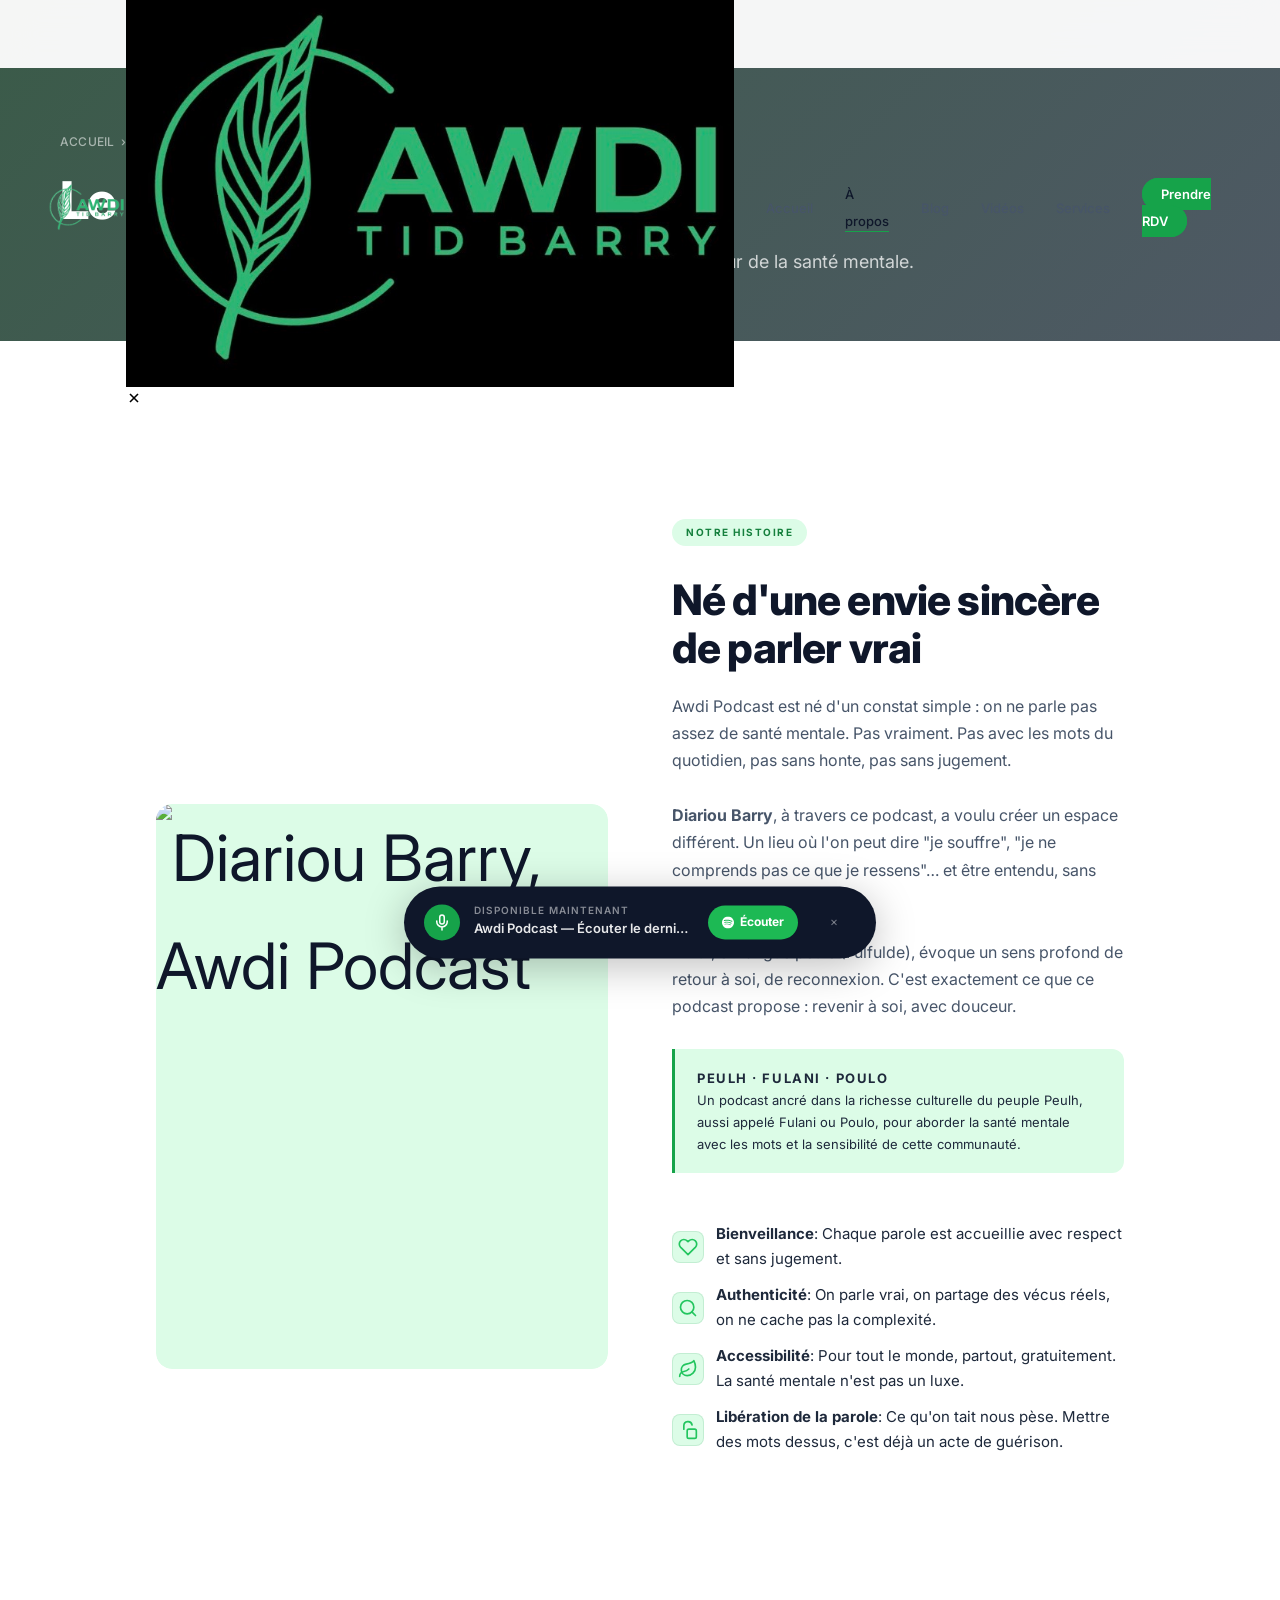
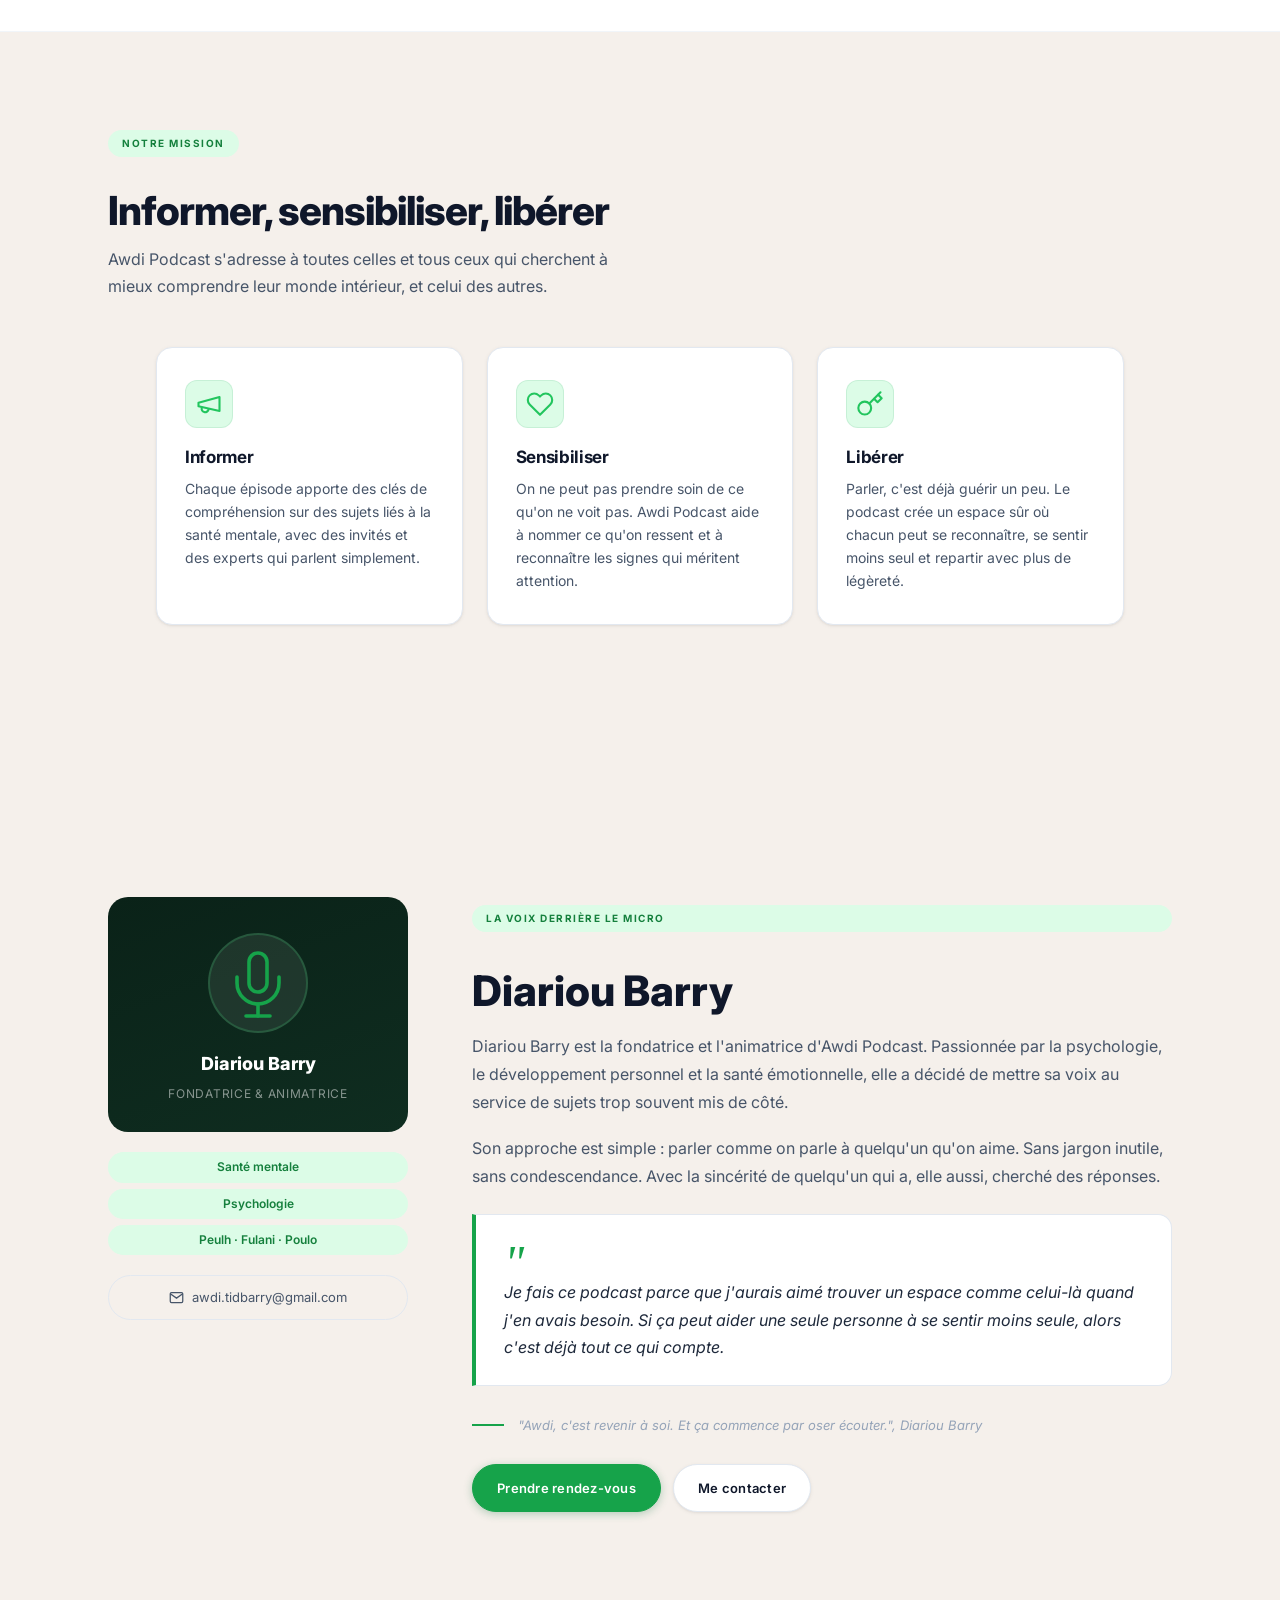
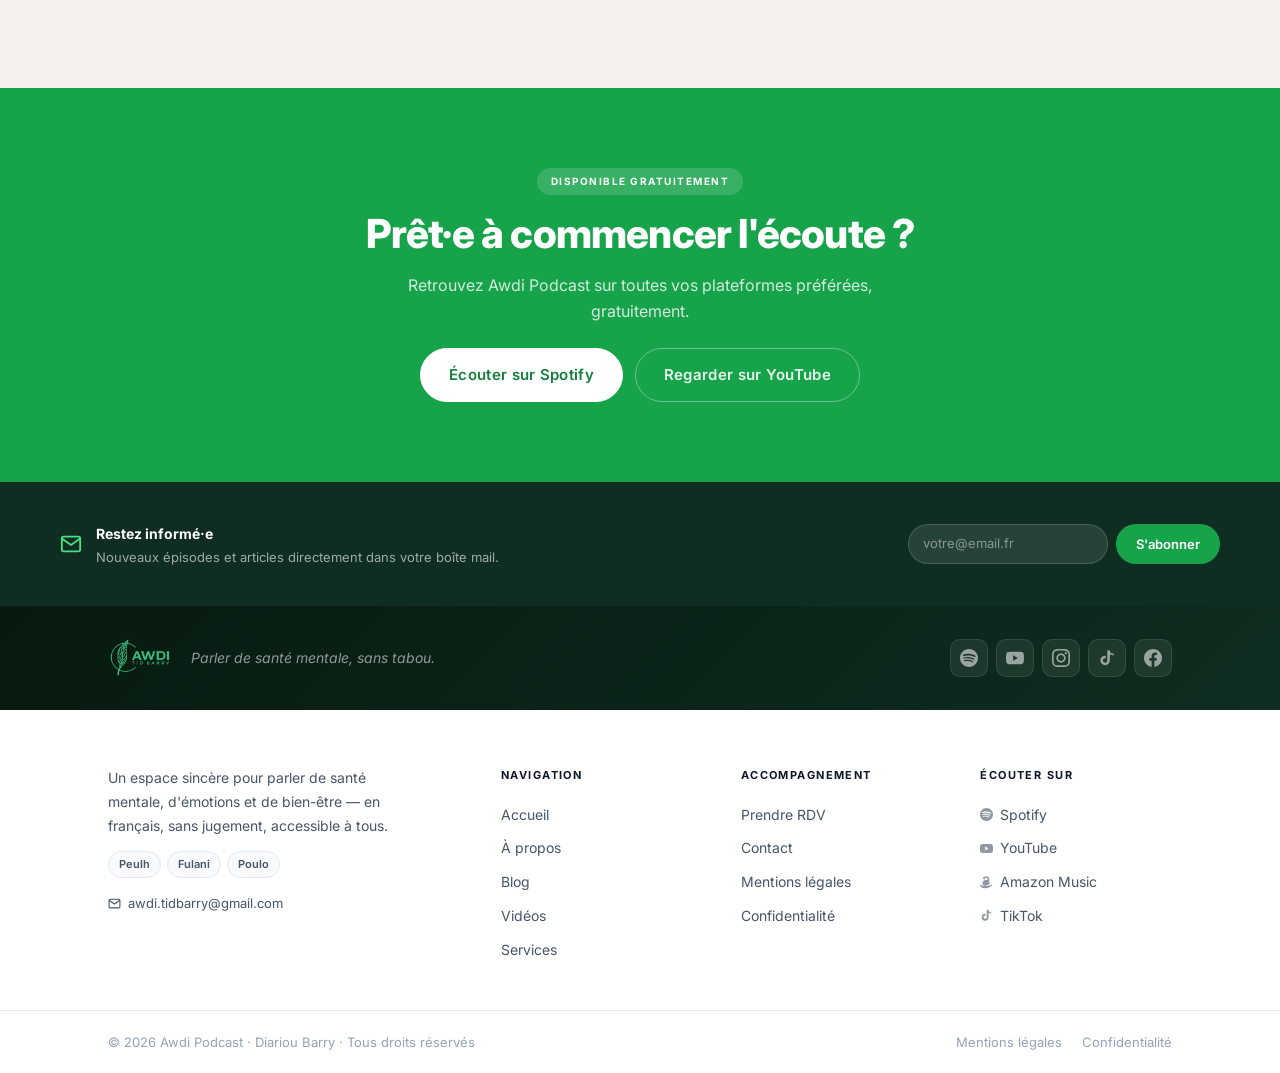
==== a-propos.html @ a0c89a6c "Fix mobile nav: hamburger position, dual logo, nav-cta styles - Hide .logo-dark in navbar so only th" ====
<!DOCTYPE html>
<html lang="fr">
<head>
  <meta charset="UTF-8" />
  <meta name="viewport" content="width=device-width, initial-scale=1.0" />
  <title>À propos — Awdi Podcast</title>
  <meta name="description" content="Découvrez l'histoire et la mission d'Awdi Podcast, un espace sincère autour de la santé mentale créé par Diariou Barry." />
  <link rel="preconnect" href="https://fonts.googleapis.com" />
  <link rel="preconnect" href="https://fonts.gstatic.com" crossorigin />
  <link href="https://fonts.googleapis.com/css2?family=DM+Serif+Display:ital@0;1&family=Inter:wght@400;500;600;700&display=swap" rel="stylesheet" />
  <link rel="stylesheet" href="css/style.css?v=48" />
  <link rel="stylesheet" href="css/enhancements.css?v=28" />
    <link rel="dns-prefetch" href="https://images.unsplash.com" />
  <link rel="dns-prefetch" href="https://img.youtube.com" />
  <link rel="dns-prefetch" href="https://www.youtube.com" />
  <link rel="apple-touch-icon" href="assets/favicon.png" />
  <link rel="icon" type="image/png" sizes="64x64" href="assets/favicon.png" />
    <link rel="icon" type="image/x-icon" href="assets/favicon.ico" />
</head>
<body>

  <nav class="navbar" role="navigation" aria-label="Navigation principale">
    <a href="index.html" class="nav-logo" aria-label="Accueil Awdi Podcast">
      <img src="assets/logo1.png" alt="Awdi Podcast" class="nav-logo-img logo-light" /><img src="assets/logo2.png" alt="Awdi Podcast" class="nav-logo-img logo-dark" />
    </a>
    <ul class="nav-links" role="list">
      <li><a href="index.html">Accueil</a></li>
      <li><a href="a-propos.html">À propos</a></li>
      <li><a href="blog.html">Blog</a></li>
      <li><a href="videos.html">Vidéos</a></li>
      <li><a href="services.html">Services</a></li>
      <li><a href="rendez-vous.html" class="nav-cta">Prendre RDV</a></li>
    </ul>
    <button class="nav-mobile-btn" aria-label="Menu" aria-expanded="false">
      <svg width="24" height="24" fill="none" stroke="currentColor" stroke-width="2.5" viewBox="0 0 24 24"><path d="M4 6h16M4 12h16M4 18h16"/></svg>
    </button>
  </nav>

  <div class="page-hero page-hero--about">
    <div class="breadcrumb"><a href="index.html">Accueil</a> &rsaquo; À propos</div>
    <h1>Le projet Awdi Podcast</h1>
    <p>Une voix sincère pour briser les silences autour de la santé mentale.</p>
  </div>

  <!-- ABOUT MAIN -->
  <section>
    <div class="container">
      <div class="about-content">
        <div class="about-image-wrap">
          <div class="about-img-placeholder">
            <img src="https://picsum.photos/seed/podcast9/600/750" alt="Diariou Barry, Awdi Podcast" loading="lazy" />
          </div>
        </div>
        <div>
          <span class="section-label">Notre histoire</span>
          <h2 class="about-heading">Né d'une envie sincère de parler vrai</h2>
          <p class="about-body">
            Awdi Podcast est né d'un constat simple : on ne parle pas assez de santé mentale. Pas vraiment. Pas avec les mots du quotidien, pas sans honte, pas sans jugement.
          </p>
          <p class="about-body">
            <strong>Diariou Barry</strong>, à travers ce podcast, a voulu créer un espace différent. Un lieu où l'on peut dire "je souffre", "je ne comprends pas ce que je ressens"… et être entendu, sans être jugé.
          </p>
          <p class="about-body">
            <strong class="text-green">Awdi</strong>, en langue peule (Fulfulde), évoque un sens profond de retour à soi, de reconnexion. C'est exactement ce que ce podcast propose : revenir à soi, avec douceur.
          </p>
          <div class="about-callout">
            <p class="about-callout-label">Peulh · Fulani · Poulo</p>
            <p>Un podcast ancré dans la richesse culturelle du peuple Peulh, aussi appelé Fulani ou Poulo, pour aborder la santé mentale avec les mots et la sensibilité de cette communauté.</p>
          </div>
          <ul class="values-list">
            <li>
              <div class="value-icon">
                <svg width="20" height="20" viewBox="0 0 24 24" fill="none" stroke="var(--green-primary)" stroke-width="2" stroke-linecap="round" stroke-linejoin="round"><path d="M20.84 4.61a5.5 5.5 0 0 0-7.78 0L12 5.67l-1.06-1.06a5.5 5.5 0 0 0-7.78 7.78l1.06 1.06L12 21.23l7.78-7.78 1.06-1.06a5.5 5.5 0 0 0 0-7.78z"/></svg>
              </div>
              <div><strong>Bienveillance</strong>: Chaque parole est accueillie avec respect et sans jugement.</div>
            </li>
            <li>
              <div class="value-icon">
                <svg width="20" height="20" viewBox="0 0 24 24" fill="none" stroke="var(--green-primary)" stroke-width="2" stroke-linecap="round" stroke-linejoin="round"><circle cx="11" cy="11" r="8"/><path d="m21 21-4.35-4.35"/></svg>
              </div>
              <div><strong>Authenticité</strong>: On parle vrai, on partage des vécus réels, on ne cache pas la complexité.</div>
            </li>
            <li>
              <div class="value-icon">
                <svg width="20" height="20" viewBox="0 0 24 24" fill="none" stroke="var(--green-primary)" stroke-width="2" stroke-linecap="round" stroke-linejoin="round"><path d="M11 20A7 7 0 0 1 9.8 6.1C15.5 5 17 4.48 19 2c1 2 2 4.18 2 8 0 5.5-4.78 10-10 10z"/><path d="M2 21c0-3 1.85-5.36 5.08-6C9.5 14.52 12 13 13 12"/></svg>
              </div>
              <div><strong>Accessibilité</strong>: Pour tout le monde, partout, gratuitement. La santé mentale n'est pas un luxe.</div>
            </li>
            <li>
              <div class="value-icon">
                <svg width="20" height="20" viewBox="0 0 24 24" fill="none" stroke="var(--green-primary)" stroke-width="2" stroke-linecap="round" stroke-linejoin="round"><rect width="11" height="11" x="11" y="11" rx="2" ry="2"/><path d="M7 11V7a5 5 0 0 1 9.9-1"/></svg>
              </div>
              <div><strong>Libération de la parole</strong>: Ce qu'on tait nous pèse. Mettre des mots dessus, c'est déjà un acte de guérison.</div>
            </li>
          </ul>
        </div>
      </div>
    </div>
  </section>

  <div class="divider"></div>

  <!-- MISSION -->
  <section class="bg-light">
    <div class="container">
      <div class="section-header">
        <span class="section-label">Notre mission</span>
        <h2>Informer, sensibiliser, libérer</h2>
        <p>Awdi Podcast s'adresse à toutes celles et tous ceux qui cherchent à mieux comprendre leur monde intérieur, et celui des autres.</p>
      </div>
      <div class="features-grid">
        <div class="feature-card">
          <div class="feature-icon">
            <svg width="28" height="28" viewBox="0 0 24 24" fill="none" stroke="var(--green-primary)" stroke-width="1.8" stroke-linecap="round" stroke-linejoin="round"><path d="m3 11 18-5v12L3 14v-3z"/><path d="M11.6 16.8a3 3 0 1 1-5.8-1.6"/></svg>
          </div>
          <h3>Informer</h3>
          <p>Chaque épisode apporte des clés de compréhension sur des sujets liés à la santé mentale, avec des invités et des experts qui parlent simplement.</p>
        </div>
        <div class="feature-card">
          <div class="feature-icon">
            <svg width="28" height="28" viewBox="0 0 24 24" fill="none" stroke="var(--green-primary)" stroke-width="1.8" stroke-linecap="round" stroke-linejoin="round"><path d="M20.84 4.61a5.5 5.5 0 0 0-7.78 0L12 5.67l-1.06-1.06a5.5 5.5 0 0 0-7.78 7.78l1.06 1.06L12 21.23l7.78-7.78 1.06-1.06a5.5 5.5 0 0 0 0-7.78z"/></svg>
          </div>
          <h3>Sensibiliser</h3>
          <p>On ne peut pas prendre soin de ce qu'on ne voit pas. Awdi Podcast aide à nommer ce qu'on ressent et à reconnaître les signes qui méritent attention.</p>
        </div>
        <div class="feature-card">
          <div class="feature-icon">
            <svg width="28" height="28" viewBox="0 0 24 24" fill="none" stroke="var(--green-primary)" stroke-width="1.8" stroke-linecap="round" stroke-linejoin="round"><circle cx="7.5" cy="15.5" r="5.5"/><path d="m21 2-9.6 9.6"/><path d="m15.5 7.5 3 3L22 7l-3-3"/></svg>
          </div>
          <h3>Libérer</h3>
          <p>Parler, c'est déjà guérir un peu. Le podcast crée un espace sûr où chacun peut se reconnaître, se sentir moins seul et repartir avec plus de légèreté.</p>
        </div>
      </div>
    </div>
  </section>

  <!-- LA VOIX DERRIÈRE LE MICRO -->
  <section class="host-section bg-light">
    <div class="container">

      <div class="host-layout">

        <!-- Left: visual panel -->
        <div class="host-visual-col">
          <div class="host-photo-wrap">
            <div class="host-photo-placeholder">
              <svg width="72" height="72" viewBox="0 0 24 24" fill="none" stroke="var(--green)" stroke-width="1.2" stroke-linecap="round" stroke-linejoin="round"><path d="M12 2a3 3 0 0 1 3 3v7a3 3 0 0 1-6 0V5a3 3 0 0 1 3-3z"/><path d="M19 10v2a7 7 0 0 1-14 0v-2"/><line x1="12" y1="19" x2="12" y2="23"/><line x1="8" y1="23" x2="16" y2="23"/></svg>
            </div>
            <div class="host-name-plate">
              <span class="host-name-plate-title">Diariou Barry</span>
              <span class="host-name-plate-role">Fondatrice &amp; Animatrice</span>
            </div>
          </div>
          <div class="host-identity-tags">
            <span>Santé mentale</span>
            <span>Psychologie</span>
            <span>Peulh · Fulani · Poulo</span>
          </div>
          <a href="mailto:awdi.tidbarry@gmail.com" class="host-email-link">
            <svg width="15" height="15" viewBox="0 0 24 24" fill="none" stroke="currentColor" stroke-width="2"><path d="M4 4h16c1.1 0 2 .9 2 2v12c0 1.1-.9 2-2 2H4c-1.1 0-2-.9-2-2V6c0-1.1.9-2 2-2z"/><polyline points="22,6 12,13 2,6"/></svg>
            awdi.tidbarry@gmail.com
          </a>
        </div>

        <!-- Right: bio content -->
        <div class="host-content-col">
          <span class="section-label">La voix derrière le micro</span>
          <h2 class="host-content-heading">Diariou Barry</h2>

          <p class="host-content-text">
            Diariou Barry est la fondatrice et l'animatrice d'Awdi Podcast. Passionnée par la psychologie, le développement personnel et la santé émotionnelle, elle a décidé de mettre sa voix au service de sujets trop souvent mis de côté.
          </p>
          <p class="host-content-text">
            Son approche est simple : parler comme on parle à quelqu'un qu'on aime. Sans jargon inutile, sans condescendance. Avec la sincérité de quelqu'un qui a, elle aussi, cherché des réponses.
          </p>

          <blockquote class="host-pull-quote">
            <span class="host-pull-quote-mark">"</span>
            Je fais ce podcast parce que j'aurais aimé trouver un espace comme celui-là quand j'en avais besoin. Si ça peut aider une seule personne à se sentir moins seule, alors c'est déjà tout ce qui compte.
          </blockquote>

          <div class="host-signature-row">
            <div class="host-sig-line"></div>
            <span class="host-sig-text">"Awdi, c'est revenir à soi. Et ça commence par oser écouter.", Diariou Barry</span>
          </div>

          <div class="host-cta-row">
            <a href="rendez-vous.html" class="btn btn-primary">Prendre rendez-vous</a>
            <a href="contact.html" class="btn btn-secondary">Me contacter</a>
          </div>
        </div>

      </div>
    </div>
  </section>

  <!-- CTA -->
  <section class="cta-section">
    <div class="cta-inner">
      <span class="cta-label">Disponible gratuitement</span>
      <h2 class="cta-title">Prêt·e à commencer l'écoute&nbsp;?</h2>
      <p class="cta-desc">Retrouvez Awdi Podcast sur toutes vos plateformes préférées, gratuitement.</p>
      <div class="cta-actions">
        <a href="https://open.spotify.com/show/4qpYXLneuemPRcuMJTWDAq" target="_blank" rel="noopener" class="btn btn-white btn-lg">Écouter sur Spotify</a>
        <a href="https://www.youtube.com/@Awdi_podcast" target="_blank" rel="noopener" class="btn btn-lg btn-outline">Regarder sur YouTube</a>
      </div>
    </div>
  </section>

  <footer class="ft">

    <!-- Top band: dark green with tagline + socials -->
    <div class="ft-top">
      <div class="ft-top-inner">
        <div class="ft-brand">
          <a href="index.html" class="ft-logo">
            <img src="assets/logo2.png" alt="Awdi Podcast" />
          </a>
          <p class="ft-tagline">Parler de santé mentale, sans tabou.</p>
        </div>
        <div class="ft-socials">
          <a href="https://open.spotify.com/show/4qpYXLneuemPRcuMJTWDAq" class="ft-social" target="_blank" rel="noopener" aria-label="Spotify">
            <svg width="18" height="18" viewBox="0 0 24 24" fill="currentColor"><path d="M12 0C5.4 0 0 5.4 0 12s5.4 12 12 12 12-5.4 12-12S18.66 0 12 0zm5.521 17.34c-.24.359-.66.48-1.021.24-2.82-1.74-6.36-2.101-10.561-1.141-.418.122-.779-.179-.899-.539-.12-.421.18-.78.54-.9 4.56-1.021 8.52-.6 11.64 1.32.42.18.479.659.301 1.02zm1.44-3.3c-.301.42-.841.6-1.262.3-3.239-1.98-8.159-2.58-11.939-1.38-.479.12-1.02-.12-1.14-.6-.12-.48.12-1.021.6-1.141C9.6 9.9 15 10.561 18.72 12.84c.361.181.54.78.241 1.2zm.12-3.36C15.24 8.4 8.82 8.16 5.16 9.301c-.6.179-1.2-.181-1.38-.721-.18-.601.18-1.2.72-1.381 4.26-1.26 11.28-1.02 15.721 1.621.539.3.719 1.02.419 1.56-.299.421-1.02.599-1.559.3z"/></svg>
          </a>
          <a href="https://www.youtube.com/@Awdi_podcast" class="ft-social" target="_blank" rel="noopener" aria-label="YouTube">
            <svg width="18" height="18" viewBox="0 0 24 24" fill="currentColor"><path d="M23.498 6.186a3.016 3.016 0 0 0-2.122-2.136C19.505 3.545 12 3.545 12 3.545s-7.505 0-9.377.505A3.017 3.017 0 0 0 .502 6.186C0 8.07 0 12 0 12s0 3.93.502 5.814a3.016 3.016 0 0 0 2.122 2.136c1.871.505 9.376.505 9.376.505s7.505 0 9.377-.505a3.015 3.015 0 0 0 2.122-2.136C24 15.93 24 12 24 12s0-3.93-.502-5.814zM9.545 15.568V8.432L15.818 12l-6.273 3.568z"/></svg>
          </a>
          <a href="https://www.instagram.com/awdi.podcast/" class="ft-social" target="_blank" rel="noopener" aria-label="Instagram">
            <svg width="18" height="18" viewBox="0 0 24 24" fill="currentColor"><path d="M12 2.163c3.204 0 3.584.012 4.85.07 3.252.148 4.771 1.691 4.919 4.919.058 1.265.069 1.645.069 4.849 0 3.205-.012 3.584-.069 4.849-.149 3.225-1.664 4.771-4.919 4.919-1.266.058-1.644.07-4.85.07-3.204 0-3.584-.012-4.849-.07-3.26-.149-4.771-1.699-4.919-4.92-.058-1.265-.07-1.644-.07-4.849 0-3.204.013-3.583.07-4.849.149-3.227 1.664-4.771 4.919-4.919 1.266-.057 1.645-.069 4.849-.069zm0-2.163c-3.259 0-3.667.014-4.947.072-4.358.2-6.78 2.618-6.98 6.98-.059 1.281-.073 1.689-.073 4.948 0 3.259.014 3.668.072 4.948.2 4.358 2.618 6.78 6.98 6.98 1.281.058 1.689.072 4.948.072 3.259 0 3.668-.014 4.948-.072 4.354-.2 6.782-2.618 6.979-6.98.059-1.28.073-1.689.073-4.948 0-3.259-.014-3.667-.072-4.947-.196-4.354-2.617-6.78-6.979-6.98-1.281-.059-1.69-.073-4.949-.073zm0 5.838c-3.403 0-6.162 2.759-6.162 6.162s2.759 6.163 6.162 6.163 6.162-2.759 6.162-6.163c0-3.403-2.759-6.162-6.162-6.162zm0 10.162c-2.209 0-4-1.79-4-4 0-2.209 1.791-4 4-4s4 1.791 4 4c0 2.21-1.791 4-4 4zm6.406-11.845c-.796 0-1.441.645-1.441 1.44s.645 1.44 1.441 1.44c.795 0 1.439-.645 1.439-1.44s-.644-1.44-1.439-1.44z"/></svg>
          </a>
          <a href="https://www.tiktok.com/@awdi_podcast" class="ft-social" target="_blank" rel="noopener" aria-label="TikTok">
            <svg width="18" height="18" viewBox="0 0 24 24" fill="currentColor"><path d="M19.59 6.69a4.83 4.83 0 0 1-3.77-4.25V2h-3.45v13.67a2.89 2.89 0 0 1-2.88 2.5 2.89 2.89 0 0 1-2.89-2.89 2.89 2.89 0 0 1 2.89-2.89c.28 0 .54.04.79.1V9.01a6.27 6.27 0 0 0-.79-.05 6.34 6.34 0 0 0-6.34 6.34 6.34 6.34 0 0 0 6.34 6.34 6.34 6.34 0 0 0 6.33-6.34l.04-8.22a8.16 8.16 0 0 0 4.77 1.52V5.17a4.85 4.85 0 0 1-1.05-.48z"/></svg>
          </a>
          <a href="https://www.facebook.com/people/Awdi-Podcast/61581534275335/" class="ft-social" target="_blank" rel="noopener" aria-label="Facebook">
            <svg width="18" height="18" viewBox="0 0 24 24" fill="currentColor"><path d="M24 12.073c0-6.627-5.373-12-12-12s-12 5.373-12 12c0 5.99 4.388 10.954 10.125 11.854v-8.385H7.078v-3.47h3.047V9.43c0-3.007 1.792-4.669 4.533-4.669 1.312 0 2.686.235 2.686.235v2.953H15.83c-1.491 0-1.956.925-1.956 1.874v2.25h3.328l-.532 3.47h-2.796v8.385C19.612 23.027 24 18.062 24 12.073z"/></svg>
          </a>
        </div>
      </div>
    </div>

    <!-- Main grid: description + 3 nav cols -->
    <div class="ft-main">
      <div class="ft-main-inner">

        <div class="ft-col-brand">
          <p class="ft-desc">Un espace sincère pour parler de santé mentale, d'émotions et de bien-être — en français, sans jugement, accessible à tous.</p>
          <div class="ft-badges">
            <span>Peulh</span><span>Fulani</span><span>Poulo</span>
          </div>
          <a href="mailto:awdi.tidbarry@gmail.com" class="ft-email">
            <svg width="13" height="13" viewBox="0 0 24 24" fill="none" stroke="currentColor" stroke-width="2"><path d="M4 4h16c1.1 0 2 .9 2 2v12c0 1.1-.9 2-2 2H4c-1.1 0-2-.9-2-2V6c0-1.1.9-2 2-2z"/><polyline points="22,6 12,13 2,6"/></svg>
            awdi.tidbarry@gmail.com
          </a>
        </div>

        <div class="ft-col">
          <h5>Navigation</h5>
          <ul>
            <li><a href="index.html">Accueil</a></li>
            <li><a href="a-propos.html">À propos</a></li>
            <li><a href="blog.html">Blog</a></li>
            <li><a href="videos.html">Vidéos</a></li>
            <li><a href="services.html">Services</a></li>
          </ul>
        </div>

        <div class="ft-col">
          <h5>Accompagnement</h5>
          <ul>
            <li><a href="rendez-vous.html">Prendre RDV</a></li>
            <li><a href="contact.html">Contact</a></li>
            <li><a href="mentions-legales.html">Mentions légales</a></li>
            <li><a href="politique-de-confidentialite.html">Confidentialité</a></li>
          </ul>
        </div>

        <div class="ft-col">
          <h5>Écouter sur</h5>
          <ul>
            <li><a href="https://open.spotify.com/show/4qpYXLneuemPRcuMJTWDAq" target="_blank" rel="noopener">
              <svg width="13" height="13" viewBox="0 0 24 24" fill="currentColor"><path d="M12 0C5.4 0 0 5.4 0 12s5.4 12 12 12 12-5.4 12-12S18.66 0 12 0zm5.521 17.34c-.24.359-.66.48-1.021.24-2.82-1.74-6.36-2.101-10.561-1.141-.418.122-.779-.179-.899-.539-.12-.421.18-.78.54-.9 4.56-1.021 8.52-.6 11.64 1.32.42.18.479.659.301 1.02zm1.44-3.3c-.301.42-.841.6-1.262.3-3.239-1.98-8.159-2.58-11.939-1.38-.479.12-1.02-.12-1.14-.6-.12-.48.12-1.021.6-1.141C9.6 9.9 15 10.561 18.72 12.84c.361.181.54.78.241 1.2zm.12-3.36C15.24 8.4 8.82 8.16 5.16 9.301c-.6.179-1.2-.181-1.38-.721-.18-.601.18-1.2.72-1.381 4.26-1.26 11.28-1.02 15.721 1.621.539.3.719 1.02.419 1.56-.299.421-1.02.599-1.559.3z"/></svg>
              Spotify
            </a></li>
            <li><a href="https://www.youtube.com/@Awdi_podcast" target="_blank" rel="noopener">
              <svg width="13" height="13" viewBox="0 0 24 24" fill="currentColor"><path d="M23.498 6.186a3.016 3.016 0 0 0-2.122-2.136C19.505 3.545 12 3.545 12 3.545s-7.505 0-9.377.505A3.017 3.017 0 0 0 .502 6.186C0 8.07 0 12 0 12s0 3.93.502 5.814a3.016 3.016 0 0 0 2.122 2.136c1.871.505 9.376.505 9.376.505s7.505 0 9.377-.505a3.015 3.015 0 0 0 2.122-2.136C24 15.93 24 12 24 12s0-3.93-.502-5.814zM9.545 15.568V8.432L15.818 12l-6.273 3.568z"/></svg>
              YouTube
            </a></li>
            <li><a href="https://www.amazon.fr/-/en/dp/B0GLRBMSWW/" target="_blank" rel="noopener">
              <svg width="13" height="13" viewBox="0 0 24 24" fill="currentColor"><path d="M13.958 10.09c0 1.232.029 2.256-.591 3.351-.502.891-1.301 1.438-2.186 1.438-1.214 0-1.922-.924-1.922-2.292 0-2.692 2.415-3.182 4.7-3.182v.685zm3.186 7.705c-.209.189-.512.201-.745.074-1.047-.872-1.234-1.276-1.814-2.106-1.734 1.768-2.962 2.297-5.209 2.297-2.661 0-4.731-1.642-4.731-4.927 0-2.565 1.391-4.309 3.37-5.164 1.715-.754 4.11-.891 5.942-1.099v-.41c0-.753.06-1.642-.383-2.294-.385-.584-1.124-.826-1.775-.826-1.205 0-2.277.618-2.54 1.897-.054.285-.261.567-.549.582l-3.061-.333c-.259-.056-.548-.266-.472-.661C5.86 1.756 8.857.5 11.5.5c1.35 0 3.116.36 4.181 1.384 1.353 1.264 1.223 2.95 1.223 4.784v4.332c0 1.302.541 1.875 1.048 2.576.179.251.219.552-.01.738l-2.798 2.481zm3.362 1.061c-4.493 3.218-11.026 4.927-16.632 2.621C1.8 20.368.557 19.144.155 17.685c-.182-.658.37-1.229 1.013-.985 3.761 1.386 7.965 2.232 12.258 1.756 2.862-.316 5.923-1.212 8.445-2.579.413-.234.835.245.634.979z"/></svg>
              Amazon Music
            </a></li>
            <li><a href="https://www.tiktok.com/@awdi_podcast" target="_blank" rel="noopener">
              <svg width="13" height="13" viewBox="0 0 24 24" fill="currentColor"><path d="M19.59 6.69a4.83 4.83 0 0 1-3.77-4.25V2h-3.45v13.67a2.89 2.89 0 0 1-2.88 2.5 2.89 2.89 0 0 1-2.89-2.89 2.89 2.89 0 0 1 2.89-2.89c.28 0 .54.04.79.1V9.01a6.27 6.27 0 0 0-.79-.05 6.34 6.34 0 0 0-6.34 6.34 6.34 6.34 0 0 0 6.34 6.34 6.34 6.34 0 0 0 6.33-6.34l.04-8.22a8.16 8.16 0 0 0 4.77 1.52V5.17a4.85 4.85 0 0 1-1.05-.48z"/></svg>
              TikTok
            </a></li>
          </ul>
        </div>

      </div>
    </div>

    <!-- Bottom bar -->
    <div class="ft-bottom">
      <div class="ft-bottom-inner">
        <span>© 2026 Awdi Podcast · Diariou Barry · Tous droits réservés</span>
        <div class="ft-legal-links">
          <a href="mentions-legales.html">Mentions légales</a>
          <a href="politique-de-confidentialite.html">Confidentialité</a>
        </div>
      </div>
    </div>

  </footer>

  <script defer src="js/cms.js"></script>
  <script defer src="js/main.js"></script>
</body>
</html>
---- css/style.css ----
/* =====================================================
   AWDI PODCAST — Design System v4
   Professional · Clean · 2026
   ===================================================== */

/* ─────────────────────────────────────────────────────
   1. DESIGN TOKENS
───────────────────────────────────────────────────── */
:root {
  /* Color — professional slate palette (Dala-inspired) */
  --ink:        #0f172a;
  --ink-2:      #1e293b;
  --ink-3:      #475569;
  --ink-4:      #94a3b8;
  --canvas:     #ffffff;
  --canvas-2:   #f8fafc;
  --canvas-3:   #f1f5f9;
  --border:     #e2e8f0;
  --border-2:   #f1f5f9;
  --white:      #ffffff;
  --green:      #16a34a;
  --green-mid:  #22c55e;
  --green-pale: #dcfce7;
  --green-dk:   #15803d;
  --green-ink:  #052e16;
  /* Navy for dark sections / hero */
  --navy:       #0d1b2a;
  --navy-2:     #1e3a5f;

  /* Typography */
  --font-serif: 'Inter', -apple-system, BlinkMacSystemFont, sans-serif;
  --font-sans:  'Inter', -apple-system, BlinkMacSystemFont, sans-serif;

  /* Type scale */
  --t-xs:   11px;
  --t-sm:   13px;
  --t-base: 15px;
  --t-md:   17px;
  --t-lg:   20px;
  --t-xl:   26px;
  --t-2xl:  34px;
  --t-3xl:  46px;
  --t-4xl:  60px;
  --t-5xl:  80px;

  /* Spacing — 8px base */
  --s1:  8px;
  --s2:  16px;
  --s3:  24px;
  --s4:  32px;
  --s5:  48px;
  --s6:  64px;
  --s7:  96px;
  --s8:  128px;

  /* Layout */
  --max-w:    1160px;
  --max-w-sm: 760px;
  --nav-h:    68px;

  /* Radius */
  --r-sm:   3px;
  --r-md:   6px;
  --r-lg:   12px;
  --r-full: 9999px;

  /* Ease */
  --ease:   cubic-bezier(0.25, 0.1, 0.25, 1);
  --ease-o: cubic-bezier(0.34, 1.56, 0.64, 1);
  --t-fast: 150ms;
  --t-mid:  250ms;
  --t-slow: 400ms;

  /* Shadows */
  --shadow-sm: 0 1px 4px rgba(0,0,0,.06), 0 1px 2px rgba(0,0,0,.04);
  --shadow-md: 0 4px 16px rgba(0,0,0,.08), 0 2px 6px rgba(0,0,0,.05);
  --shadow-lg: 0 12px 40px rgba(0,0,0,.12), 0 4px 12px rgba(0,0,0,.07);

  /* Extra radius */
  --r-xl: 20px;

  /* Compatibility aliases for older markup */
  --green-primary: var(--green);
  --green-dark: var(--green-dk);
  --text-dark: var(--ink);
  --text-mid: var(--ink-3);
  --text-light: var(--ink-4);
  --radius-sm: var(--r-md);
  --radius-md: var(--r-lg);
  --radius-lg: var(--r-xl);
  --transition: all var(--t-mid) var(--ease);
}

/* ─────────────────────────────────────────────────────
   2. RESET + BASE
───────────────────────────────────────────────────── */
*, *::before, *::after {
  box-sizing: border-box;
  margin: 0;
  padding: 0;
}

html {
  scroll-behavior: smooth;
  -webkit-text-size-adjust: 100%;
  text-size-adjust: 100%;
}

body {
  font-family: var(--font-sans);
  font-size: var(--t-base);
  line-height: 1.7;
  color: var(--ink);
  background: var(--canvas);
  -webkit-font-smoothing: antialiased;
  -moz-osx-font-smoothing: grayscale;
}

img { display: block; max-width: 100%; height: auto; }
a { color: inherit; text-decoration: none; }
button { font-family: inherit; cursor: pointer; border: none; background: none; }
ul, ol { list-style: none; }
svg { flex-shrink: 0; }

/* ─────────────────────────────────────────────────────
   3. TYPOGRAPHY
───────────────────────────────────────────────────── */
.t-display {
  font-family: var(--font-serif);
  font-weight: 800;
  line-height: 1.1;
  letter-spacing: -0.02em;
}

.t-label {
  font-size: var(--t-xs);
  font-weight: 600;
  letter-spacing: 0.12em;
  text-transform: uppercase;
  color: var(--green);
}

.t-eyebrow {
  display: inline-flex;
  align-items: center;
  gap: 8px;
  font-size: var(--t-xs);
  font-weight: 700;
  letter-spacing: 0.16em;
  text-transform: uppercase;
  color: var(--green);
  margin-bottom: var(--s3);
  background: var(--green-pale);
  padding: 5px 12px;
  border-radius: var(--r-full);
}

.t-eyebrow::before,
.t-eyebrow::after { display: none; }

/* ─────────────────────────────────────────────────────
   4. LAYOUT UTILITIES
───────────────────────────────────────────────────── */
.container {
  width: 100%;
  max-width: var(--max-w);
  margin: 0 auto;
  padding: 0 var(--s5);
}

.container--sm {
  max-width: var(--max-w-sm);
}

.section {
  padding: var(--s7) 0;
}

.section--sm {
  padding: var(--s6) 0;
}

.section-head {
  margin-bottom: var(--s6);
}

.section-head h2 {
  font-family: var(--font-sans);
  font-size: clamp(26px, 3.5vw, 44px);
  font-weight: 800;
  line-height: 1.12;
  letter-spacing: -0.03em;
  color: var(--ink);
  margin-top: var(--s2);
  margin-bottom: var(--s2);
}

.section-head p {
  font-size: var(--t-md);
  color: var(--ink-3);
  line-height: 1.75;
  max-width: 560px;
}

.section-head--center {
  text-align: center;
}

.section-head--center p {
  margin: 0 auto;
}

.divider {
  height: 1px;
  background: var(--border-2);
}

/* ─────────────────────────────────────────────────────
   5. BUTTONS
───────────────────────────────────────────────────── */
.btn {
  display: inline-flex;
  align-items: center;
  gap: 8px;
  font-family: var(--font-sans);
  font-size: var(--t-sm);
  font-weight: 600;
  letter-spacing: 0.02em;
  border-radius: var(--r-full);
  transition: background var(--t-fast) var(--ease),
              color var(--t-fast) var(--ease),
              border-color var(--t-fast) var(--ease),
              transform var(--t-fast) var(--ease),
              box-shadow var(--t-fast) var(--ease);
  white-space: nowrap;
  cursor: pointer;
  text-decoration: none;
  padding: 12px 24px;
}

.btn:active { transform: translateY(1px); }

.btn-primary {
  background: var(--green);
  color: var(--white);
  border: 1.5px solid var(--green);
  box-shadow: 0 2px 8px rgba(26,120,69,.3);
}
.btn-primary:hover {
  background: var(--green-dk);
  border-color: var(--green-dk);
  box-shadow: 0 4px 16px rgba(26,120,69,.4);
  transform: translateY(-1px);
}

.btn-secondary {
  background: var(--white);
  color: var(--ink);
  border: 1.5px solid var(--border);
  box-shadow: var(--shadow-sm);
}
.btn-secondary:hover {
  border-color: var(--green);
  color: var(--green);
  box-shadow: var(--shadow-md);
}

.btn-ghost {
  background: transparent;
  color: var(--green);
  border: 1.5px solid transparent;
  padding: 11px 4px;
}
.btn-ghost:hover { color: var(--green-dk); }
.btn-ghost::after {
  content: '→';
  display: inline-block;
  transition: transform var(--t-fast) var(--ease);
}
.btn-ghost:hover::after { transform: translateX(4px); }

.btn-lg {
  font-size: var(--t-base);
  padding: 13px 28px;
}

.btn-white {
  background: var(--white);
  color: var(--green-dk);
  border: 1.5px solid var(--white);
}
.btn-white:hover {
  background: var(--green-pale);
  border-color: var(--green-pale);
}

/* ─────────────────────────────────────────────────────
   6. NAVIGATION
───────────────────────────────────────────────────── */
.navbar {
  position: fixed;
  top: 0; left: 0; right: 0;
  height: var(--nav-h);
  z-index: 1000;
  display: grid;
  grid-template-columns: auto 1fr auto;
  align-items: center;
  padding: 0 var(--s5);
  background: rgba(255,255,255,0.95);
  border-bottom: 1px solid transparent;
  -webkit-backdrop-filter: blur(16px);
  backdrop-filter: blur(16px);
  transition: border-color var(--t-mid) var(--ease),
              background var(--t-mid) var(--ease);
}

.navbar.scrolled {
  background: rgba(255,255,255,0.98);
  border-bottom-color: var(--border);
}

.nav-logo {
  display: flex;
  align-items: center;
  flex-shrink: 0;
}

.nav-logo-img {
  height: 48px;
  width: auto;
  object-fit: contain;
}
/* Only show the light-background logo in the navbar (dark-bg logo used in footer/drawer) */
.nav-logo .logo-dark { display: none; }

.nav-links {
  display: flex;
  align-items: center;
  justify-content: center;
  gap: var(--s4);
}

.nav-links a {
  font-size: var(--t-sm);
  font-weight: 500;
  color: var(--ink-3);
  transition: color var(--t-fast) var(--ease);
  position: relative;
}

.nav-links a::after {
  content: '';
  position: absolute;
  bottom: -3px; left: 0; right: 0;
  height: 1px;
  background: var(--green);
  transform: scaleX(0);
  transform-origin: left;
  transition: transform var(--t-mid) var(--ease);
}

.nav-links a:hover { color: var(--ink); }
.nav-links a:hover::after,
.nav-links a.active::after { transform: scaleX(1); }
.nav-links a.active { color: var(--ink); }

.nav-links a.nav-rdv {
  font-size: var(--t-sm);
  font-weight: 600;
  color: #fff;
  background: var(--green);
  border: 1.5px solid var(--green);
  border-radius: var(--r-full);
  padding: 7px 18px;
  transition: border-color var(--t-fast), color var(--t-fast), background var(--t-fast);
}
.nav-links a.nav-rdv::after { display: none; }
.nav-links a.nav-rdv:hover {
  background: var(--green-dk);
  border-color: var(--green-dk);
  color: var(--white);
}

.nav-right {
  display: flex;
  align-items: center;
  gap: var(--s2);
  justify-self: end;
}

.nav-mobile-btn {
  display: none;
  align-items: center;
  justify-content: center;
  width: 40px;
  height: 40px;
  border-radius: var(--r-md);
  border: 1.5px solid var(--border);
  color: var(--ink);
  transition: background var(--t-fast), border-color var(--t-fast);
}
.nav-mobile-btn:hover { background: var(--canvas-2); border-color: var(--ink-4); }

/* Scroll progress bar */
#scroll-progress {
  position: fixed;
  top: 0; left: 0;
  height: 2px;
  background: var(--green-mid);
  z-index: 9999;
  pointer-events: none;
  transition: width 0.08s linear;
}

/* ─────────────────────────────────────────────────────
   7. HERO
───────────────────────────────────────────────────── */
.hero {
  padding: calc(var(--nav-h) + var(--s7)) 0 var(--s7);
  background-color: var(--canvas);
  background-image:
    linear-gradient(to right, rgba(255,255,255,0.93) 35%, rgba(255,255,255,0.55) 70%, rgba(255,255,255,0.25) 100%),
    url('https://images.unsplash.com/photo-1478737270239-2f02b77fc618?w=1600&q=80&fit=crop');
  background-size: cover;
  background-position: center 30%;
  background-repeat: no-repeat;
  border-bottom: 1px solid var(--border);
  position: relative;
  overflow: hidden;
}

.hero::before {
  content: '';
  position: absolute;
  top: -120px; right: -80px;
  width: 700px; height: 700px;
  border-radius: 50%;
  background: radial-gradient(circle, rgba(22,163,74,.06) 0%, transparent 60%);
  pointer-events: none;
}

.hero::after {
  content: '';
  position: absolute;
  bottom: -60px; left: -40px;
  width: 400px; height: 400px;
  border-radius: 50%;
  background: radial-gradient(circle, rgba(22,163,74,.04) 0%, transparent 60%);
  pointer-events: none;
}

.hero-inner {
  max-width: var(--max-w);
  margin: 0 auto;
  padding: 0 var(--s5);
  display: grid;
  grid-template-columns: 1fr 360px;
  gap: var(--s7);
  align-items: start;
  position: relative;
  z-index: 1;
}

.hero-content { max-width: 680px; }

.hero-overline {
  display: inline-flex;
  align-items: center;
  gap: var(--s2);
  font-size: var(--t-xs);
  font-weight: 700;
  letter-spacing: 0.14em;
  text-transform: uppercase;
  color: var(--green-dk);
  margin-bottom: var(--s3);
  background: var(--green-pale);
  border: 1px solid rgba(22,163,74,0.2);
  padding: 6px 14px;
  border-radius: var(--r-full);
}

.hero-overline span {
  display: inline-block;
  width: 6px;
  height: 6px;
  border-radius: 50%;
  background: var(--green);
  flex-shrink: 0;
}

.hero h1 {
  font-family: var(--font-sans);
  font-size: clamp(40px, 6vw, 72px);
  font-weight: 800;
  line-height: 1.06;
  letter-spacing: -0.04em;
  color: var(--ink);
  margin-bottom: var(--s3);
}

.hero h1 em {
  font-style: normal;
  color: var(--green);
}

.hero-sub {
  font-size: var(--t-md);
  line-height: 1.8;
  color: var(--ink-3);
  margin-bottom: var(--s5);
  max-width: 500px;
}

.hero-actions {
  display: flex;
  align-items: center;
  gap: var(--s2);
  flex-wrap: wrap;
}

.hero-visual {
  display: flex;
  flex-direction: column;
  align-items: flex-end;
  gap: var(--s3);
  margin-top: -80px;
  margin-right: -120px;
}

.hero-logo-wrap {
  width: 300px;
  height: 300px;
  border-radius: 50%;
  background: transparent;
  border: none;
  box-shadow: none;
  display: flex;
  align-items: center;
  justify-content: center;
  overflow: visible;
}

.hero-logo-wrap img {
  width: 280px;
  height: 280px;
  object-fit: contain;
}

/* Hero logo — absolutely positioned in .hero directly (no stacking context) */
.hero-logo-abs {
  position: absolute;
  top: var(--nav-h);
  right: 40px;
  width: 300px;
  height: 300px;
  z-index: 0;
  pointer-events: none;
}
.hero-logo-abs img {
  width: 100%;
  height: 100%;
  object-fit: contain;
  mix-blend-mode: multiply;
}
.hero-logo-abs .logo-light { display: block; }
.hero-logo-abs .logo-dark  { display: none; }

.hero-ep-pill {
  display: inline-flex;
  align-items: center;
  gap: 8px;
  font-size: var(--t-xs);
  font-weight: 600;
  color: var(--green-dk);
  background: var(--green-pale);
  border: 1px solid rgba(22,163,74,0.2);
  border-radius: var(--r-full);
  padding: 6px 14px;
  letter-spacing: 0.04em;
}

/* Hero secondary button uses standard style on light background */

/* ─────────────────────────────────────────────────────
   8. PLATFORM STRIP
───────────────────────────────────────────────────── */
.platform-strip {
  border-top: none;
  border-bottom: 1px solid var(--border);
  background: var(--canvas-2);
}

.platform-strip-inner {
  max-width: var(--max-w);
  margin: 0 auto;
  padding: 0 var(--s5);
  height: 64px;
  display: flex;
  align-items: center;
  justify-content: center;
  gap: var(--s5);
  overflow-x: auto;
  -ms-overflow-style: none;
  scrollbar-width: none;
}
.platform-strip-inner::-webkit-scrollbar { display: none; }

.platform-strip-label {
  font-size: var(--t-xs);
  font-weight: 600;
  letter-spacing: 0.1em;
  text-transform: uppercase;
  color: var(--ink-4);
  white-space: nowrap;
  flex-shrink: 0;
}

.platform-strip-sep {
  width: 1px;
  height: 20px;
  background: var(--border);
  flex-shrink: 0;
}

.platform-link {
  display: flex;
  align-items: center;
  gap: 8px;
  font-size: var(--t-sm);
  font-weight: 500;
  color: var(--ink-3);
  white-space: nowrap;
  flex-shrink: 0;
  transition: color var(--t-fast);
}
.platform-link svg {
  width: 18px;
  height: 18px;
  opacity: 0.75;
  transition: opacity var(--t-fast);
}
.platform-link:hover { color: var(--ink); }
.platform-link:hover svg { opacity: 1; }

/* ─────────────────────────────────────────────────────
   9. EPISODE MARQUEE
───────────────────────────────────────────────────── */
.ep-marquee {
  background: var(--green-dk);
  padding: 12px 0;
  overflow: hidden;
  position: relative;
}
.ep-marquee::before,
.ep-marquee::after {
  content: '';
  position: absolute; top: 0; bottom: 0;
  width: 80px; z-index: 1; pointer-events: none;
}
.ep-marquee::before { left: 0; background: linear-gradient(to right, var(--green-dk), transparent); }
.ep-marquee::after  { right: 0; background: linear-gradient(to left,  var(--green-dk), transparent); }

.ep-marquee-track {
  display: inline-flex;
  align-items: center;
  gap: var(--s4);
  white-space: nowrap;
  animation: marquee 42s linear infinite;
}
.ep-marquee:hover .ep-marquee-track { animation-play-state: paused; }

@keyframes marquee {
  from { transform: translateX(0); }
  to   { transform: translateX(-25%); }
}

.ep-marquee-item {
  font-size: var(--t-xs);
  font-weight: 500;
  color: rgba(255,255,255,0.72);
  letter-spacing: 0.04em;
  cursor: default;
}

.ep-marquee-dot {
  font-size: 5px;
  color: rgba(110,231,160,0.5);
  flex-shrink: 0;
}

/* ─────────────────────────────────────────────────────
   10. FEATURED EPISODE
───────────────────────────────────────────────────── */
.featured-ep {
  background: linear-gradient(135deg, var(--green-ink) 0%, #0F3822 50%, var(--green-dk) 100%);
  padding: var(--s7) 0;
  position: relative;
  overflow: hidden;
}
.featured-ep::before {
  content: '';
  position: absolute;
  top: 0; left: 0; right: 0; bottom: 0;
  background: radial-gradient(ellipse at 70% 50%, rgba(36,160,90,.12) 0%, transparent 60%);
  pointer-events: none;
}

.featured-ep-inner {
  max-width: var(--max-w);
  margin: 0 auto;
  padding: 0 var(--s5);
  display: grid;
  grid-template-columns: minmax(0, 1fr) minmax(0, 1.3fr);
  gap: var(--s7);
  align-items: center;
}

.featured-ep-thumb {
  position: relative;
  border-radius: var(--r-lg);
  overflow: hidden;
  aspect-ratio: 16 / 9;
  background: rgba(0,0,0,0.3);
}

.featured-ep-thumb img {
  width: 100%;
  height: 100%;
  object-fit: cover;
  display: block;
  opacity: 0.9;
  transition: opacity var(--t-mid), transform var(--t-slow);
}

.featured-ep-thumb:hover img {
  opacity: 1;
  transform: scale(1.03);
}

.featured-ep-play {
  position: absolute;
  inset: 0;
  display: flex;
  align-items: center;
  justify-content: center;
  background: rgba(0,0,0,0.12);
  transition: background var(--t-mid);
  text-decoration: none;
}
.featured-ep-play:hover { background: rgba(0,0,0,0.28); }

.play-circle {
  width: 64px;
  height: 64px;
  border-radius: 50%;
  background: var(--white);
  display: flex;
  align-items: center;
  justify-content: center;
  transition: transform var(--t-mid) var(--ease-o);
  box-shadow: 0 4px 24px rgba(0,0,0,0.3);
}
.featured-ep-play:hover .play-circle { transform: scale(1.1); }

.featured-ep-info { color: var(--white); }

.featured-ep-badge {
  display: inline-flex;
  align-items: center;
  gap: 8px;
  font-size: var(--t-xs);
  font-weight: 700;
  letter-spacing: 0.12em;
  text-transform: uppercase;
  color: rgba(110,231,160,0.85);
  border: 1px solid rgba(110,231,160,0.3);
  border-radius: var(--r-full);
  padding: 5px 14px;
  margin-bottom: var(--s3);
}

.live-dot {
  width: 6px; height: 6px;
  border-radius: 50%;
  background: #6ee7a0;
  animation: blink 1.4s step-end infinite;
}

@keyframes blink { 0%, 100% { opacity: 1; } 50% { opacity: 0; } }

.featured-ep-title {
  font-family: var(--font-serif);
  font-size: clamp(24px, 3vw, 36px);
  font-weight: 800;
  line-height: 1.2;
  letter-spacing: -0.02em;
  color: var(--white);
  margin-bottom: var(--s2);
}

.featured-ep-desc {
  font-size: var(--t-base);
  line-height: 1.75;
  color: rgba(255,255,255,0.65);
  margin-bottom: var(--s4);
}

.featured-ep-meta {
  display: flex;
  align-items: center;
  gap: var(--s3);
  margin-bottom: var(--s5);
}

.ep-meta-item {
  display: flex;
  align-items: center;
  gap: 6px;
  font-size: var(--t-sm);
  color: rgba(255,255,255,0.5);
}

.featured-ep-actions {
  display: flex;
  gap: var(--s2);
  flex-wrap: wrap;
}

.btn-spotify {
  display: inline-flex;
  align-items: center;
  gap: 8px;
  background: #1DB954;
  color: var(--white);
  font-size: var(--t-sm);
  font-weight: 600;
  border-radius: var(--r-md);
  padding: 10px 20px;
  transition: background var(--t-fast), transform var(--t-fast);
}
.btn-spotify:hover { background: #17a349; }
.btn-spotify:active { transform: translateY(1px); }

.btn-youtube {
  display: inline-flex;
  align-items: center;
  gap: 8px;
  background: rgba(255,255,255,0.1);
  color: var(--white);
  font-size: var(--t-sm);
  font-weight: 600;
  border: 1px solid rgba(255,255,255,0.2);
  border-radius: var(--r-md);
  padding: 10px 20px;
  transition: background var(--t-fast), border-color var(--t-fast), transform var(--t-fast);
}
.btn-youtube:hover { background: rgba(255,255,255,0.18); border-color: rgba(255,255,255,0.35); }
.btn-youtube:active { transform: translateY(1px); }

/* ─────────────────────────────────────────────────────
   11. EPISODES GRID
───────────────────────────────────────────────────── */
.episodes-section { background: var(--white); }

.ep-grid {
  display: grid;
  grid-template-columns: repeat(3, 1fr);
  gap: var(--s4);
}

/* Episode Card — the reusable component */
.ep-card {
  display: flex;
  flex-direction: column;
  background: var(--white);
  border: 1px solid var(--border-2);
  border-radius: var(--r-lg);
  overflow: hidden;
  box-shadow: var(--shadow-sm);
  transition: border-color var(--t-mid), transform var(--t-mid), box-shadow var(--t-mid);
}
.ep-card:hover {
  border-color: var(--green-mid);
  transform: translateY(-4px);
  box-shadow: var(--shadow-md);
}

.ep-card-thumb {
  position: relative;
  aspect-ratio: 16 / 9;
  overflow: hidden;
  background: var(--canvas-2);
  display: block;
}

.ep-card-thumb img {
  width: 100%;
  height: 100%;
  object-fit: cover;
  display: block;
  transition: transform var(--t-slow);
}
.ep-card:hover .ep-card-thumb img { transform: scale(1.04); }

.ep-card-num {
  position: absolute;
  top: 12px; left: 12px;
  font-size: var(--t-xs);
  font-weight: 700;
  letter-spacing: 0.06em;
  color: var(--white);
  background: rgba(0,0,0,0.55);
  border-radius: var(--r-sm);
  padding: 3px 8px;
  -webkit-backdrop-filter: blur(4px);
  backdrop-filter: blur(4px);
}

.ep-card-play-icon {
  position: absolute;
  inset: 0;
  display: flex;
  align-items: center;
  justify-content: center;
  background: rgba(0,0,0,0);
  transition: background var(--t-mid);
}
.ep-card:hover .ep-card-play-icon { background: rgba(0,0,0,0.22); }

.ep-card-play-icon svg {
  opacity: 0;
  transform: scale(0.8);
  transition: opacity var(--t-mid), transform var(--t-mid) var(--ease-o);
}
.ep-card:hover .ep-card-play-icon svg {
  opacity: 1;
  transform: scale(1);
}

.ep-card-body {
  padding: var(--s3);
  display: flex;
  flex-direction: column;
  flex: 1;
}

.ep-card-tags {
  display: flex;
  align-items: center;
  justify-content: space-between;
  margin-bottom: var(--s2);
}

.ep-tag {
  font-size: var(--t-xs);
  font-weight: 600;
  letter-spacing: 0.06em;
  text-transform: uppercase;
  color: var(--green);
}

.ep-duration {
  font-size: var(--t-xs);
  color: var(--ink-4);
  font-weight: 500;
}

.ep-card-title {
  font-size: var(--t-base);
  font-weight: 600;
  line-height: 1.45;
  color: var(--ink);
  margin-bottom: var(--s2);
  flex: 1;
}

.ep-card-date {
  font-size: var(--t-xs);
  color: var(--ink-4);
  margin-bottom: var(--s3);
}

.ep-card-links {
  display: flex;
  gap: var(--s1);
  margin-top: auto;
}

.ep-card-links a {
  flex: 1;
  display: flex;
  align-items: center;
  justify-content: center;
  gap: 6px;
  font-size: var(--t-xs);
  font-weight: 600;
  padding: 8px 12px;
  border-radius: var(--r-sm);
  border: 1px solid var(--border-2);
  color: var(--ink-2);
  transition: border-color var(--t-fast), color var(--t-fast), background var(--t-fast);
}
.ep-card-links a:hover {
  border-color: var(--green);
  color: var(--green);
}
.ep-card-links a svg { width: 12px; height: 12px; }

.ep-load-more {
  text-align: center;
  margin-top: var(--s6);
}

/* ─────────────────────────────────────────────────────
   12. TOPICS
───────────────────────────────────────────────────── */
.topics-section { background: var(--canvas-3); }

.topics-grid {
  display: grid;
  grid-template-columns: repeat(3, 1fr);
  gap: var(--s2);
  border-radius: var(--r-lg);
  overflow: hidden;
  background: transparent;
}

.topic-item {
  padding: var(--s5) var(--s4);
  background: var(--white);
  border-radius: var(--r-md);
  border: 1px solid var(--border);
  box-shadow: var(--shadow-sm);
  transition: background var(--t-mid), transform var(--t-mid), box-shadow var(--t-mid);
}
.topic-item:hover {
  background: var(--canvas);
  transform: translateY(-2px);
  box-shadow: var(--shadow-md);
}

.topic-icon {
  font-size: 28px;
  line-height: 1;
  margin-bottom: var(--s2);
}

.topic-label {
  font-size: var(--t-base);
  font-weight: 700;
  color: var(--ink);
  margin-bottom: 8px;
}

.topic-desc {
  font-size: var(--t-sm);
  color: var(--ink-3);
  line-height: 1.7;
}

/* ─────────────────────────────────────────────────────
   13. HOST / ABOUT — DALA REDESIGN
───────────────────────────────────────────────────── */
.host-section { padding: 80px 0; }

.host-layout {
  display: grid;
  grid-template-columns: 300px 1fr;
  gap: 64px;
  align-items: start;
}

/* Left visual column */
.host-visual-col {
  display: flex;
  flex-direction: column;
  gap: 20px;
}

.host-photo-wrap {
  background: linear-gradient(160deg, #0a2218 0%, #0f2d20 100%);
  border-radius: 20px;
  padding: 36px 28px 28px;
  display: flex;
  flex-direction: column;
  align-items: center;
  text-align: center;
  gap: 16px;
}

.host-photo-placeholder {
  width: 100px;
  height: 100px;
  background: rgba(255,255,255,0.08);
  border-radius: 50%;
  display: flex;
  align-items: center;
  justify-content: center;
  border: 2px solid rgba(74,222,128,0.2);
}

.host-name-plate { display: flex; flex-direction: column; gap: 4px; }
.host-name-plate-title {
  font-size: 18px;
  font-weight: 800;
  color: #fff;
}
.host-name-plate-role {
  font-size: 12px;
  color: rgba(255,255,255,0.5);
  letter-spacing: 0.06em;
  text-transform: uppercase;
}

.host-identity-tags {
  display: flex;
  flex-direction: column;
  gap: 6px;
}
.host-identity-tags span {
  display: inline-block;
  background: var(--green-pale);
  color: var(--green-dk);
  font-size: 12px;
  font-weight: 600;
  padding: 5px 14px;
  border-radius: var(--r-full);
  text-align: center;
}

.host-email-link {
  display: flex;
  align-items: center;
  justify-content: center;
  gap: 8px;
  font-size: 13px;
  color: var(--ink-3);
  text-decoration: none;
  padding: 10px 14px;
  border: 1px solid var(--border);
  border-radius: var(--r-full);
  transition: all var(--t-fast);
}
.host-email-link:hover {
  border-color: var(--green);
  color: var(--green-dk);
  background: var(--green-pale);
}

/* Right content column */
.host-content-col {
  display: flex;
  flex-direction: column;
  gap: 18px;
  padding-top: 8px;
}

.host-content-heading {
  font-size: clamp(28px, 4vw, 42px);
  font-weight: 800;
  color: var(--ink);
  line-height: 1.1;
  margin: 4px 0 0;
}

.host-content-text {
  font-size: 16px;
  color: var(--ink-3);
  line-height: 1.75;
  margin: 0;
}

.host-pull-quote {
  position: relative;
  background: var(--canvas);
  border: 1px solid var(--border);
  border-left: 4px solid var(--green);
  border-radius: 0 14px 14px 0;
  padding: 24px 28px;
  margin: 6px 0;
  font-size: 16px;
  font-style: italic;
  color: var(--ink-2);
  line-height: 1.7;
}

.host-pull-quote-mark {
  font-size: 48px;
  line-height: 1;
  color: var(--green);
  font-family: Georgia, serif;
  display: block;
  margin-bottom: -8px;
}

.host-signature-row {
  display: flex;
  align-items: center;
  gap: 14px;
  padding: 4px 0;
}
.host-sig-line {
  width: 32px;
  height: 2px;
  background: var(--green);
  flex-shrink: 0;
}
.host-sig-text {
  font-size: 13px;
  color: var(--ink-4);
  font-style: italic;
}

.host-cta-row {
  display: flex;
  gap: 12px;
  flex-wrap: wrap;
  padding-top: 6px;
}

/* Responsive */
@media (max-width: 800px) {
  .host-layout { grid-template-columns: 1fr; gap: 36px; }
  .host-visual-col { flex-direction: row; flex-wrap: wrap; align-items: flex-start; }
  .host-photo-wrap { flex: 1; min-width: 200px; }
}

/* ─────────────────────────────────────────────────────
   14. STATS
───────────────────────────────────────────────────── */
.stats-strip {
  background: var(--ink);
  border-top: none;
  border-bottom: none;
}

.stats-inner {
  max-width: var(--max-w);
  margin: 0 auto;
  padding: var(--s7) var(--s5);
  display: grid;
  grid-template-columns: repeat(4, 1fr);
  gap: 0;
}

.stat-item {
  padding: var(--s4) var(--s4);
  border-right: 1px solid rgba(255,255,255,0.08);
  text-align: center;
}
.stat-item:first-child { padding-left: 0; }
.stat-item:last-child  { padding-right: 0; border-right: none; }

.stat-number {
  font-family: var(--font-serif);
  font-size: clamp(40px, 4.5vw, 60px);
  font-weight: 800;
  line-height: 1;
  color: var(--green-mid);
  margin-bottom: 10px;
}

.stat-label {
  font-size: var(--t-sm);
  color: rgba(255,255,255,0.5);
  font-weight: 500;
  letter-spacing: 0.04em;
}

/* ─────────────────────────────────────────────────────
   15. TESTIMONIALS
───────────────────────────────────────────────────── */
.testimonials-section { background: var(--white); }

.testimonials-grid {
  display: grid;
  grid-template-columns: repeat(3, 1fr);
  gap: var(--s3);
}

.testimonial-card {
  padding: var(--s5) var(--s4);
  background: var(--white);
  border: 1px solid var(--border-2);
  border-radius: var(--r-lg);
  box-shadow: var(--shadow-sm);
  display: flex;
  flex-direction: column;
  transition: box-shadow var(--t-mid) var(--ease), transform var(--t-mid) var(--ease);
}
.testimonial-card:hover {
  box-shadow: var(--shadow-md);
  transform: translateY(-2px);
}

.testimonial-quote-icon {
  font-family: var(--font-serif);
  font-size: 56px;
  line-height: 1;
  color: var(--green-pale);
  margin-bottom: var(--s1);
  flex-shrink: 0;
  color: var(--green-mid);
  opacity: 0.3;
}

.testimonial-text {
  font-size: var(--t-md);
  line-height: 1.75;
  color: var(--ink-2);
  flex: 1;
  margin-bottom: var(--s4);
  font-style: italic;
}

.testimonial-author {
  display: flex;
  align-items: center;
  gap: var(--s2);
}

.testimonial-avatar {
  width: 40px;
  height: 40px;
  border-radius: 50%;
  background: var(--green-pale);
  border: 1px solid var(--border);
  display: flex;
  align-items: center;
  justify-content: center;
  font-size: var(--t-sm);
  font-weight: 700;
  color: var(--green);
  flex-shrink: 0;
}

.testimonial-name {
  font-size: var(--t-sm);
  font-weight: 700;
  color: var(--ink);
}

.testimonial-role {
  font-size: var(--t-xs);
  color: var(--ink-4);
}

/* Testimonials carousel (JS-upgraded) */
.testimonials-track-wrap {
  overflow: hidden;
  border-radius: var(--r-lg);
}

.testimonials-track {
  display: flex;
  gap: var(--s3);
  transition: transform 0.4s var(--ease);
}

.testimonials-track .testimonial-card {
  flex: 0 0 calc(33.333% - 11px);
}

.testimonials-nav {
  display: flex;
  align-items: center;
  justify-content: center;
  gap: var(--s3);
  margin-top: var(--s4);
}

.t-prev, .t-next {
  width: 44px; height: 44px;
  border-radius: 50%;
  border: 1px solid var(--border);
  color: var(--ink-3);
  display: flex; align-items: center; justify-content: center;
  transition: border-color var(--t-fast), color var(--t-fast);
}
.t-prev:hover, .t-next:hover { border-color: var(--green); color: var(--green); }

.testimonials-dots { display: flex; gap: 6px; }
.t-dot {
  width: 6px; height: 6px;
  border-radius: 50%;
  background: var(--border);
  border: none;
  padding: 10px;
  background-clip: content-box;
  transition: background var(--t-fast), transform var(--t-fast);
}
.t-dot.active { background: var(--green); background-clip: content-box; transform: scale(1.3); }

/* ─────────────────────────────────────────────────────
   16. BLOG
───────────────────────────────────────────────────── */
.blog-section { background: var(--canvas-2); }

.blog-grid {
  display: grid;
  grid-template-columns: repeat(3, 1fr);
  gap: var(--s4);
}

.blog-card {
  display: flex;
  flex-direction: column;
  background: var(--white);
  border: 1px solid var(--border-2);
  border-radius: var(--r-lg);
  overflow: hidden;
  box-shadow: var(--shadow-sm);
  transition: border-color var(--t-mid), transform var(--t-mid), box-shadow var(--t-mid);
  text-decoration: none;
  color: inherit;
}
.blog-card:hover {
  border-color: var(--green-mid);
  transform: translateY(-4px);
  box-shadow: var(--shadow-md);
}

.blog-card-img {
  aspect-ratio: 16 / 9;
  overflow: hidden;
  background: var(--canvas-2);
}

.blog-card-img img {
  width: 100%;
  height: 100%;
  object-fit: cover;
  display: block;
  transition: transform var(--t-slow);
}
.blog-card:hover .blog-card-img img { transform: scale(1.04); }

.blog-card-body {
  padding: var(--s3);
  display: flex;
  flex-direction: column;
  flex: 1;
}

.blog-tag {
  font-size: var(--t-xs);
  font-weight: 700;
  letter-spacing: 0.08em;
  text-transform: uppercase;
  color: var(--green);
  margin-bottom: var(--s1);
  display: block;
}

.blog-card-title {
  font-size: var(--t-base);
  font-weight: 700;
  line-height: 1.45;
  color: var(--ink);
  margin-bottom: var(--s2);
  flex: 1;
}

.blog-card-excerpt {
  font-size: var(--t-sm);
  color: var(--ink-3);
  line-height: 1.65;
  margin-bottom: var(--s3);
}

.blog-meta {
  display: flex;
  gap: var(--s2);
  align-items: center;
}

.blog-meta-item {
  display: flex;
  align-items: center;
  gap: 5px;
  font-size: var(--t-xs);
  color: var(--ink-4);
}

.blog-meta-item svg { width: 12px; height: 12px; }

/* ─────────────────────────────────────────────────────
   17. VIDEOS
───────────────────────────────────────────────────── */
.videos-section { background: var(--white); }

.video-grid {
  display: grid;
  grid-template-columns: repeat(3, 1fr);
  gap: var(--s4);
  justify-items: center;
  max-width: 960px;
  margin: 0 auto;
}

.video-card {
  background: var(--white);
  border: 1px solid var(--border-2);
  border-radius: var(--r-lg);
  overflow: hidden;
  transition: border-color var(--t-mid), transform var(--t-mid);
}
.video-card:hover { border-color: var(--border); transform: translateY(-2px); }

.video-embed {
  position: relative;
  padding-bottom: 56.25%;
  height: 0;
  overflow: hidden;
  background: #000;
}

.video-embed iframe {
  position: absolute;
  top: 0; left: 0;
  width: 100%; height: 100%;
}

/* YouTube facade */
.yt-facade {
  cursor: pointer;
  position: relative;
  display: block;
}

.yt-facade img {
  position: absolute;
  top: 0; left: 0;
  width: 100%; height: 100%;
  object-fit: cover;
  display: block;
  opacity: 1 !important;
  transition: opacity var(--t-mid);
}

.yt-facade:hover img { opacity: 0.9; }

.yt-play-btn {
  position: absolute;
  top: 50%; left: 50%;
  transform: translate(-50%, -50%);
  width: 56px; height: 40px;
  background: #ff0000;
  border: none;
  border-radius: 8px;
  display: flex;
  align-items: center;
  justify-content: center;
  z-index: 2;
  transition: background var(--t-fast), transform var(--t-fast);
  box-shadow: 0 4px 20px rgba(0,0,0,0.35);
  cursor: pointer;
}
.yt-facade:hover .yt-play-btn {
  background: #cc0000;
  transform: translate(-50%, -50%) scale(1.08);
}

.video-card-body {
  padding: var(--s3);
}

.video-card-body h3 {
  font-size: var(--t-base);
  font-weight: 600;
  line-height: 1.45;
  color: var(--ink);
  margin-bottom: 8px;
}

.video-card-body p {
  font-size: var(--t-sm);
  color: var(--ink-3);
  line-height: 1.65;
}

.video-card-cta {
  grid-column: 1 / -1;
  background: var(--canvas-2);
  border: 1px dashed var(--border);
  border-radius: var(--r-lg);
  display: flex;
  flex-direction: column;
  align-items: center;
  justify-content: center;
  text-align: center;
  padding: var(--s5) var(--s4);
  gap: var(--s2);
}

.video-card-cta h3 {
  font-size: var(--t-lg);
  font-weight: 700;
  color: var(--ink);
}
.video-card-cta p {
  font-size: var(--t-sm);
  color: var(--ink-3);
}

/* ─────────────────────────────────────────────────────
   18. FAQ
───────────────────────────────────────────────────── */
.faq-section { background: var(--canvas-2); }

.faq-list {
  max-width: 720px;
  margin: 0 auto;
  display: flex;
  flex-direction: column;
  gap: 2px;
}

.faq-item {
  background: var(--white);
  border: 1px solid var(--border-2);
  border-radius: var(--r-md);
  overflow: hidden;
  transition: border-color var(--t-fast);
}
.faq-item.open { border-color: var(--border); }

.faq-question {
  width: 100%;
  display: flex;
  align-items: center;
  justify-content: space-between;
  gap: var(--s3);
  padding: var(--s3) var(--s4);
  background: none;
  border: none;
  cursor: pointer;
  text-align: left;
  font-size: var(--t-base);
  font-weight: 600;
  color: var(--ink);
  font-family: var(--font-sans);
}

.faq-chevron { color: var(--ink-3); transition: transform var(--t-mid); flex-shrink: 0; }
.faq-item.open .faq-chevron { transform: rotate(180deg); color: var(--green); }

.faq-answer {
  max-height: 0;
  overflow: hidden;
  transition: max-height 0.4s var(--ease);
}
.faq-item.open .faq-answer { max-height: 400px; }

.faq-answer-inner {
  padding: 0 var(--s4) var(--s3);
  font-size: var(--t-base);
  color: var(--ink-3);
  line-height: 1.8;
  border-top: 1px solid var(--border-2);
  padding-top: var(--s2);
}
.faq-answer-inner a { color: var(--green); text-decoration: underline; }

/* ─────────────────────────────────────────────────────
   19. CTA SECTION
───────────────────────────────────────────────────── */
.cta-section {
  background: var(--green-ink);
  padding: var(--s8) 0;
}

.cta-inner {
  max-width: 640px;
  margin: 0 auto;
  text-align: center;
  padding: 0 var(--s5);
}

.cta-label {
  font-size: var(--t-xs);
  font-weight: 700;
  letter-spacing: 0.14em;
  text-transform: uppercase;
  color: rgba(110,231,160,0.75);
  margin-bottom: var(--s3);
  display: block;
}

.cta-title {
  font-family: var(--font-serif);
  font-size: clamp(28px, 4vw, 46px);
  font-weight: 800;
  line-height: 1.15;
  letter-spacing: -0.02em;
  color: var(--white);
  margin-bottom: var(--s3);
}

.cta-desc {
  font-size: var(--t-md);
  color: rgba(255,255,255,0.6);
  line-height: 1.7;
  margin-bottom: var(--s5);
}

.cta-actions {
  display: flex;
  gap: var(--s2);
  justify-content: center;
  flex-wrap: wrap;
}

/* Fallback: .cta-section .container (services.html, videos.html) */
.cta-section .container {
  max-width: 640px;
  text-align: center;
}
.cta-section .container h2 {
  font-family: var(--font-serif);
  font-size: clamp(28px, 4vw, 46px);
  font-weight: 800;
  line-height: 1.15;
  letter-spacing: -0.02em;
  color: #ffffff;
  margin-bottom: var(--s3);
}
.cta-section .container p {
  font-size: var(--t-md);
  color: rgba(255,255,255,0.6);
  line-height: 1.7;
  margin-bottom: var(--s5);
}
.cta-section .container > div { display: flex; gap: var(--s2); justify-content: center; flex-wrap: wrap; }

/* ─────────────────────────────────────────────────────
   20. FOOTER
───────────────────────────────────────────────────── */
.site-footer {
  background: var(--white);
  border-top: 1px solid var(--border);
  padding: var(--s8) 0 var(--s5);
}

.footer-inner {
  max-width: var(--max-w);
  margin: 0 auto;
  padding: 0 var(--s5);
}

.footer-grid {
  display: grid;
  grid-template-columns: 2fr 1fr 1fr 1fr;
  gap: var(--s6);
  padding-bottom: var(--s6);
  border-bottom: 1px solid var(--border);
  margin-bottom: var(--s4);
}

.footer-logo-link img { height: 60px; width: auto; margin-bottom: var(--s3); }

.footer-tagline {
  font-size: var(--t-xs);
  font-weight: 600;
  letter-spacing: 0.12em;
  text-transform: uppercase;
  color: var(--ink-4);
  margin-bottom: var(--s2);
}

.footer-desc {
  font-size: var(--t-sm);
  line-height: 1.7;
  color: var(--ink-3);
  margin-bottom: var(--s4);
}

.footer-badges {
  display: flex;
  gap: 6px;
  margin-bottom: var(--s3);
}
.footer-badges span {
  font-size: var(--t-xs);
  font-weight: 600;
  color: var(--green);
  border: 1px solid rgba(22,163,74,0.25);
  border-radius: var(--r-full);
  padding: 3px 10px;
  letter-spacing: 0.04em;
}

.footer-email {
  display: flex;
  align-items: center;
  gap: 8px;
  font-size: var(--t-sm);
  color: var(--ink-3);
  margin-bottom: var(--s3);
  transition: color var(--t-fast);
}
.footer-email:hover { color: var(--green); }

.footer-socials {
  display: flex;
  gap: var(--s2);
}
.footer-social-icon {
  width: 34px; height: 34px;
  border-radius: 50%;
  border: 1px solid var(--border);
  display: flex; align-items: center; justify-content: center;
  color: var(--ink-3);
  transition: color var(--t-fast), border-color var(--t-fast), background var(--t-fast);
}
.footer-social-icon:hover { color: var(--green); border-color: var(--green); background: var(--green-pale); }

.footer-nav-col h5 {
  font-size: var(--t-xs);
  font-weight: 700;
  letter-spacing: 0.12em;
  text-transform: uppercase;
  color: var(--ink);
  margin-bottom: var(--s3);
}

.footer-nav-col ul { display: flex; flex-direction: column; gap: 12px; }

.footer-nav-col a {
  font-size: var(--t-sm);
  color: var(--ink-3);
  transition: color var(--t-fast);
}
.footer-nav-col a:hover { color: var(--green); }

.footer-bottom {
  display: flex;
  align-items: center;
  justify-content: space-between;
  gap: var(--s3);
  flex-wrap: wrap;
}

.footer-copyright {
  font-size: var(--t-xs);
  color: var(--ink-4);
}

.footer-legal {
  display: flex;
  gap: var(--s3);
}
.footer-legal a {
  font-size: var(--t-xs);
  color: var(--ink-4);
  transition: color var(--t-fast);
}
.footer-legal a:hover { color: var(--ink); }

/* ─────────────────────────────────────────────────────
   21. PAGE HEROES (inner pages)
───────────────────────────────────────────────────── */
.page-hero {
  padding: calc(var(--nav-h) + var(--s6)) var(--s5) var(--s6);
  max-width: 100%;
  background: var(--canvas-2);
  border-bottom: 1px solid var(--border);
  position: relative;
  overflow: hidden;
}
.page-hero::before {
  content: '';
  position: absolute;
  top: -80px; right: 5%;
  width: 400px; height: 400px;
  border-radius: 50%;
  background: radial-gradient(circle, rgba(22,163,74,.06) 0%, transparent 65%);
  pointer-events: none;
}
.page-hero > * {
  max-width: var(--max-w);
  margin-left: auto;
  margin-right: auto;
  position: relative;
  z-index: 1;
}

.page-hero h1 {
  font-family: var(--font-sans);
  font-size: clamp(28px, 4vw, 48px);
  font-weight: 800;
  line-height: 1.1;
  letter-spacing: -0.03em;
  color: var(--ink);
  margin-bottom: var(--s2);
}

.page-hero p {
  font-size: var(--t-md);
  color: var(--ink-3);
  line-height: 1.75;
  max-width: 560px;
}

/* ─────────────────────────────────────────────────────
   22. MISC UTILITIES
───────────────────────────────────────────────────── */
.text-center { text-align: center; }
.mt-6 { margin-top: var(--s6); }
.mt-5 { margin-top: var(--s5); }

/* Back to top */
#back-to-top {
  position: fixed;
  bottom: var(--s5);
  right: var(--s4);
  width: 44px; height: 44px;
  border-radius: 50%;
  background: var(--green);
  color: var(--white);
  display: flex; align-items: center; justify-content: center;
  box-shadow: 0 4px 16px rgba(27,107,58,0.35);
  transform: translateY(80px);
  opacity: 0;
  transition: transform 0.4s var(--ease-o), opacity 0.4s var(--ease);
  z-index: 990;
  cursor: pointer;
  border: none;
}
#back-to-top.visible { transform: translateY(0); opacity: 1; }
#back-to-top:hover { background: var(--green-dk); }

/* Toast */
.toast {
  position: fixed;
  bottom: var(--s5);
  left: 50%;
  transform: translateX(-50%) translateY(120%);
  background: var(--ink);
  color: var(--white);
  font-size: var(--t-sm);
  font-weight: 500;
  padding: 12px 20px;
  border-radius: var(--r-lg);
  display: flex;
  align-items: center;
  gap: 10px;
  z-index: 9999;
  transition: transform 0.35s var(--ease-o);
  white-space: nowrap;
  max-width: calc(100vw - 40px);
}
.toast.show { transform: translateX(-50%) translateY(0); }

/* Ripple */
.btn { position: relative; overflow: hidden; }
.ripple {
  position: absolute;
  border-radius: 50%;
  background: rgba(255,255,255,0.25);
  pointer-events: none;
  animation: ripple 0.6s ease-out forwards;
}
@keyframes ripple { to { transform: scale(4); opacity: 0; } }

/* Page transitions */
body { transition: opacity 0.28s ease; }
body.page-exiting { opacity: 0; pointer-events: none; }

/* ─────────────────────────────────────────────────────
   23. MOBILE RESPONSIVE
───────────────────────────────────────────────────── */
@media (max-width: 1024px) {
  .ep-grid { grid-template-columns: repeat(2, 1fr); }
  .testimonials-grid { grid-template-columns: repeat(2, 1fr); }
  .testimonials-track .testimonial-card { flex: 0 0 calc(50% - 6px); }
  .host-inner { grid-template-columns: 320px 1fr; gap: var(--s6); }
  .footer-grid { grid-template-columns: 1fr 1fr; gap: var(--s5); }
}

@media (max-width: 768px) {
  :root { --nav-h: 60px; }

  /* Nav */
  .navbar { padding: 0 var(--s3); }

  .nav-links {
    position: fixed !important;
    top: 0; right: 0;
    width: min(300px, 88vw);
    height: 100dvh;
    background: #071a10 !important;
    flex-direction: column !important;
    align-items: stretch !important;
    gap: 0 !important;
    padding: 72px 0 32px !important;
    transform: translateX(110%) !important;
    transition: transform 0.35s cubic-bezier(0.4,0,0.2,1) !important;
    box-shadow: -16px 0 48px rgba(0,0,0,0.35) !important;
    display: flex !important;
    z-index: 998 !important;
    overflow-y: auto !important;
    list-style: none !important;
    border-left: 1px solid rgba(255,255,255,0.07) !important;
  }
  .nav-links.open { transform: translateX(0) !important; }

  .nav-links li { width: 100% !important; }
  .nav-links li a {
    display: flex !important;
    align-items: center !important;
    padding: 14px 24px !important;
    font-size: 16px !important;
    font-weight: 500 !important;
    color: rgba(255,255,255,0.6) !important;
    border-radius: 0 !important;
    width: 100% !important;
    text-decoration: none !important;
    border-bottom: 1px solid rgba(255,255,255,0.05) !important;
    transition: color var(--t-fast), background var(--t-fast), padding-left var(--t-fast) !important;
  }
  .nav-links li a:hover {
    color: rgba(255,255,255,0.9) !important;
    background: rgba(255,255,255,0.05) !important;
  }
  .nav-links li a.active {
    color: #4ade80 !important;
    background: rgba(74,222,128,0.08) !important;
    padding-left: 28px !important;
    border-left: 3px solid #4ade80 !important;
  }
  .nav-links a::after { display: none !important; }

  /* Hamburger always at far right regardless of wrapper */
  .nav-mobile-btn { justify-self: end; }

  /* RDV link: full-width pill at bottom (nav-rdv and nav-cta are both used across pages) */
  .nav-links li:last-child {
    padding: 20px 20px 0 !important;
    margin-top: auto !important;
    border-top: 1px solid rgba(255,255,255,0.08) !important;
  }
  .nav-links a.nav-rdv,
  .nav-links a.nav-cta {
    background: var(--green) !important;
    color: #fff !important;
    border-radius: var(--r-full) !important;
    padding: 13px 24px !important;
    font-size: 15px !important;
    font-weight: 600 !important;
    text-align: center !important;
    justify-content: center !important;
    border-bottom: none !important;
    width: 100% !important;
  }
  .nav-links a.nav-rdv:hover,
  .nav-links a.nav-cta:hover {
    background: var(--green-dk) !important;
    padding-left: 24px !important;
    color: #fff !important;
  }
  .nav-links a.nav-rdv.active,
  .nav-links a.nav-cta.active {
    color: #fff !important;
    background: var(--green-dk) !important;
    padding-left: 24px !important;
    border-left: none !important;
  }

  /* Injected drawer header */
  .nav-drawer-header {
    position: absolute !important;
    top: 0 !important; left: 0 !important; right: 0 !important;
    height: 72px !important;
    display: flex !important;
    align-items: center !important;
    justify-content: space-between !important;
    padding: 0 20px !important;
    border-bottom: 1px solid rgba(255,255,255,0.08) !important;
    z-index: 1 !important;
  }
  .nav-drawer-logo {
    height: 36px !important;
    width: auto !important;
    mix-blend-mode: screen !important;
  }
  .nav-drawer-close {
    width: 36px !important; height: 36px !important;
    display: flex !important; align-items: center !important; justify-content: center !important;
    border-radius: 50% !important;
    background: rgba(255,255,255,0.1) !important;
    color: rgba(255,255,255,0.8) !important;
    border: none !important;
    cursor: pointer !important;
    flex-shrink: 0 !important;
    transition: background var(--t-fast) !important;
  }
  .nav-drawer-close:hover { background: rgba(255,255,255,0.18) !important; }

  .nav-mobile-btn { display: flex; }
  /* Hero */
  .hero { padding: calc(var(--nav-h) + var(--s6)) 0 var(--s6); }
  .hero-inner { grid-template-columns: 1fr; gap: var(--s5); }
  .hero-visual { display: none; }
  .hero h1 { font-size: clamp(36px, 10vw, 52px); }
  .hero-sub { font-size: var(--t-base); }
  .hero-actions { flex-direction: column; align-items: stretch; }
  .hero-actions .btn { justify-content: center; }

  /* Platform strip */
  .platform-strip-inner { gap: var(--s3); }

  /* Featured ep */
  .featured-ep-inner { grid-template-columns: 1fr; gap: var(--s4); }

  /* Episodes */
  .ep-grid { grid-template-columns: 1fr; }

  /* Topics */
  .topics-grid { grid-template-columns: 1fr; }
  .topic-item { border-right: none; }
  .topic-item:nth-last-child(-n+3) { border-bottom: 1px solid var(--border); }
  .topic-item:last-child { border-bottom: none; }

  /* Host */
  .host-inner { grid-template-columns: 1fr; gap: var(--s5); }
  .host-card { position: static; max-width: 360px; }

  /* Stats */
  .stats-inner { grid-template-columns: repeat(2, 1fr); gap: var(--s4); }
  .stat-item { padding: 0; border-right: none; text-align: center; }

  /* Testimonials */
  .testimonials-grid { grid-template-columns: 1fr; }
  .testimonials-track .testimonial-card { flex: 0 0 100%; }

  /* Blog / Videos */
  .blog-grid { grid-template-columns: 1fr; }
  .video-grid { grid-template-columns: 1fr; }

  /* Footer */
  .footer-grid { grid-template-columns: 1fr; gap: var(--s4); }
  .footer-bottom { flex-direction: column; gap: var(--s2); }

  /* General */
  .container { padding: 0 var(--s3); }
  .section { padding: var(--s6) 0; }

  /* Ensure all content visible on mobile */
  * { -webkit-text-fill-color: unset; }
}

/* Nav overlay */
.nav-overlay {
  position: fixed;
  inset: 0;
  background: rgba(0,0,0,0.55);
  z-index: 997;
  opacity: 0;
  pointer-events: none;
  transition: opacity 0.3s ease;
  -webkit-backdrop-filter: blur(3px);
  backdrop-filter: blur(3px);
}
.nav-overlay.show { opacity: 1; pointer-events: auto; }

/* ─────────────────────────────────────────────────────
   24. VARIABLE ALIASES + MISSING COMPONENTS
   (keeps all inner pages consistent with the design system)
───────────────────────────────────────────────────── */

/* Map old variable names → current design tokens */
:root {
  --text-dark:     var(--ink);
  --text-mid:      var(--ink-2);
  --text-light:    var(--ink-4);
  --green-primary: var(--green-mid);
  --green-dark:    var(--green-dk);
  --radius-sm:     var(--r-sm);
  --radius-md:     var(--r-md);
  --radius-lg:     var(--r-lg);
  --transition:    all var(--t-mid) var(--ease);
}

/* Breadcrumb */
.breadcrumb {
  font-size: var(--t-xs);
  font-weight: 600;
  letter-spacing: 0.08em;
  text-transform: uppercase;
  color: var(--ink-4);
  margin-bottom: var(--s3);
  display: block;
}
.breadcrumb a { color: var(--ink-4); transition: color var(--t-fast); }
.breadcrumb a:hover { color: var(--green); }

/* Section label (alias for .t-label) */
.section-label {
  font-size: var(--t-xs);
  font-weight: 600;
  letter-spacing: 0.12em;
  text-transform: uppercase;
  color: var(--green);
  display: block;
  margin-bottom: var(--s2);
}

/* Section header (alias for .section-head) */
.section-header { margin-bottom: var(--s6); }
.section-header h2 {
  font-family: var(--font-serif);
  font-size: clamp(32px, 4.5vw, 52px);
  font-weight: 800;
  line-height: 1.1;
  letter-spacing: -0.025em;
  color: var(--ink);
  margin-top: var(--s2);
  margin-bottom: var(--s2);
}
.section-header p {
  font-size: var(--t-md);
  color: var(--ink-3);
  line-height: 1.75;
  max-width: 560px;
}

/* bg-light utility */
.bg-light { background: var(--canvas-2); }
.bg-light > .container { padding-top: var(--s7); padding-bottom: var(--s7); }

/* nav-cta (alias for .nav-rdv) */
.nav-links a.nav-cta {
  font-size: var(--t-sm);
  font-weight: 600;
  color: #fff;
  background: var(--green);
  border: 1.5px solid var(--green);
  border-radius: var(--r-full);
  padding: 7px 18px;
  transition: border-color var(--t-fast), color var(--t-fast), background var(--t-fast);
}
.nav-links a.nav-cta::after { display: none; }
.nav-links a.nav-cta:hover {
  background: var(--green-dk);
  border-color: var(--green-dk);
  color: var(--white);
}

/* btn-outline */
.btn-outline {
  background: transparent;
  color: rgba(255,255,255,0.9);
  border: 1.5px solid rgba(255,255,255,0.35);
}
.btn-outline:hover {
  background: rgba(255,255,255,0.1);
  border-color: rgba(255,255,255,0.7);
  color: var(--white);
}

/* Footer bottom bar */
.footer-bottom-bar {
  display: flex;
  align-items: center;
  justify-content: space-between;
  gap: var(--s3);
  flex-wrap: wrap;
  font-size: var(--t-xs);
  color: var(--ink-4);
  padding-top: var(--s3);
}
.footer-legal-links { display: flex; gap: var(--s3); }
.footer-legal-links a {
  font-size: var(--t-xs);
  color: var(--ink-4);
  transition: color var(--t-fast);
}
.footer-legal-links a:hover { color: var(--ink); }

/* About page layout */
.about-content {
  display: grid;
  grid-template-columns: 380px 1fr;
  gap: var(--s8);
  align-items: start;
  padding: var(--s7) 0;
}
.about-image-wrap { position: sticky; top: calc(var(--nav-h) + var(--s4)); }
.about-img-placeholder {
  border-radius: var(--r-lg);
  overflow: hidden;
  aspect-ratio: 4 / 5;
  background: var(--canvas-2);
}
.about-img-placeholder img {
  width: 100%; height: 100%;
  object-fit: cover;
  display: block;
}
.values-list {
  display: flex;
  flex-direction: column;
  gap: var(--s3);
  margin-top: var(--s4);
}
.values-list li {
  display: flex;
  align-items: flex-start;
  gap: var(--s2);
  font-size: var(--t-base);
  color: var(--ink-2);
  line-height: 1.65;
  list-style: none;
}
.value-icon {
  width: 38px; height: 38px;
  border-radius: var(--r-md);
  background: var(--green-pale);
  border: 1px solid rgba(46,155,91,0.15);
  display: flex; align-items: center; justify-content: center;
  flex-shrink: 0;
  margin-top: 1px;
}

/* Features / Mission grid */
.features-grid {
  display: grid;
  grid-template-columns: repeat(3, 1fr);
  gap: var(--s4);
}
.feature-card {
  padding: var(--s5);
  background: var(--white);
  border: 1px solid var(--border-2);
  border-radius: var(--r-lg);
  transition: border-color var(--t-mid), transform var(--t-mid);
}
.feature-card:hover { border-color: var(--border); transform: translateY(-2px); }
.feature-icon {
  width: 52px; height: 52px;
  border-radius: var(--r-md);
  background: var(--green-pale);
  border: 1px solid rgba(46,155,91,0.12);
  display: flex; align-items: center; justify-content: center;
  margin-bottom: var(--s3);
}
.feature-card h3 {
  font-size: var(--t-lg);
  font-weight: 700;
  color: var(--ink);
  margin-bottom: var(--s2);
}
.feature-card p {
  font-size: var(--t-base);
  color: var(--ink-3);
  line-height: 1.75;
}

/* Contact page */
.contact-grid {
  max-width: var(--max-w);
  margin: 0 auto;
  padding: var(--s7) var(--s5);
  display: grid;
  grid-template-columns: 1fr 2fr;
  gap: var(--s8);
  align-items: start;
}
.contact-info-item {
  display: flex;
  align-items: flex-start;
  gap: var(--s2);
  margin-bottom: var(--s4);
}
.contact-info-icon {
  width: 42px; height: 42px;
  border-radius: var(--r-md);
  background: var(--green-pale);
  border: 1px solid rgba(46,155,91,0.12);
  display: flex; align-items: center; justify-content: center;
  flex-shrink: 0;
}
.contact-info-item h4 {
  font-size: var(--t-sm);
  font-weight: 700;
  color: var(--ink);
  margin-bottom: 3px;
}
.contact-info-item a {
  font-size: var(--t-sm);
  color: var(--green);
  font-weight: 500;
}
.contact-info-item p {
  font-size: var(--t-xs);
  color: var(--ink-4);
  margin-top: 2px;
}
.contact-form-card {
  background: var(--white);
  border: 1px solid var(--border-2);
  border-radius: var(--r-lg);
  padding: var(--s5);
}
.contact-name-row {
  display: grid;
  grid-template-columns: 1fr 1fr;
  gap: var(--s2);
}
.form-group { margin-bottom: var(--s3); }
.form-group label {
  display: block;
  font-size: var(--t-sm);
  font-weight: 600;
  color: var(--ink-2);
  margin-bottom: 8px;
}
.form-group input,
.form-group textarea,
.form-group select {
  width: 100%;
  padding: 12px 16px;
  font-family: var(--font-sans);
  font-size: var(--t-base);
  color: var(--ink);
  background: var(--white);
  border: 1.5px solid var(--border);
  border-radius: var(--r-md);
  outline: none;
  transition: border-color var(--t-fast);
}
.form-group input:focus,
.form-group textarea:focus,
.form-group select:focus { border-color: var(--green-mid); }
.form-group textarea { min-height: 120px; resize: vertical; }

/* Services page */
.services-grid {
  display: grid;
  grid-template-columns: repeat(3, 1fr);
  gap: var(--s4);
}
.service-card {
  background: var(--white);
  border: 1px solid var(--border-2);
  border-radius: var(--r-lg);
  padding: var(--s5);
  position: relative;
  overflow: hidden;
  transition: border-color var(--t-mid), transform var(--t-mid);
  display: flex;
  flex-direction: column;
}
.service-card:hover { border-color: var(--border); transform: translateY(-3px); }
.service-card.featured {
  background: var(--green-ink);
  border-color: transparent;
  color: var(--white);
}
.service-icon {
  width: 56px; height: 56px;
  border-radius: var(--r-md);
  background: var(--green-pale);
  display: flex; align-items: center; justify-content: center;
  margin-bottom: var(--s3);
  flex-shrink: 0;
}
.service-card.featured .service-icon {
  background: rgba(255,255,255,0.12);
}
.service-card h3 {
  font-size: var(--t-lg);
  font-weight: 700;
  color: var(--ink);
  margin-bottom: var(--s1);
}
.service-card.featured h3 { color: var(--white); }
.service-price {
  font-family: var(--font-serif);
  font-size: var(--t-2xl);
  font-weight: 800;
  color: var(--green);
  margin-bottom: var(--s2);
  line-height: 1;
}
.service-price span {
  font-family: var(--font-sans);
  font-size: var(--t-sm);
  color: var(--ink-3);
  font-weight: 500;
}
.service-card.featured .service-price { color: #6ee7a0; }
.service-card.featured .service-price span { color: rgba(255,255,255,0.5); }
.service-card > p {
  font-size: var(--t-sm);
  color: var(--ink-3);
  line-height: 1.7;
  margin-bottom: var(--s3);
}
.service-card.featured > p { color: rgba(255,255,255,0.65); }
.service-features {
  list-style: none;
  display: flex;
  flex-direction: column;
  gap: 10px;
  margin-bottom: var(--s4);
  flex: 1; /* pushes button area to the bottom */
}

/* Pin the action area to the bottom of every service card */
.service-card > .btn,
.service-card > a.btn,
.service-card > .stripe-wrap { margin-top: auto; }
.service-features li {
  font-size: var(--t-sm);
  color: var(--ink-2);
  padding-left: 20px;
  position: relative;
}
.service-features li::before {
  content: '✓';
  position: absolute;
  left: 0;
  color: var(--green);
  font-weight: 700;
}
.service-card.featured .service-features li { color: rgba(255,255,255,0.75); }
.service-card.featured .service-features li::before { color: #6ee7a0; }

/* Blog card title (h3 inside .blog-card-body) */
.blog-card-body h3 {
  font-size: var(--t-base);
  font-weight: 700;
  line-height: 1.45;
  color: var(--ink);
  margin-bottom: var(--s2);
  flex: 1;
}
/* blog-card-meta alias for .blog-meta */
.blog-card-meta {
  display: flex;
  gap: var(--s2);
  align-items: center;
  margin-top: auto;
}
.blog-card-meta .meta-item {
  display: flex;
  align-items: center;
  gap: 5px;
  font-size: var(--t-xs);
  color: var(--ink-4);
}

/* Sections without .section class still get breathing room */
section:not([class]) > .container,
section.bg-light > .container {
  padding-top: var(--s7);
  padding-bottom: var(--s7);
}

/* Mobile */
@media (max-width: 768px) {
  .about-content { grid-template-columns: 1fr; gap: var(--s5); padding: var(--s5) 0; }
  .about-image-wrap { position: static; }
  .about-img-placeholder { aspect-ratio: 16 / 9; }
  .features-grid { grid-template-columns: 1fr; gap: var(--s3); }
  .contact-grid { grid-template-columns: 1fr; gap: var(--s4); padding: var(--s5) var(--s3); }
  .contact-name-row { grid-template-columns: 1fr; }
  .services-grid { grid-template-columns: 1fr; }
  .page-hero { padding: calc(var(--nav-h) + var(--s5)) var(--s3) var(--s5); }
  .bg-light > .container { padding-top: var(--s5); padding-bottom: var(--s5); }
  .footer-bottom-bar { flex-direction: column; gap: var(--s2); text-align: center; }
  /* nav-cta drawer styles handled in the 768px mobile nav block above */
  section:not([class]) > .container,
  section.bg-light > .container { padding-top: var(--s5); padding-bottom: var(--s5); }
}

/* ─────────────────────────────────────────────────────
   25. ARTICLE PAGE
───────────────────────────────────────────────────── */
.article-content {
  max-width: 780px;
  margin: 0 auto;
  padding: calc(var(--nav-h) + var(--s7)) var(--s5) var(--s8);
}

.article-header {
  margin-bottom: var(--s6);
  padding-bottom: var(--s5);
  border-bottom: 1px solid var(--border-2);
}

.article-header h1 {
  font-family: var(--font-serif);
  font-size: clamp(26px, 4vw, 46px);
  font-weight: 800;
  line-height: 1.15;
  letter-spacing: -0.02em;
  color: var(--ink);
  margin-bottom: var(--s3);
}

.article-meta {
  display: flex;
  align-items: center;
  gap: var(--s4);
  flex-wrap: wrap;
  color: var(--ink-4);
  font-size: var(--t-sm);
  margin-top: var(--s3);
}

.article-meta .author {
  display: flex;
  align-items: center;
  gap: var(--s1);
  color: var(--ink-2);
  font-weight: 600;
}

.tag-list {
  display: flex;
  flex-wrap: wrap;
  gap: 8px;
  margin-bottom: var(--s3);
}

.tag {
  display: inline-block;
  font-size: var(--t-xs);
  font-weight: 700;
  letter-spacing: .08em;
  text-transform: uppercase;
  color: var(--green);
  background: var(--green-pale);
  padding: 3px 10px;
  border-radius: var(--r-full);
}

.article-intro {
  font-size: var(--t-md);
  color: var(--ink-2);
  line-height: 1.75;
  margin: var(--s4) 0 var(--s5);
  padding-left: var(--s4);
  border-left: 3px solid var(--green);
}

.article-body {
  font-size: var(--t-base);
  color: var(--ink);
  line-height: 1.85;
}

.article-body h2 {
  font-family: var(--font-serif);
  font-size: clamp(20px, 2.5vw, 28px);
  font-weight: 800;
  line-height: 1.2;
  letter-spacing: -0.01em;
  color: var(--ink);
  margin: var(--s6) 0 var(--s2);
}

.article-body h3 {
  font-size: var(--t-lg);
  font-weight: 700;
  color: var(--ink);
  margin: var(--s5) 0 var(--s2);
}

.article-body p { margin-bottom: var(--s3); }

.article-body ul, .article-body ol {
  margin-left: var(--s4);
  margin-bottom: var(--s3);
}

.article-body li { margin-bottom: 6px; line-height: 1.7; }

.article-body blockquote {
  border-left: 3px solid var(--green);
  padding-left: var(--s4);
  margin: var(--s4) 0;
  color: var(--ink-2);
  font-style: italic;
}

/* Share strip */
.article-share {
  display: flex;
  align-items: center;
  gap: var(--s2);
  flex-wrap: wrap;
  padding: var(--s4) 0;
  border-top: 1px solid var(--border-2);
  border-bottom: 1px solid var(--border-2);
  margin: var(--s6) 0;
}

.share-label {
  font-size: var(--t-xs);
  font-weight: 700;
  letter-spacing: .08em;
  text-transform: uppercase;
  color: var(--ink-4);
  margin-right: var(--s1);
}

.share-btn {
  display: inline-flex;
  align-items: center;
  gap: 6px;
  font-size: var(--t-xs);
  font-weight: 600;
  color: var(--ink-2);
  background: var(--canvas-2);
  border: 1px solid var(--border-2);
  border-radius: var(--r-sm);
  padding: 6px 12px;
  cursor: pointer;
  transition: border-color var(--t-fast), color var(--t-fast), background var(--t-fast);
  text-decoration: none;
}
.share-btn:hover {
  border-color: var(--green);
  color: var(--green);
  background: var(--green-pale);
}

/* Author box */
.article-author-box {
  display: flex;
  align-items: flex-start;
  gap: var(--s4);
  background: var(--canvas-2);
  border: 1px solid var(--border-2);
  border-radius: var(--r-lg);
  padding: var(--s5);
  margin-top: var(--s6);
}

.author-avatar-lg {
  width: 64px;
  height: 64px;
  border-radius: 50%;
  background: linear-gradient(135deg, var(--green), var(--green-mid));
  display: flex;
  align-items: center;
  justify-content: center;
  font-family: var(--font-serif);
  font-size: 24px;
  color: var(--white);
  flex-shrink: 0;
}

.article-author-box h4 {
  font-size: var(--t-base);
  font-weight: 700;
  color: var(--ink);
  margin-bottom: 4px;
}

.article-author-box p {
  font-size: var(--t-sm);
  color: var(--ink-3);
  line-height: 1.6;
  margin-bottom: var(--s2);
}

/* Related articles grid */
.related-articles {
  display: grid;
  grid-template-columns: repeat(auto-fit, minmax(260px, 1fr));
  gap: var(--s4);
  margin-top: var(--s4);
}

@media (max-width: 768px) {
  .article-content { padding: calc(var(--nav-h) + var(--s4)) var(--s3) var(--s6); }
  .article-header h1 { font-size: clamp(22px, 5vw, 32px); }
  .article-intro { font-size: var(--t-base); }
  .related-articles { grid-template-columns: 1fr; }
  .article-author-box { flex-direction: column; }
}

/* ─────────────────────────────────────────────────────
   26. REDESIGN — NEW COMPONENTS
───────────────────────────────────────────────────── */

/* About page prose */
.about-heading {
  font-family: var(--font-serif);
  font-size: clamp(28px, 4vw, 44px);
  font-weight: 800;
  line-height: 1.15;
  letter-spacing: -0.02em;
  color: var(--ink);
  margin: var(--s2) 0 var(--s3);
}

.about-body {
  font-size: var(--t-md);
  color: var(--ink-2);
  line-height: 1.85;
  margin-bottom: var(--s2);
}

.about-callout {
  background: var(--green-pale);
  border-left: 4px solid var(--green);
  border-radius: 0 var(--r-md) var(--r-md) 0;
  padding: var(--s3) var(--s4);
  margin-bottom: var(--s5);
}

.about-callout-label {
  font-size: var(--t-xs);
  font-weight: 700;
  color: var(--green);
  letter-spacing: .12em;
  text-transform: uppercase;
  margin-bottom: 6px;
}

.about-callout p {
  font-size: var(--t-sm);
  color: var(--ink-2);
  line-height: 1.7;
  margin: 0;
}

.text-green { color: var(--green); }

/* Host bio card */
.host-bio-card {
  background: var(--green-pale);
  border-radius: var(--r-xl);
  padding: var(--s6);
  border: 1px solid rgba(26,120,69,.12);
  margin-bottom: var(--s5);
}

.host-bio-footer {
  display: flex;
  flex-wrap: wrap;
  align-items: center;
  gap: var(--s2);
  padding-top: var(--s4);
  border-top: 1px solid rgba(26,120,69,.12);
  margin-top: var(--s4);
}

/* Blog filters */
.blog-filters {
  display: flex;
  flex-wrap: wrap;
  gap: var(--s1);
  margin-bottom: var(--s5);
  padding-bottom: var(--s4);
  border-bottom: 1px solid var(--border-2);
}

.filter-btn {
  font-size: var(--t-xs);
  font-weight: 600;
  letter-spacing: .06em;
  color: var(--ink-3);
  background: var(--canvas-2);
  border: 1px solid var(--border);
  border-radius: var(--r-full);
  padding: 10px 16px;
  min-height: 44px;
  cursor: pointer;
  transition: background var(--t-fast), color var(--t-fast), border-color var(--t-fast);
}
.filter-btn:hover { color: var(--green); border-color: var(--green); background: var(--green-pale); }
.filter-btn.active { background: var(--green); color: var(--white); border-color: var(--green); }

/* Blog grid main (blog.html full grid with featured) */
.blog-grid-main {
  display: grid;
  grid-template-columns: repeat(auto-fill, minmax(320px, 1fr));
  gap: var(--s4);
}

/* Featured article */
.featured-article {
  grid-column: 1 / -1;
  background: linear-gradient(135deg, var(--green-dk) 0%, var(--green) 100%);
  border-radius: var(--r-xl);
  padding: var(--s6);
  color: var(--white);
  display: grid;
  grid-template-columns: 1fr auto;
  gap: var(--s5);
  align-items: center;
}

.featured-article .blog-tag {
  color: rgba(255,255,255,.7);
  background: rgba(255,255,255,.15);
  padding: 3px 10px;
  border-radius: var(--r-full);
  display: inline-block;
  margin-bottom: var(--s2);
}

.featured-article h2 {
  font-family: var(--font-serif);
  font-size: clamp(22px, 3vw, 34px);
  font-weight: 800;
  line-height: 1.2;
  letter-spacing: -0.02em;
  color: var(--white);
  margin-bottom: var(--s2);
}

.featured-article p {
  font-size: var(--t-base);
  color: rgba(255,255,255,.75);
  line-height: 1.7;
  margin-bottom: var(--s4);
  max-width: 560px;
}

.featured-icon {
  width: 180px;
  height: 180px;
  border-radius: var(--r-lg);
  overflow: hidden;
  flex-shrink: 0;
  border: 2px solid rgba(255,255,255,.15);
}

.featured-icon img { width: 100%; height: 100%; object-fit: cover; }

/* Blog pagination */
.blog-pagination {
  display: flex;
  justify-content: center;
  gap: var(--s1);
  margin-top: var(--s6);
}

/* Services guarantee strip */
.guarantee-strip {
  background: var(--green-pale);
  border-bottom: 1px solid rgba(26,120,69,.1);
  padding: var(--s4) 0;
}

.guarantee-strip-inner {
  max-width: var(--max-w);
  margin: 0 auto;
  padding: 0 var(--s5);
  display: flex;
  align-items: center;
  justify-content: space-between;
  flex-wrap: wrap;
  gap: var(--s3);
}

.guarantee-item {
  display: flex;
  align-items: center;
  gap: var(--s1);
  font-size: var(--t-sm);
  font-weight: 600;
  color: var(--green-dk);
}

.guarantee-item svg { color: var(--green); }

/* Feature card redesign */
.features-grid {
  display: grid;
  grid-template-columns: repeat(auto-fit, minmax(240px, 1fr));
  gap: var(--s4);
}

.feature-card {
  padding: var(--s5);
  background: var(--white);
  border: 1px solid var(--border-2);
  border-radius: var(--r-xl);
  box-shadow: var(--shadow-sm);
  transition: transform var(--t-mid), box-shadow var(--t-mid);
}

.feature-card:hover {
  transform: translateY(-3px);
  box-shadow: var(--shadow-md);
  border-color: var(--green-pale);
}

.feature-icon {
  width: 52px;
  height: 52px;
  background: var(--green-pale);
  border-radius: var(--r-md);
  display: flex;
  align-items: center;
  justify-content: center;
  margin-bottom: var(--s3);
}

.feature-card h3 {
  font-family: var(--font-serif);
  font-size: var(--t-xl);
  font-weight: 800;
  color: var(--ink);
  margin-bottom: var(--s1);
}

.feature-card p { font-size: var(--t-sm); color: var(--ink-3); line-height: 1.7; }

/* Contact page subject grid */
.subject-grid {
  display: grid;
  grid-template-columns: repeat(3, 1fr);
  gap: var(--s1);
  margin-bottom: var(--s3);
}

.subject-btn {
  font-size: var(--t-xs);
  font-weight: 600;
  color: var(--ink-2);
  background: var(--canvas-2);
  border: 1.5px solid var(--border);
  border-radius: var(--r-md);
  padding: 8px 10px;
  cursor: pointer;
  text-align: center;
  transition: border-color var(--t-fast), color var(--t-fast), background var(--t-fast);
}
.subject-btn:hover { border-color: var(--green); color: var(--green); background: var(--green-pale); }
.subject-btn.active { background: var(--green); color: var(--white); border-color: var(--green); }

/* Values list redesign */
.values-list { list-style: none; padding: 0; display: grid; gap: var(--s3); margin-top: var(--s5); }
.values-list li {
  display: flex;
  align-items: flex-start;
  gap: var(--s2);
  font-size: var(--t-base);
  color: var(--ink-2);
  line-height: 1.7;
}
.value-icon {
  width: 36px;
  height: 36px;
  background: var(--green-pale);
  border-radius: var(--r-md);
  display: flex;
  align-items: center;
  justify-content: center;
  flex-shrink: 0;
  margin-top: 2px;
}

/* Responsive fixes */
@media (max-width: 768px) {
  .featured-article { grid-template-columns: 1fr; }
  .featured-icon { display: none; }
  .subject-grid { grid-template-columns: repeat(2, 1fr); }
  .host-bio-card { padding: var(--s4); }
  .blog-grid-main { grid-template-columns: 1fr; }
}

/* ─────────────────────────────────────────────────────
   NEWSLETTER SECTION
───────────────────────────────────────────────────── */
.newsletter-section {
  background: #0f2d20 !important;
  padding: 80px 24px !important;
  display: block !important;
}

.newsletter-inner {
  max-width: 580px;
  margin: 0 auto;
  text-align: center;
}

.newsletter-label {
  display: block;
  font-size: 11px;
  font-weight: 700;
  letter-spacing: .12em;
  text-transform: uppercase;
  color: #4ade80;
  margin-bottom: 16px;
}

.newsletter-title {
  display: block;
  font-family: var(--font-serif);
  font-size: clamp(1.6rem, 3vw, 2.2rem);
  font-weight: 800;
  color: #ffffff;
  line-height: 1.3;
  margin-bottom: 12px;
}

.newsletter-desc {
  display: block;
  font-size: 15px;
  color: rgba(255,255,255,0.6);
  line-height: 1.65;
  margin-bottom: 32px;
}

.newsletter-form {
  display: flex;
  gap: 10px;
  justify-content: center;
  flex-wrap: wrap;
}

.newsletter-input {
  flex: 1;
  min-width: 220px;
  max-width: 320px;
  padding: 13px 20px;
  border-radius: var(--r-full);
  border: 1.5px solid rgba(255,255,255,0.15);
  font-family: var(--font-sans);
  font-size: 15px;
  color: #ffffff;
  background: rgba(255,255,255,0.1);
  outline: none;
  transition: border-color 150ms, background 150ms;
}
.newsletter-input:focus {
  border-color: rgba(74,222,128,0.6);
  background: rgba(255,255,255,0.14);
}
.newsletter-input::placeholder { color: rgba(255,255,255,0.45); }

.newsletter-fine {
  display: block;
  font-size: 12px;
  color: rgba(255,255,255,0.35);
  margin-top: 16px;
}

@media (max-width: 480px) {
  .newsletter-form { flex-direction: column; align-items: stretch; }
  .newsletter-input { max-width: 100%; }
}

/* ─────────────────────────────────────────────────────
   UTILITY CLASSES
───────────────────────────────────────────────────── */
.btn-full { width: 100%; justify-content: center; }
.container--md { max-width: 800px; }
.container--960 { max-width: 960px; }
.mt-8 { margin-top: var(--s7); }

/* ─────────────────────────────────────────────────────
   FOOTER LOGO
───────────────────────────────────────────────────── */
.footer-logo-link img { height: 64px; width: auto; }

/* ─────────────────────────────────────────────────────
   ARTICLE — AUTHOR BOX INNER ELEMENTS
───────────────────────────────────────────────────── */
.author-name { font-weight: 700; font-size: var(--t-md); color: var(--ink); margin-bottom: 4px; }
.author-role { font-size: var(--t-sm); color: var(--green); font-weight: 600; margin-bottom: var(--s2); }
.author-bio  { font-size: var(--t-sm); color: var(--ink-3); line-height: 1.7; }
.author-actions { margin-top: var(--s2); display: flex; gap: 8px; flex-wrap: wrap; }

/* ─────────────────────────────────────────────────────
   SERVICES — EXTRA COMPONENTS
───────────────────────────────────────────────────── */
.service-featured-badge {
  position: absolute;
  top: 16px; right: 16px;
  background: rgba(255,255,255,0.2);
  color: white;
  font-size: var(--t-xs);
  font-weight: 700;
  padding: 4px 12px;
  border-radius: var(--r-full);
  letter-spacing: 0.04em;
}

.service-security-box {
  display: flex;
  align-items: center;
  justify-content: center;
  gap: 12px;
  text-align: center;
  margin-top: var(--s4);
  padding: var(--s3) var(--s4);
  background: var(--green-pale);
  border-radius: var(--r-lg);
  border: 1px solid rgba(22,163,74,0.15);
}
.service-security-box p { font-size: var(--t-sm); color: var(--green-dk); margin: 0; }

.btn-pay {
  display: flex;
  align-items: center;
  justify-content: center;
  gap: 8px;
  width: 100%;
  padding: 13px 20px;
  border-radius: var(--r-full);
  font-size: var(--t-base);
  font-weight: 700;
  text-decoration: none;
  cursor: pointer;
  border: none;
  font-family: inherit;
  transition: background var(--t-fast), transform var(--t-fast), box-shadow var(--t-fast);
  background: var(--green);
  color: white;
}
.btn-pay:hover { background: var(--green-dk); transform: translateY(-1px); box-shadow: 0 8px 24px rgba(22,163,74,.3); }
.service-card.featured .btn-pay { background: white; color: var(--green-dk); }
.service-card.featured .btn-pay:hover { background: var(--green-pale); transform: translateY(-1px); }

.stripe-wrap stripe-buy-button { width: 100%; }
.stripe-badge {
  display: inline-flex;
  align-items: center;
  gap: 6px;
  font-size: var(--t-xs);
  color: var(--ink-4);
  margin-top: 8px;
  justify-content: center;
  width: 100%;
}
.service-card.featured .stripe-badge { color: rgba(255,255,255,0.55); }
.service-card.featured .stripe-badge svg { stroke: rgba(255,255,255,0.55); }

.pay-or { font-size: var(--t-xs); color: var(--ink-4); text-align: center; margin: 8px 0; text-transform: uppercase; letter-spacing: 0.1em; }
.service-card.featured .pay-or { color: rgba(255,255,255,0.4); }

/* ─────────────────────────────────────────────────────
   GUARANTEE STRIP
───────────────────────────────────────────────────── */
.guarantee-strip {
  display: flex;
  justify-content: center;
  gap: var(--s5);
  flex-wrap: wrap;
  padding: var(--s3) var(--s5);
  background: var(--green-pale);
  border-top: 1px solid rgba(22,163,74,0.12);
  border-bottom: 1px solid rgba(22,163,74,0.12);
}
.guarantee-item {
  display: flex;
  align-items: center;
  gap: 10px;
  font-size: var(--t-sm);
  font-weight: 600;
  color: var(--green-dk);
}
.guarantee-item svg { flex-shrink: 0; }

/* ─────────────────────────────────────────────────────
   CONTACT — EXTRA
───────────────────────────────────────────────────── */
.contact-section-title {
  font-size: var(--t-lg);
  font-weight: 800;
  color: var(--ink);
  margin-bottom: var(--s4);
  letter-spacing: -0.02em;
}
.contact-name-row { display: grid; grid-template-columns: 1fr 1fr; gap: var(--s2); }
.contact-info-icon svg { stroke: var(--green); }
.contact-socials { margin-top: var(--s4); }
.contact-socials-title {
  font-size: var(--t-xs);
  font-weight: 700;
  color: var(--ink);
  margin-bottom: 14px;
  text-transform: uppercase;
  letter-spacing: 0.1em;
}
.contact-socials-row { display: flex; gap: 10px; flex-wrap: wrap; }
.contact-form-title { font-size: var(--t-lg); font-weight: 800; color: var(--ink); margin-bottom: 6px; letter-spacing: -0.02em; }
.contact-form-sub { font-size: var(--t-base); color: var(--ink-3); margin-bottom: var(--s4); }
.contact-subject-label { font-size: var(--t-sm); font-weight: 600; color: var(--ink); margin-bottom: 12px; }
.contact-checkbox { display: flex; align-items: flex-start; gap: 12px; margin-top: 4px; }
.contact-checkbox input[type="checkbox"] { width: auto; margin-top: 4px; flex-shrink: 0; accent-color: var(--green); }
.contact-checkbox label { font-size: var(--t-sm); color: var(--ink-3); font-weight: 400; cursor: pointer; line-height: 1.6; }

.subject-grid {
  display: grid;
  grid-template-columns: repeat(auto-fit, minmax(140px, 1fr));
  gap: 10px;
  margin-bottom: var(--s3);
}
.subject-btn {
  padding: 11px 14px;
  border: 1.5px solid var(--border);
  border-radius: var(--r-lg);
  background: var(--white);
  color: var(--ink-3);
  font-size: var(--t-sm);
  font-weight: 600;
  cursor: pointer;
  transition: border-color var(--t-fast), background var(--t-fast), color var(--t-fast);
  font-family: inherit;
  text-align: center;
  display: flex;
  align-items: center;
  justify-content: center;
  gap: 8px;
}
.subject-btn svg { flex-shrink: 0; }
.subject-btn:hover,
.subject-btn.selected { border-color: var(--green); background: var(--green-pale); color: var(--green-dk); }

.contact-form-card {
  background: var(--white);
  border: 1px solid var(--border);
  border-radius: var(--r-xl);
  padding: var(--s5);
  box-shadow: var(--shadow-md);
}

/* ─────────────────────────────────────────────────────
   BOOKING (RENDEZ-VOUS) PAGE
───────────────────────────────────────────────────── */
.rdv-note {
  background: var(--green-pale);
  border: 1px solid rgba(22,163,74,0.2);
  border-radius: var(--r-lg);
  padding: var(--s3) var(--s4);
  font-size: var(--t-base);
  color: var(--ink-2);
  line-height: 1.7;
  margin-bottom: var(--s5);
}
.rdv-note strong { color: var(--green-dk); }

.rdv-steps {
  display: flex;
  gap: var(--s3);
  margin-bottom: var(--s6);
  flex-wrap: wrap;
}
.rdv-step {
  flex: 1;
  min-width: 180px;
  background: var(--canvas-2);
  border-radius: var(--r-lg);
  padding: var(--s3);
  text-align: center;
  border: 1px solid var(--border);
}
.step-number {
  width: 40px;
  height: 40px;
  background: var(--green);
  color: white;
  border-radius: 50%;
  display: flex;
  align-items: center;
  justify-content: center;
  font-weight: 800;
  font-size: var(--t-base);
  margin: 0 auto var(--s2);
}
.rdv-step h4 { font-size: var(--t-sm); font-weight: 700; color: var(--ink); margin-bottom: 6px; }
.rdv-step p  { font-size: var(--t-sm); color: var(--ink-3); line-height: 1.6; }

.rdv-service-title { font-size: var(--t-lg); font-weight: 800; color: var(--ink); margin-bottom: var(--s3); letter-spacing: -0.02em; }
.service-selector {
  display: grid;
  grid-template-columns: repeat(auto-fit, minmax(190px, 1fr));
  gap: var(--s2);
  margin-bottom: var(--s4);
}
.service-option {
  border: 2px solid var(--border);
  border-radius: var(--r-lg);
  padding: var(--s3);
  cursor: pointer;
  transition: border-color var(--t-fast), background var(--t-fast);
  text-align: center;
}
.service-option:hover,
.service-option.selected { border-color: var(--green); background: var(--green-pale); }
.opt-icon { margin-bottom: 10px; display: flex; justify-content: center; }
.service-option h4 { font-size: var(--t-sm); font-weight: 700; color: var(--ink); margin-bottom: 4px; }
.service-option p  { font-size: var(--t-xs); color: var(--ink-3); }
.opt-price { font-size: var(--t-base); font-weight: 800; color: var(--green); margin-top: 6px; }

.calendly-section {
  background: var(--white);
  border: 1px solid var(--border);
  border-radius: var(--r-xl);
  overflow: hidden;
  box-shadow: var(--shadow-md);
}
.calendly-header {
  background: var(--green-pale);
  padding: var(--s3) var(--s4);
  border-bottom: 1px solid rgba(22,163,74,0.15);
  display: flex;
  align-items: center;
  gap: var(--s2);
}
.calendly-header h3 { font-size: var(--t-base); font-weight: 800; color: var(--green-dk); }
.calendly-header p  { font-size: var(--t-sm); color: var(--ink-3); }
.cal-icon-wrap {
  width: 48px; height: 48px;
  background: var(--green);
  border-radius: var(--r-lg);
  display: flex;
  align-items: center;
  justify-content: center;
  flex-shrink: 0;
}
.calendly-embed { min-height: 680px; display: block; }

.info-boxes {
  display: grid;
  grid-template-columns: repeat(auto-fit, minmax(200px, 1fr));
  gap: var(--s3);
  margin-top: var(--s5);
}
.info-box {
  background: var(--canvas-2);
  border-radius: var(--r-lg);
  padding: var(--s3);
  border: 1px solid var(--border);
}
.info-box-icon {
  width: 44px; height: 44px;
  background: var(--white);
  border-radius: var(--r-md);
  display: flex;
  align-items: center;
  justify-content: center;
  margin-bottom: var(--s2);
  box-shadow: var(--shadow-sm);
}
.info-box h4 { font-weight: 700; color: var(--ink); margin-bottom: 6px; font-size: var(--t-sm); }
.info-box p  { font-size: var(--t-sm); color: var(--ink-3); line-height: 1.6; }

@media (max-width: 768px) {
  .calendly-header { padding: var(--s2) var(--s3); }
  .calendly-embed { min-height: 520px; }
  .calendly-inline-widget { height: 520px !important; }
  .rdv-steps { gap: 12px; }
  .rdv-step { min-width: unset; padding: var(--s2); }
  .contact-name-row { grid-template-columns: 1fr; }
}
@media (max-width: 480px) {
  .calendly-embed { min-height: 480px; }
  .calendly-inline-widget { height: 480px !important; }
}

/* ─────────────────────────────────────────────────────
   LEGAL PAGES
───────────────────────────────────────────────────── */
.legal-body {
  max-width: 800px;
  margin: 0 auto;
  padding: var(--s6) var(--s5);
}
.legal-updated {
  font-size: var(--t-sm);
  color: var(--ink-4);
  margin-bottom: var(--s5);
  padding-bottom: var(--s3);
  border-bottom: 1px solid var(--border);
}
.legal-section {
  margin-bottom: var(--s5);
  padding-bottom: var(--s5);
  border-bottom: 1px solid var(--border-2);
}
.legal-section:last-child { border-bottom: none; }
.legal-section h2 {
  font-size: var(--t-lg);
  font-weight: 800;
  color: var(--ink);
  margin-bottom: var(--s3);
  letter-spacing: -0.02em;
}
.legal-section p  { color: var(--ink-2); line-height: 1.8; margin-bottom: var(--s2); font-size: var(--t-base); }
.legal-section ul { margin: var(--s2) 0 var(--s2) var(--s4); }
.legal-section li { list-style: disc; color: var(--ink-2); line-height: 1.7; margin-bottom: 6px; font-size: var(--t-base); }
.legal-section a  { color: var(--green); text-decoration: underline; }
.legal-section a:hover { color: var(--green-dk); }
.legal-highlight {
  background: var(--green-pale);
  border-left: 4px solid var(--green);
  border-radius: 0 var(--r-md) var(--r-md) 0;
  padding: var(--s3) var(--s4);
  margin: var(--s3) 0;
}
.legal-highlight p { margin: 0; color: var(--ink-2); }

/* ─────────────────────────────────────────────────────
   PAYMENT PAGES (Confirmation & Annulation)
───────────────────────────────────────────────────── */
.confirmation-wrap,
.cancel-wrap {
  min-height: calc(100dvh - var(--nav-h));
  display: flex;
  align-items: center;
  justify-content: center;
  padding: var(--s5) var(--s3);
  padding-top: calc(var(--nav-h) + var(--s5));
  background: var(--canvas-2);
}
.confirmation-card,
.cancel-card {
  background: var(--white);
  border: 1px solid var(--border);
  border-radius: var(--r-xl);
  padding: var(--s6) var(--s5);
  max-width: 520px;
  width: 100%;
  text-align: center;
  box-shadow: var(--shadow-lg);
}
.confirmation-icon {
  width: 80px; height: 80px;
  border-radius: 50%;
  background: linear-gradient(135deg, var(--green), var(--green-dk));
  display: flex;
  align-items: center;
  justify-content: center;
  margin: 0 auto var(--s4);
  animation: scaleIn 0.5s cubic-bezier(0.34,1.56,0.64,1) both;
}
.cancel-icon {
  width: 80px; height: 80px;
  border-radius: 50%;
  background: #fef3c7;
  display: flex;
  align-items: center;
  justify-content: center;
  margin: 0 auto var(--s4);
}
@keyframes scaleIn { from { transform: scale(0); opacity: 0; } to { transform: scale(1); opacity: 1; } }
.confirmation-card h1,
.cancel-card h1 {
  font-size: clamp(22px, 3.5vw, 30px);
  font-weight: 800;
  color: var(--ink);
  margin-bottom: var(--s2);
  letter-spacing: -0.025em;
}
.confirmation-card p,
.cancel-card p { font-size: var(--t-base); color: var(--ink-3); line-height: 1.75; margin-bottom: var(--s2); }
.confirmation-divider,
.cancel-divider { height: 1px; background: var(--border); margin: var(--s4) 0; }
.confirmation-steps { text-align: left; margin-bottom: var(--s4); }
.confirmation-step { display: flex; align-items: flex-start; gap: var(--s2); margin-bottom: var(--s3); }
.step-num { width: 28px; height: 28px; border-radius: 50%; background: var(--green-pale); color: var(--green-dk); font-size: var(--t-xs); font-weight: 800; display: flex; align-items: center; justify-content: center; flex-shrink: 0; margin-top: 2px; }
.step-text strong { font-size: var(--t-sm); color: var(--ink); display: block; margin-bottom: 2px; }
.step-text span { font-size: var(--t-sm); color: var(--ink-3); }
.confirmation-actions,
.cancel-actions { display: flex; flex-direction: column; gap: 10px; margin-top: var(--s4); }
.stripe-secure { display: flex; align-items: center; justify-content: center; gap: 6px; font-size: var(--t-xs); color: var(--ink-4); margin-top: var(--s3); }
.cancel-fine { font-size: var(--t-xs); color: var(--ink-4); margin-top: var(--s2); }

@media (max-width: 480px) {
  .confirmation-card, .cancel-card { padding: var(--s4) var(--s3); }
}

/* ─────────────────────────────────────────────────────
   VIDEOS PAGE
───────────────────────────────────────────────────── */
.videos-layout {
  display: grid;
  grid-template-columns: 2fr 1fr;
  gap: var(--s4);
  align-items: start;
}
.video-main-feature {
  background: var(--ink);
  border-radius: var(--r-lg);
  overflow: hidden;
  margin-bottom: var(--s6);
}
.video-main-embed {
  position: relative;
  padding-bottom: 56.25%;
  height: 0;
}
.video-main-embed iframe { position: absolute; top: 0; left: 0; width: 100%; height: 100%; }
.video-main-info {
  padding: var(--s3) var(--s4);
  color: white;
}
.video-main-info h2 { font-size: var(--t-lg); font-weight: 800; margin-bottom: 8px; }
.video-main-info p  { opacity: 0.75; font-size: var(--t-base); line-height: 1.7; }

.playlist-sidebar {
  background: var(--white);
  border: 1px solid var(--border);
  border-radius: var(--r-lg);
  overflow: hidden;
}
.playlist-header {
  padding: var(--s2) var(--s3);
  background: var(--green-pale);
  border-bottom: 1px solid rgba(22,163,74,0.12);
  font-weight: 700;
  font-size: var(--t-sm);
  color: var(--green-dk);
  display: flex;
  align-items: center;
  gap: 8px;
}
.playlist-header svg { width: 16px; height: 16px; color: var(--green); }
.playlist-items { padding: 8px; max-height: 500px; overflow-y: auto; }

.video-playlist-item {
  display: flex;
  gap: var(--s2);
  align-items: flex-start;
  padding: var(--s2);
  border-radius: var(--r-md);
  cursor: pointer;
  transition: background var(--t-fast), border-color var(--t-fast);
  border: 1px solid transparent;
  text-decoration: none;
  color: inherit;
}
.video-playlist-item:hover,
.video-playlist-item.active { background: var(--green-pale); border-color: rgba(22,163,74,0.2); }
.video-thumb {
  width: 120px; height: 68px;
  background: linear-gradient(135deg, var(--green-pale), #c8e6d4);
  border-radius: var(--r-md);
  display: flex;
  align-items: center;
  justify-content: center;
  flex-shrink: 0;
  overflow: hidden;
  padding: 0;
}
.video-thumb img { width: 100%; height: 100%; object-fit: cover; }
.video-thumb svg { width: 28px; height: 28px; color: var(--green); }
.video-playlist-info h4 { font-size: var(--t-sm); font-weight: 700; color: var(--ink); margin-bottom: 4px; line-height: 1.4; }
.video-playlist-info p  { font-size: var(--t-xs); color: var(--ink-4); }

.yt-placeholder {
  position: relative;
  width: 100%;
  padding-bottom: 56.25%;
  background: #0f0f0f;
  cursor: pointer;
  display: block;
  text-decoration: none;
}
.yt-placeholder img { position: absolute; inset: 0; width: 100%; height: 100%; object-fit: cover; opacity: 0.85; }
.yt-placeholder .yt-play {
  position: absolute;
  top: 50%; left: 50%;
  transform: translate(-50%, -50%);
  width: 68px; height: 48px;
  background: #FF0000;
  border-radius: 12px;
  display: flex;
  align-items: center;
  justify-content: center;
  transition: transform var(--t-fast), background var(--t-fast);
}
.yt-placeholder:hover .yt-play { background: #cc0000; transform: translate(-50%, -50%) scale(1.1); }
.yt-placeholder .yt-label {
  position: absolute;
  bottom: 12px; left: 12px; right: 12px;
  color: white;
  font-size: var(--t-sm);
  font-weight: 600;
  text-shadow: 0 1px 4px rgba(0,0,0,0.8);
}

@media (max-width: 768px) {
  .videos-layout { grid-template-columns: 1fr; }
  .playlist-sidebar { order: 2; }
}

/* ── EPISODE FILTERS ── */
#ep-filters { display: flex; gap: 8px; flex-wrap: wrap; margin-bottom: 32px; }

/* ── BLOG PAGINATION ── */
#blog-pagination { display: flex; justify-content: center; gap: 8px; margin-top: 48px; flex-wrap: wrap; }

/* ── HOST SECTION ── */
.host-text h2 {
  font-size: clamp(28px, 3.5vw, 42px);
  font-weight: 800;
  letter-spacing: -0.02em;
  line-height: 1.15;
  color: var(--ink);
  margin: 12px 0 32px;
}

/* ── CTA GHOST BUTTON ── */
.btn-ghost-white {
  background: rgba(255,255,255,0.1);
  color: var(--white);
  border: 1.5px solid rgba(255,255,255,0.25);
}
.btn-ghost-white:hover {
  background: rgba(255,255,255,0.2);
  color: var(--white);
}

/* ── VIDEO PLAYLIST EXTRAS ── */
.playlist-more { padding: 16px; text-align: center; }
.btn-sm { font-size: 13px; padding: 10px 20px; }
.section-header--mt { margin-top: 60px; }

/* ── VIDEO PROMO CARD ── */
.video-card--promo {
  background: var(--green-pale);
  display: flex;
  flex-direction: column;
  align-items: center;
  justify-content: center;
  min-height: 300px;
}
.video-promo-inner { text-align: center; padding: 32px; }
.video-promo-icon {
  width: 72px; height: 72px;
  background: white;
  border-radius: 50%;
  display: flex;
  align-items: center;
  justify-content: center;
  margin: 0 auto 16px;
}
.video-promo-inner h3 { color: var(--green-dk); margin-bottom: 12px; }
.video-promo-inner p { color: var(--ink-3); font-size: 15px; margin-bottom: 20px; }

/* ── NEWSLETTER BAR (injected by cms.js on all pages) ── */
#nl-bar {
  background: #0f2d20;
  padding: 40px 24px;
}
#nl-bar .nl-inner {
  max-width: var(--max-w);
  margin: 0 auto;
  display: flex;
  align-items: center;
  justify-content: space-between;
  gap: 32px;
  flex-wrap: wrap;
}
#nl-bar .nl-text {
  display: flex;
  flex-direction: row;
  align-items: center;
  gap: 14px;
  margin-bottom: 0;
}
#nl-bar .nl-text svg {
  width: 22px; height: 22px;
  stroke: #4ade80;
  flex-shrink: 0;
}
#nl-bar .nl-text strong {
  display: block;
  font-size: 14px;
  font-weight: 700;
  letter-spacing: 0;
  text-transform: none;
  color: #ffffff;
  margin-bottom: 2px;
}
#nl-bar .nl-text span {
  display: block;
  font-size: 13px;
  font-weight: 400;
  color: rgba(255,255,255,0.6);
  line-height: 1.4;
}
#nl-form {
  display: flex;
  gap: 8px;
  flex-shrink: 0;
}
#nl-email {
  width: 200px;
  padding: 9px 14px;
  border-radius: var(--r-full);
  border: 1.5px solid rgba(255,255,255,0.15);
  background: rgba(255,255,255,0.1);
  color: white;
  font-family: var(--font-sans);
  font-size: 13px;
  outline: none;
  transition: border-color 150ms, background 150ms;
}
#nl-email::placeholder { color: rgba(255,255,255,0.45); }
#nl-email:focus { border-color: rgba(74,222,128,0.6); background: rgba(255,255,255,0.14); }
#nl-form button {
  padding: 9px 20px;
  background: var(--green);
  color: white;
  border: none;
  border-radius: var(--r-full);
  font-family: var(--font-sans);
  font-size: 13px;
  font-weight: 600;
  cursor: pointer;
  transition: background var(--t-fast);
  white-space: nowrap;
}
#nl-form button:hover { background: var(--green-dk); }
@media (max-width: 640px) {
  #nl-bar .nl-inner { flex-direction: column; align-items: flex-start; gap: 16px; }
  #nl-form { width: 100%; }
  #nl-email { flex: 1; width: auto; }
}

/* =====================================================
   DESIGN REFINEMENTS — Visual system upgrade
   Better typography, cards, spacing, and hierarchy
   ===================================================== */

/* ── GLOBAL TYPOGRAPHY ── */
body { font-size: 16px; }

h1, h2, h3, h4, h5, h6 {
  font-family: var(--font-sans);
  color: var(--ink);
  margin: 0;
}

h3 {
  font-size: clamp(17px, 2vw, 20px);
  font-weight: 700;
  line-height: 1.35;
  letter-spacing: -0.02em;
}

h4 {
  font-size: 16px;
  font-weight: 700;
  line-height: 1.4;
  letter-spacing: -0.01em;
}

h5 {
  font-size: 12px;
  font-weight: 700;
  letter-spacing: 0.1em;
  text-transform: uppercase;
  color: var(--ink-3);
}

/* ── IMPROVED SECTION SPACING ── */
.section { padding: 100px 0; }
.section--sm { padding: 72px 0; }

@media (max-width: 768px) {
  .section { padding: 64px 0; }
  .section--sm { padding: 48px 0; }
}

/* ── IMPROVED SECTION HEAD ── */
.section-head { margin-bottom: 60px; }

.t-label {
  display: inline-flex;
  align-items: center;
  gap: 7px;
  font-size: 11px;
  font-weight: 700;
  letter-spacing: 0.14em;
  text-transform: uppercase;
  color: var(--green-dk);
  background: var(--green-pale);
  border: 1px solid rgba(22,163,74,0.22);
  padding: 5px 13px;
  border-radius: var(--r-full);
  margin-bottom: 16px;
}

.section-head h2 {
  font-size: clamp(26px, 3.5vw, 40px);
  font-weight: 800;
  line-height: 1.1;
  letter-spacing: -0.03em;
  color: var(--ink);
  margin-top: 0;
  margin-bottom: 14px;
}

.section-head p {
  font-size: 17px;
  color: var(--ink-3);
  line-height: 1.75;
  max-width: 560px;
  margin-top: 0;
}

/* ── IMPROVED PAGE HEROES ── */
.page-hero {
  padding: calc(var(--nav-h) + 64px) var(--s5) 64px;
}

.page-hero h1 {
  font-size: clamp(30px, 4.5vw, 52px);
  margin-bottom: 16px;
}

.page-hero p {
  font-size: 18px;
  line-height: 1.75;
  color: var(--ink-3);
  max-width: 580px;
}

.breadcrumb {
  display: flex;
  align-items: center;
  gap: 6px;
  font-size: 12px;
  font-weight: 500;
  color: var(--ink-4);
  margin-bottom: 20px;
  letter-spacing: 0.02em;
}

.breadcrumb a { color: var(--ink-4); }
.breadcrumb a:hover { color: var(--green); }

/* ── IMPROVED CARDS ── */
.ep-card {
  border: 1px solid var(--border);
  box-shadow: 0 1px 4px rgba(0,0,0,.05), 0 2px 8px rgba(0,0,0,.04);
}

.ep-card:hover {
  border-color: var(--green-mid);
  box-shadow: 0 6px 24px rgba(0,0,0,.09), 0 2px 6px rgba(0,0,0,.05);
  transform: translateY(-4px);
}

.ep-card-body { padding: 24px 24px 20px; }
.ep-card-title { font-size: 15px; font-weight: 600; line-height: 1.5; }
.ep-card-tags { margin-bottom: 10px; }

.blog-card {
  border: 1px solid var(--border);
  box-shadow: 0 1px 4px rgba(0,0,0,.05), 0 2px 8px rgba(0,0,0,.04);
}

.blog-card:hover {
  border-color: var(--green-mid);
  box-shadow: 0 6px 24px rgba(0,0,0,.09), 0 2px 6px rgba(0,0,0,.05);
  transform: translateY(-4px);
}

.blog-card-body { padding: 24px; }
.blog-card-title { font-size: 16px; font-weight: 700; line-height: 1.45; }
.blog-card-excerpt { font-size: 14px; line-height: 1.7; margin-bottom: 20px; }

.video-card {
  border: 1px solid var(--border);
  box-shadow: 0 1px 4px rgba(0,0,0,.05), 0 2px 8px rgba(0,0,0,.04);
  transition: border-color var(--t-mid), transform var(--t-mid), box-shadow var(--t-mid);
}

.video-card:hover {
  border-color: var(--border);
  box-shadow: 0 6px 24px rgba(0,0,0,.09);
  transform: translateY(-3px);
}

.video-card-body { padding: 20px 22px 22px; }
.video-card-body h3 { font-size: 15px; font-weight: 700; margin-bottom: 8px; }
.video-card-body p { font-size: 13px; }

.testimonial-card {
  border: 1px solid var(--border);
  box-shadow: 0 1px 4px rgba(0,0,0,.05), 0 2px 8px rgba(0,0,0,.04);
  padding: 36px 32px;
  background: var(--canvas);
}

.testimonial-card:hover {
  box-shadow: 0 6px 24px rgba(0,0,0,.09);
  transform: translateY(-2px);
}

/* ── IMPROVED SECTION BACKGROUNDS ── */
.testimonials-section { background: var(--canvas-2); }
.faq-section { background: var(--canvas); }

/* ── IMPROVED FAQ ── */
.faq-list { gap: 8px; }

.faq-item {
  border: 1.5px solid var(--border);
  border-radius: var(--r-lg);
}

.faq-item.open {
  border-color: rgba(22,163,74,.35);
  box-shadow: 0 0 0 3px rgba(22,163,74,.06);
}

.faq-question {
  padding: 20px 24px;
  font-size: 16px;
  font-weight: 600;
}

.faq-answer-inner {
  padding: 0 24px 20px;
  padding-top: 16px;
  font-size: 15px;
  line-height: 1.8;
}

/* ── TOPIC ITEMS ── */
.topics-grid { gap: 12px; }
.topic-item { padding: 28px 28px; border-radius: var(--r-lg); }
.topic-label { font-size: 15px; font-weight: 700; }
.topic-desc { font-size: 14px; }

/* ── IMPROVED FOOTER ── */
.site-footer {
  background: var(--canvas-2);
  border-top: 1px solid var(--border);
}

/* ── GLOBAL FORM INPUTS ── */
input[type="email"],
input[type="text"],
input[type="tel"],
input[type="number"],
input[type="password"],
textarea,
select {
  font-family: var(--font-sans);
  font-size: 15px;
  color: var(--ink);
  background: var(--canvas);
  border: 1.5px solid var(--border);
  border-radius: var(--r-md);
  padding: 11px 16px;
  outline: none;
  width: 100%;
  transition: border-color 150ms, box-shadow 150ms;
  -webkit-appearance: none;
  appearance: none;
  line-height: 1.5;
}

input:focus,
textarea:focus,
select:focus {
  border-color: var(--green);
  box-shadow: 0 0 0 3px rgba(22,163,74,.1);
}

input::placeholder,
textarea::placeholder { color: var(--ink-4); }

textarea { resize: vertical; min-height: 120px; }

/* ── IMPROVED FEATURED ARTICLE (blog page) ── */
.featured-article {
  border-radius: var(--r-xl);
  padding: 52px;
  margin-bottom: 0;
}

@media (max-width: 768px) {
  .featured-article { padding: 32px; border-radius: var(--r-lg); }
  .testimonial-card { padding: 28px 24px; }
  .ep-card-body { padding: 20px 20px 16px; }
  .blog-card-body { padding: 20px; }
  .faq-question { padding: 16px 20px; }
  .faq-answer-inner { padding: 0 20px 16px; padding-top: 12px; }
  .page-hero { padding: calc(var(--nav-h) + 40px) var(--s3) 40px; }
  .page-hero p { font-size: 16px; }
}

/* ── SERVICE BUTTONS + STRIPE WRAP ── */
.stripe-wrap {
  display: block;
  width: 100%;
  margin-top: var(--s2);
  text-align: center;
}
.stripe-wrap stripe-buy-button {
  display: block;
  width: 100%;
}
.stripe-badge {
  display: flex;
  justify-content: center;
  margin-top: 8px;
}
.newsletter-form .btn,
.newsletter-form button {
  padding: 9px 20px;
  font-size: 13px;
}

/* ── PAGE HERO BACKGROUND IMAGES ── */

/* Base: any hero with a bg-image class */
[class*="page-hero--"] {
  background-size: cover;
  background-position: center;
  background-repeat: no-repeat;
  border-bottom: none;
}

/* Dark green overlay replaces the radial gradient */
[class*="page-hero--"]::before {
  content: '';
  position: absolute;
  inset: 0;
  background: linear-gradient(135deg, rgba(5,46,22,0.78) 0%, rgba(13,27,42,0.72) 100%);
  pointer-events: none;
  top: 0; right: 0;
  width: 100%; height: 100%;
  border-radius: 0;
}

/* White text over the image */
[class*="page-hero--"] h1 { color: #ffffff; }
[class*="page-hero--"] p  { color: rgba(255,255,255,0.75); }
[class*="page-hero--"] .breadcrumb,
[class*="page-hero--"] .breadcrumb a { color: rgba(255,255,255,0.55); }
[class*="page-hero--"] .breadcrumb a:hover { color: rgba(255,255,255,0.9); }

/* Per-page images — topic-matched from Unsplash */
.page-hero--about    { background-image: url('https://images.unsplash.com/photo-1478737270239-2f02b77fc618?w=1400&q=80&fit=crop'); }
.page-hero--blog     { background-image: url('https://images.unsplash.com/photo-1455390582262-044cdead277a?w=1400&q=80&fit=crop'); }
.page-hero--videos   { background-image: url('https://images.unsplash.com/photo-1601506521937-0121a7fc2a6b?w=1400&q=80&fit=crop'); }
.page-hero--services { background-image: url('https://images.unsplash.com/photo-1544027993-37dbfe43562a?w=1400&q=80&fit=crop'); }
.page-hero--contact  { background-image: url('https://images.unsplash.com/photo-1516387938699-a93567ec168e?w=1400&q=80&fit=crop'); }
.page-hero--rdv      { background-image: url('https://images.unsplash.com/photo-1506784983877-45594efa4cbe?w=1400&q=80&fit=crop'); }
.page-hero--legal    { background-image: url('https://images.unsplash.com/photo-1589829545856-d10d557cf95f?w=1400&q=80&fit=crop'); }
.page-hero--privacy  { background-image: url('https://images.unsplash.com/photo-1563986768494-4dee2763ff3f?w=1400&q=80&fit=crop'); }

/* =====================================================
   DALA-INSPIRED REDESIGN
   Centered headers · Numbered cards · Cream alternating
   ===================================================== */

:root { --cream: #f5f0eb; }

/* ── SECTIONS: flush, no gap, border dividers ── */
.section {
  padding: 80px 0;
  border-top: 1px solid var(--border);
}
.section--sm { padding: 56px 0; }

/* ── SECTION HEADS: centered, structured ── */
.section-head {
  text-align: center;
  margin-bottom: 52px;
  display: flex;
  flex-direction: column;
  align-items: center;
}
.section-head .t-label {
  display: inline-block;
  background: var(--green-pale);
  color: var(--green-dk);
  font-size: 10px;
  font-weight: 700;
  letter-spacing: 0.15em;
  text-transform: uppercase;
  padding: 5px 14px;
  border-radius: var(--r-full);
  margin-bottom: 16px;
}
.section-head h2 {
  font-size: clamp(28px, 3.5vw, 46px);
  font-weight: 800;
  letter-spacing: -0.025em;
  line-height: 1.1;
  color: var(--ink);
  margin-top: 0;
  margin-bottom: 14px;
}
.section-head p {
  font-size: 16px;
  color: var(--ink-3);
  max-width: 600px;
  line-height: 1.7;
  margin: 0 auto;
}
/* accent bar for sections that have no t-label */
.section-head--center h2::before {
  content: '';
  display: block;
  width: 40px;
  height: 3px;
  background: var(--green);
  border-radius: 2px;
  margin: 0 auto 16px;
}

/* ── ALTERNATING CREAM/WHITE BACKGROUNDS ── */
.episodes-section     { background: var(--canvas);  }
.topics-section       { background: var(--cream);   }
.host-section         { background: var(--canvas);  }
.testimonials-section { background: var(--cream);   }
.blog-section         { background: var(--canvas);  }
.videos-section       { background: var(--cream);   }
.faq-section          { background: var(--canvas);  }

/* ── EPISODE CARDS ── */
.ep-grid { gap: 20px; }
.ep-card {
  border-radius: 16px;
  border: 1px solid var(--border);
  box-shadow: 0 2px 16px rgba(0,0,0,.05);
}
.ep-card:hover {
  box-shadow: 0 8px 32px rgba(0,0,0,.1);
  transform: translateY(-4px);
  border-color: var(--green-mid);
}
.ep-card-body { padding: 20px; }
.ep-card-title { font-size: 14px; font-weight: 700; line-height: 1.45; }

/* ── TOPIC CARDS: Dala numbered style ── */
.topics-grid {
  grid-template-columns: repeat(3, 1fr);
  gap: 20px;
  counter-reset: topic-counter;
  overflow: visible;
  border-radius: 0;
  background: transparent;
}
.topic-item {
  counter-increment: topic-counter;
  background: var(--canvas);
  border-radius: 16px;
  border: 1px solid var(--border);
  box-shadow: 0 2px 12px rgba(0,0,0,.04);
  padding: 32px 28px;
  transition: box-shadow var(--t-mid), transform var(--t-mid);
}
.topic-item::before {
  content: counter(topic-counter, decimal-leading-zero);
  display: inline-block;
  background: var(--green-pale);
  color: var(--green-dk);
  font-size: 13px;
  font-weight: 700;
  letter-spacing: 0.04em;
  border-radius: 8px;
  padding: 4px 10px;
  margin-bottom: 16px;
}
.topic-item:hover { box-shadow: 0 8px 28px rgba(0,0,0,.09); transform: translateY(-3px); }
.topic-icon { display: none; }
.topic-label { font-size: 16px; font-weight: 700; color: var(--ink); margin-bottom: 8px; }
.topic-desc { font-size: 14px; color: var(--ink-3); line-height: 1.65; }

/* ── BLOG CARDS ── */
.blog-grid { gap: 20px; }
.blog-card {
  border-radius: 16px;
  border: 1px solid var(--border);
  box-shadow: 0 2px 12px rgba(0,0,0,.04);
  overflow: hidden;
}
.blog-card:hover { box-shadow: 0 8px 32px rgba(0,0,0,.09); transform: translateY(-4px); border-color: var(--green-mid); }
.blog-card-body { padding: 22px 24px 24px; }
.blog-card-title { font-size: 16px; font-weight: 700; line-height: 1.4; }
.blog-card-excerpt { font-size: 14px; line-height: 1.65; }

/* ── TESTIMONIAL CARDS ── */
.testimonials-grid { gap: 20px; }
.testimonial-card {
  border-radius: 16px;
  border: 1px solid var(--border);
  background: var(--canvas);
  box-shadow: 0 2px 12px rgba(0,0,0,.04);
  padding: 32px 28px;
}
.testimonial-card:hover { box-shadow: 0 8px 28px rgba(0,0,0,.09); transform: translateY(-2px); }
.testimonial-text { font-size: 15px; line-height: 1.75; }

/* ── HOST CARD ── */
.host-card {
  border-radius: 16px;
  border: 1px solid var(--border);
  border-top: 4px solid var(--green);
  box-shadow: 0 4px 24px rgba(0,0,0,.08);
}

/* ── FAQ ITEMS ── */
.faq-item {
  border-radius: 12px;
  border: 1px solid var(--border);
  margin-bottom: 8px;
  overflow: hidden;
}
.faq-item.open { border-color: var(--green); box-shadow: 0 0 0 3px rgba(22,163,74,.07); }

/* ── FOOTER: white, Dala clean 4-col ── */
.site-footer { background: var(--canvas) !important; border-top: 1px solid var(--border); }
.footer-inner { padding: 64px var(--s5) 0; max-width: var(--max-w); margin: 0 auto; }
.footer-grid {
  display: grid;
  grid-template-columns: 1.6fr 1fr 1fr 1fr;
  gap: 48px;
  padding-bottom: 48px;
  border-bottom: 1px solid var(--border);
}
.footer-nav-col h5 {
  font-size: 11px;
  font-weight: 700;
  letter-spacing: 0.13em;
  text-transform: uppercase;
  color: var(--ink);
  margin-bottom: 20px;
}
.footer-nav-col ul { display: flex; flex-direction: column; gap: 13px; }
.footer-nav-col ul li a { font-size: 14px; color: var(--ink-3); transition: color var(--t-fast); }
.footer-nav-col ul li a:hover { color: var(--ink); }
.footer-tagline { font-size: 13px; color: var(--green-dk); font-weight: 600; margin: 6px 0 12px; }
.footer-desc { font-size: 14px; color: var(--ink-3); line-height: 1.65; margin-bottom: 16px; max-width: 280px; }
.footer-badges { display: flex; gap: 6px; flex-wrap: wrap; margin-bottom: 16px; }
.footer-badges span {
  background: var(--canvas-2);
  border: 1px solid var(--border);
  border-radius: var(--r-full);
  font-size: 11px;
  font-weight: 600;
  color: var(--ink-3);
  padding: 3px 10px;
}
.footer-bottom {
  padding: 20px 0;
  display: flex;
  justify-content: space-between;
  align-items: center;
  max-width: var(--max-w);
  margin: 0 auto;
}
.footer-copyright { font-size: 13px; color: var(--ink-4); }
.footer-legal { display: flex; gap: 20px; }
.footer-legal a { font-size: 13px; color: var(--ink-4); transition: color var(--t-fast); }
.footer-legal a:hover { color: var(--ink); }

/* ── PLATFORM STRIP: flush ── */
.platform-strip { border-top: 1px solid var(--border); border-bottom: 1px solid var(--border); }

/* ── STATS: tighter inner padding ── */
.stats-inner { padding: 52px var(--s5); }

/* ── FEATURED EPISODE: flush ── */
.featured-ep { padding: 80px 0; }

/* ── MARQUEE ── */
.ep-marquee { padding: 10px 0; }

/* ── HERO ── */
.hero { padding-bottom: 80px; }

/* ── CTA: flush into footer area ── */
.cta-section { border-top: none; }

/* Mobile ── */
@media (max-width: 960px) {
  .footer-grid { grid-template-columns: 1fr 1fr; gap: 32px; }
  .topics-grid { grid-template-columns: repeat(2, 1fr); }
}
@media (max-width: 768px) {
  .section { padding: 52px 0; }
  .section-head { margin-bottom: 36px; }
  .section-head h2 { font-size: clamp(24px, 5vw, 36px); }
}
@media (max-width: 480px) {
  .footer-grid { grid-template-columns: 1fr; }
  .topics-grid { grid-template-columns: 1fr; }
}

/* ════════════════════════════════════════════════════════════
   INNER PAGES — DALA-INSPIRED DESIGN SYSTEM (all sub-pages)
   ════════════════════════════════════════════════════════════ */

/* ── Shared inner-page section headings ── */
.section-header {
  margin-bottom: 48px;
}
.section-header--center {
  text-align: center;
  display: flex;
  flex-direction: column;
  align-items: center;
}
.section-label {
  display: inline-block;
  background: var(--green-pale);
  color: var(--green-dk);
  font-size: 10px;
  font-weight: 700;
  letter-spacing: 0.15em;
  text-transform: uppercase;
  padding: 5px 14px;
  border-radius: var(--r-full);
  margin-bottom: 14px;
}
.section-header h2 {
  font-size: clamp(26px, 4vw, 40px);
  font-weight: 800;
  color: var(--ink);
  line-height: 1.18;
  margin-bottom: 12px;
}
.section-header p {
  font-size: 16px;
  color: var(--ink-3);
  max-width: 540px;
  line-height: 1.65;
}
.section-header--center p { margin: 0 auto; }

/* ── bg-light alternating sections ── */
.bg-light { background: var(--cream); }

/* ── CTA inner-page block ── */
.cta-section {
  padding: 80px 0;
  background: var(--green);
  border-top: none;
}
.cta-inner {
  max-width: var(--max-w);
  margin: 0 auto;
  padding: 0 var(--s5);
  text-align: center;
  display: flex;
  flex-direction: column;
  align-items: center;
  gap: 8px;
}
.cta-label {
  display: inline-block;
  background: rgba(255,255,255,0.15);
  color: #fff;
  font-size: 10px;
  font-weight: 700;
  letter-spacing: 0.15em;
  text-transform: uppercase;
  padding: 5px 14px;
  border-radius: var(--r-full);
  margin-bottom: 8px;
}
.cta-title {
  font-size: clamp(26px, 4vw, 40px);
  font-weight: 800;
  color: #fff;
  margin-bottom: 8px;
}
.cta-desc {
  font-size: 16px;
  color: rgba(255,255,255,0.8);
  max-width: 520px;
  line-height: 1.6;
  margin-bottom: 16px;
}
.cta-actions {
  display: flex;
  gap: 12px;
  justify-content: center;
  flex-wrap: wrap;
}

/* ════ A-PROPOS ════ */
.about-content {
  display: grid;
  grid-template-columns: 1fr 1fr;
  gap: 64px;
  align-items: center;
  max-width: var(--max-w);
  margin: 0 auto;
  padding: 80px var(--s5);
}
.about-image-wrap {
  position: relative;
  border-radius: 16px;
  overflow: hidden;
}
.about-img-placeholder {
  width: 100%;
  aspect-ratio: 4/5;
  background: var(--green-pale);
  border-radius: 16px;
  display: flex;
  align-items: center;
  justify-content: center;
  font-size: 64px;
}
.about-heading {
  font-size: clamp(28px, 4vw, 42px);
  font-weight: 800;
  color: var(--ink);
  line-height: 1.15;
  margin-bottom: 20px;
}
.about-body {
  font-size: 16px;
  color: var(--ink-3);
  line-height: 1.7;
  margin-bottom: 28px;
}
.about-callout {
  background: var(--green-pale);
  border-left: 3px solid var(--green);
  border-radius: 0 12px 12px 0;
  padding: 18px 22px;
  margin-top: 24px;
}
.about-callout-label {
  font-size: 11px;
  font-weight: 700;
  letter-spacing: 0.12em;
  text-transform: uppercase;
  color: var(--green-dk);
  margin-bottom: 6px;
}
.values-list {
  display: flex;
  flex-direction: column;
  gap: 10px;
  list-style: none;
  padding: 0;
  margin: 0;
}
.values-list li {
  display: flex;
  align-items: center;
  gap: 12px;
  font-size: 15px;
  color: var(--ink-2);
}
.value-icon {
  width: 32px;
  height: 32px;
  background: var(--green-pale);
  border-radius: 8px;
  display: flex;
  align-items: center;
  justify-content: center;
  flex-shrink: 0;
  color: var(--green);
}

/* ── Features grid (a-propos) ── */
.features-grid {
  display: grid;
  grid-template-columns: repeat(3, 1fr);
  gap: 24px;
  max-width: var(--max-w);
  margin: 0 auto;
  padding: 0 var(--s5);
}
.feature-card {
  background: var(--canvas);
  border: 1px solid var(--border);
  border-radius: 16px;
  padding: 32px 28px;
  transition: box-shadow var(--t-fast), transform var(--t-fast);
}
.feature-card:hover {
  box-shadow: 0 8px 32px rgba(0,0,0,0.08);
  transform: translateY(-2px);
}
.feature-icon {
  width: 48px;
  height: 48px;
  background: var(--green-pale);
  border-radius: 12px;
  display: flex;
  align-items: center;
  justify-content: center;
  color: var(--green);
  margin-bottom: 18px;
}
.feature-card h3 {
  font-size: 17px;
  font-weight: 700;
  color: var(--ink);
  margin-bottom: 8px;
}
.feature-card p {
  font-size: 14px;
  color: var(--ink-3);
  line-height: 1.65;
}

/* ── host-bio-card ── */
.host-bio-card {
  background: var(--canvas);
  border: 1px solid var(--border);
  border-radius: 16px;
  padding: 40px;
  display: flex;
  gap: 36px;
  align-items: flex-start;
  max-width: var(--max-w);
  margin: 0 auto;
}

/* ════ SERVICES ════ */
.guarantee-strip {
  background: var(--green-pale);
  border-top: 1px solid var(--border);
  border-bottom: 1px solid var(--border);
  padding: 24px var(--s5);
}
.guarantee-strip .container {
  max-width: var(--max-w);
  margin: 0 auto;
  display: flex;
  gap: 32px;
  justify-content: center;
  flex-wrap: wrap;
}
.guarantee-item {
  display: flex;
  align-items: center;
  gap: 10px;
  font-size: 14px;
  font-weight: 600;
  color: var(--green-dk);
}
.services-grid {
  display: grid;
  grid-template-columns: repeat(3, 1fr);
  gap: 24px;
  max-width: var(--max-w);
  margin: 0 auto;
  padding: 0 var(--s5);
}
.service-card {
  background: var(--canvas);
  border: 1px solid var(--border);
  border-radius: 16px;
  padding: 36px 28px;
  position: relative;
  display: flex;
  flex-direction: column;
  gap: 0;
  transition: box-shadow var(--t-fast), transform var(--t-fast);
}
.service-card:hover {
  box-shadow: 0 10px 40px rgba(0,0,0,0.09);
  transform: translateY(-3px);
}
.service-card.featured {
  border-color: var(--green);
  box-shadow: 0 0 0 2px rgba(22,163,74,0.12);
}
.service-featured-badge {
  position: absolute;
  top: -12px;
  left: 50%;
  transform: translateX(-50%);
  background: var(--green);
  color: #fff;
  font-size: 10px;
  font-weight: 700;
  letter-spacing: 0.12em;
  text-transform: uppercase;
  padding: 4px 14px;
  border-radius: var(--r-full);
  white-space: nowrap;
}
.service-icon {
  width: 52px;
  height: 52px;
  background: var(--green-pale);
  border-radius: 12px;
  display: flex;
  align-items: center;
  justify-content: center;
  color: var(--green);
  margin-bottom: 20px;
}
.service-price {
  font-size: 28px;
  font-weight: 800;
  color: var(--ink);
  margin: 8px 0 4px;
}
.service-features {
  list-style: none;
  padding: 0;
  margin: 0 0 24px;
  display: flex;
  flex-direction: column;
  gap: 8px;
  flex: 1;
}
.service-features li {
  display: flex;
  align-items: center;
  gap: 8px;
  font-size: 14px;
  color: var(--ink-3);
}

/* ════ SERVICES PAGE — DALA REDESIGN ════ */
.sv-trust-bar {
  background: var(--cream);
  border-bottom: 1px solid var(--border);
  padding: 16px 0;
}
.sv-trust-items {
  display: flex;
  align-items: center;
  justify-content: center;
  gap: 0;
  flex-wrap: wrap;
}
.sv-trust-item {
  display: flex;
  align-items: center;
  gap: 8px;
  font-size: 13px;
  font-weight: 600;
  color: var(--ink-2);
  padding: 8px 20px;
}
.sv-trust-icon {
  width: 28px;
  height: 28px;
  background: var(--green-pale);
  border-radius: 8px;
  display: flex;
  align-items: center;
  justify-content: center;
  color: var(--green);
  flex-shrink: 0;
}
.sv-trust-sep {
  width: 1px;
  height: 20px;
  background: var(--border);
}
.sv-featured-section { padding: 72px 0 80px; }

/* Featured hero card */
.sv-hero-card {
  display: grid;
  grid-template-columns: 1fr 360px;
  gap: 0;
  background: var(--green-dk, #0f2d20);
  border-radius: 20px;
  overflow: hidden;
  margin-bottom: 40px;
  box-shadow: 0 16px 56px rgba(15,45,32,0.25);
}
.sv-hero-left {
  padding: 48px 44px;
  display: flex;
  flex-direction: column;
  gap: 14px;
}
.sv-hero-badge {
  display: inline-flex;
  align-items: center;
  gap: 6px;
  background: rgba(255,255,255,0.12);
  color: #fff;
  font-size: 11px;
  font-weight: 700;
  letter-spacing: 0.1em;
  text-transform: uppercase;
  padding: 5px 14px;
  border-radius: var(--r-full);
  width: fit-content;
}
.sv-hero-icon {
  width: 56px;
  height: 56px;
  background: rgba(255,255,255,0.1);
  border-radius: 14px;
  display: flex;
  align-items: center;
  justify-content: center;
}
.sv-hero-left h3 {
  font-size: 28px;
  font-weight: 800;
  color: #fff;
  margin: 0;
}
.sv-hero-price {
  font-size: 36px;
  font-weight: 800;
  color: #fff;
}
.sv-hero-price span {
  font-size: 16px;
  font-weight: 400;
  color: rgba(255,255,255,0.6);
}
.sv-hero-left p {
  font-size: 15px;
  color: rgba(255,255,255,0.7);
  line-height: 1.65;
  max-width: 440px;
}
.sv-check-list {
  list-style: none;
  padding: 0;
  margin: 0;
  display: flex;
  flex-direction: column;
  gap: 8px;
}
.sv-check-list li {
  display: flex;
  align-items: center;
  gap: 10px;
  font-size: 14px;
}
.sv-hero-left .sv-check-list li { color: rgba(255,255,255,0.8); }
.sv-hero-left .sv-check-list li::before {
  content: '';
  width: 18px; height: 18px;
  background: rgba(74,222,128,0.15);
  border-radius: 50%;
  border: 1.5px solid rgba(74,222,128,0.45);
  background-image: url("data:image/svg+xml,%3Csvg width='10' height='10' viewBox='0 0 24 24' fill='none' stroke='%234ade80' stroke-width='3' xmlns='http://www.w3.org/2000/svg'%3E%3Cpolyline points='20 6 9 17 4 12'/%3E%3C/svg%3E");
  background-repeat: no-repeat;
  background-position: center;
  background-size: 10px;
  flex-shrink: 0;
}
.sv-hero-right {
  background: rgba(255,255,255,0.04);
  border-left: 1px solid rgba(255,255,255,0.08);
  padding: 48px 36px;
  display: flex;
  flex-direction: column;
  justify-content: center;
  gap: 20px;
}
.sv-hero-stripe {
  display: flex;
  flex-direction: column;
  align-items: center;
  gap: 12px;
}
.sv-stripe-label {
  font-size: 13px;
  font-weight: 600;
  color: rgba(255,255,255,0.6);
  text-align: center;
  margin: 0;
}
.sv-hero-right .stripe-badge { color: rgba(255,255,255,0.4); justify-content: center; }
.sv-discover-link {
  display: flex;
  align-items: center;
  justify-content: center;
  gap: 6px;
  font-size: 13px;
  color: rgba(255,255,255,0.5);
  text-decoration: none;
  transition: color var(--t-fast);
  text-align: center;
}
.sv-discover-link:hover { color: rgba(255,255,255,0.85); }

/* Other service cards */
.sv-cards-grid {
  display: grid;
  grid-template-columns: repeat(3, 1fr);
  gap: 20px;
}
.sv-card {
  background: var(--canvas);
  border: 1px solid var(--border);
  border-radius: 16px;
  padding: 32px 28px;
  display: flex;
  flex-direction: column;
  gap: 10px;
  transition: box-shadow var(--t-fast), transform var(--t-fast);
}
.sv-card:hover { box-shadow: 0 8px 32px rgba(0,0,0,0.07); transform: translateY(-2px); }
.sv-card--muted { background: var(--cream); }
.sv-card-icon {
  width: 48px; height: 48px;
  background: var(--green-pale);
  border-radius: 12px;
  display: flex;
  align-items: center;
  justify-content: center;
  margin-bottom: 4px;
}
.sv-card-tag {
  display: inline-block;
  background: var(--green-pale);
  color: var(--green-dk);
  font-size: 12px;
  font-weight: 700;
  padding: 3px 12px;
  border-radius: var(--r-full);
  width: fit-content;
}
.sv-card-tag--neutral { background: var(--canvas-2); color: var(--ink-3); }
.sv-card h3 { font-size: 18px; font-weight: 700; color: var(--ink); margin: 0; }
.sv-card p { font-size: 14px; color: var(--ink-3); line-height: 1.65; margin: 0; }
.sv-card .sv-check-list li { color: var(--ink-3); }
.sv-card .sv-check-list li::before {
  content: '';
  width: 16px; height: 16px;
  background-color: var(--green-pale);
  border-radius: 50%;
  background-image: url("data:image/svg+xml,%3Csvg width='9' height='9' viewBox='0 0 24 24' fill='none' stroke='%2316a34a' stroke-width='3' xmlns='http://www.w3.org/2000/svg'%3E%3Cpolyline points='20 6 9 17 4 12'/%3E%3C/svg%3E");
  background-repeat: no-repeat;
  background-position: center;
  background-size: 9px;
  flex-shrink: 0;
}
.sv-card-btn { margin-top: auto; padding-top: 8px; }

@media (max-width: 960px) {
  .sv-hero-card { grid-template-columns: 1fr; }
  .sv-hero-right { border-left: none; border-top: 1px solid rgba(255,255,255,0.08); }
  .sv-cards-grid { grid-template-columns: repeat(2, 1fr); }
}
@media (max-width: 640px) {
  .sv-trust-sep { display: none; }
  .sv-trust-items { justify-content: flex-start; }
  .sv-hero-left, .sv-hero-right { padding: 32px 24px; }
  .sv-cards-grid { grid-template-columns: 1fr; }
}

/* ════ CONTACT ════ */
.contact-grid {
  display: grid;
  grid-template-columns: 1fr 1.4fr;
  gap: 56px;
  align-items: start;
  max-width: var(--max-w);
  margin: 0 auto;
  padding: 0 var(--s5);
}
.contact-section-title {
  font-size: 22px;
  font-weight: 700;
  color: var(--ink);
  margin-bottom: 24px;
}
.contact-info-item {
  display: flex;
  align-items: flex-start;
  gap: 14px;
  margin-bottom: 22px;
}
.contact-info-icon {
  width: 40px;
  height: 40px;
  background: var(--green-pale);
  border-radius: 10px;
  display: flex;
  align-items: center;
  justify-content: center;
  color: var(--green);
  flex-shrink: 0;
}
.contact-socials {
  display: flex;
  gap: 10px;
  flex-wrap: wrap;
  margin-top: 8px;
}
.contact-form-card {
  background: var(--canvas);
  border: 1px solid var(--border);
  border-radius: 20px;
  padding: 44px 40px;
  box-shadow: 0 4px 24px rgba(0,0,0,0.06);
}
.contact-form-title {
  font-size: 22px;
  font-weight: 700;
  color: var(--ink);
  margin-bottom: 6px;
}
.contact-form-sub {
  font-size: 14px;
  color: var(--ink-3);
  margin-bottom: 28px;
}
.subject-grid {
  display: grid;
  grid-template-columns: repeat(2, 1fr);
  gap: 8px;
  margin-bottom: 20px;
}
.subject-btn {
  padding: 9px 14px;
  border: 1.5px solid var(--border);
  border-radius: var(--r-full);
  font-size: 13px;
  font-weight: 600;
  color: var(--ink-3);
  background: transparent;
  cursor: pointer;
  text-align: center;
  transition: all var(--t-fast);
}
.subject-btn:hover,
.subject-btn.active {
  border-color: var(--green);
  color: var(--green-dk);
  background: var(--green-pale);
}
.form-group {
  margin-bottom: 18px;
  display: flex;
  flex-direction: column;
  gap: 6px;
}
.form-group label {
  font-size: 13px;
  font-weight: 600;
  color: var(--ink-2);
}
.form-group input,
.form-group textarea,
.form-group select {
  width: 100%;
  padding: 11px 14px;
  border: 1.5px solid var(--border);
  border-radius: var(--r-md);
  font-size: 14px;
  color: var(--ink);
  background: var(--canvas);
  outline: none;
  transition: border-color var(--t-fast);
}
.form-group input:focus,
.form-group textarea:focus,
.form-group select:focus {
  border-color: var(--green);
}
.contact-name-row {
  display: grid;
  grid-template-columns: 1fr 1fr;
  gap: 14px;
}
.contact-checkbox {
  display: flex;
  align-items: flex-start;
  gap: 10px;
  font-size: 13px;
  color: var(--ink-3);
}

/* ════ RENDEZ-VOUS ════ */
.rdv-note {
  background: var(--green-pale);
  border: 1px solid rgba(22,163,74,0.2);
  border-radius: 12px;
  padding: 14px 20px;
  font-size: 14px;
  color: var(--green-dk);
  margin-bottom: 32px;
  display: flex;
  align-items: center;
  gap: 10px;
}
.rdv-steps {
  display: grid;
  grid-template-columns: repeat(3, 1fr);
  gap: 24px;
  counter-reset: rdv-step-counter;
}
.rdv-step {
  background: var(--canvas);
  border: 1px solid var(--border);
  border-radius: 16px;
  padding: 32px 28px;
  counter-increment: rdv-step-counter;
  position: relative;
  transition: box-shadow var(--t-fast);
}
.rdv-step:hover { box-shadow: 0 6px 24px rgba(0,0,0,0.07); }
.step-number {
  width: 40px;
  height: 40px;
  background: var(--green);
  color: #fff;
  border-radius: 50%;
  display: flex;
  align-items: center;
  justify-content: center;
  font-size: 14px;
  font-weight: 800;
  margin-bottom: 18px;
}
.rdv-service-title {
  font-size: 18px;
  font-weight: 700;
  color: var(--ink);
  margin-bottom: 20px;
}
.service-selector {
  display: grid;
  grid-template-columns: repeat(auto-fill, minmax(220px, 1fr));
  gap: 16px;
}
.service-option {
  background: var(--canvas);
  border: 2px solid var(--border);
  border-radius: 16px;
  padding: 24px 20px;
  cursor: pointer;
  transition: all var(--t-fast);
  display: flex;
  flex-direction: column;
  gap: 8px;
}
.service-option:hover,
.service-option.selected {
  border-color: var(--green);
  background: var(--green-pale);
}
.opt-icon {
  width: 44px;
  height: 44px;
  background: var(--green-pale);
  border-radius: 10px;
  display: flex;
  align-items: center;
  justify-content: center;
  color: var(--green);
  margin-bottom: 6px;
}
.opt-price {
  font-size: 18px;
  font-weight: 800;
  color: var(--ink);
}
.calendly-section {
  background: var(--cream);
  border-radius: 20px;
  padding: 40px;
  border: 1px solid var(--border);
}
.calendly-header {
  display: flex;
  align-items: center;
  gap: 16px;
  margin-bottom: 24px;
}
.cal-icon-wrap {
  width: 52px;
  height: 52px;
  background: var(--green);
  border-radius: 14px;
  display: flex;
  align-items: center;
  justify-content: center;
  color: #fff;
  flex-shrink: 0;
}
.info-boxes {
  display: grid;
  grid-template-columns: repeat(3, 1fr);
  gap: 16px;
  margin-top: 32px;
}
.info-box {
  background: var(--canvas);
  border: 1px solid var(--border);
  border-radius: 14px;
  padding: 22px 20px;
  display: flex;
  align-items: flex-start;
  gap: 14px;
}
.info-box-icon {
  width: 40px;
  height: 40px;
  background: var(--green-pale);
  border-radius: 10px;
  display: flex;
  align-items: center;
  justify-content: center;
  color: var(--green);
  flex-shrink: 0;
}

/* ════ VIDEOS ════ */
.videos-layout {
  display: grid;
  grid-template-columns: 1fr 380px;
  gap: 40px;
  align-items: start;
  max-width: var(--max-w);
  margin: 0 auto;
  padding: 0 var(--s5);
}
.video-main-feature {
  display: flex;
  flex-direction: column;
  gap: 20px;
}
.video-main-embed {
  width: 100%;
  aspect-ratio: 16/9;
  border-radius: 16px;
  overflow: hidden;
  background: #000;
}
.video-main-embed iframe { width: 100%; height: 100%; border: none; }
.video-main-info h2 {
  font-size: 22px;
  font-weight: 700;
  color: var(--ink);
  margin-bottom: 8px;
}
.video-main-info p {
  font-size: 14px;
  color: var(--ink-3);
  line-height: 1.65;
}
.playlist-sidebar {
  background: var(--canvas);
  border: 1px solid var(--border);
  border-radius: 16px;
  overflow: hidden;
  position: sticky;
  top: 100px;
}
.playlist-header {
  padding: 18px 20px;
  border-bottom: 1px solid var(--border);
  font-size: 14px;
  font-weight: 700;
  color: var(--ink);
}
.playlist-items {
  max-height: 520px;
  overflow-y: auto;
}
.video-playlist-item {
  display: flex;
  gap: 12px;
  padding: 14px 16px;
  border-bottom: 1px solid var(--border);
  cursor: pointer;
  transition: background var(--t-fast);
}
.video-playlist-item:hover { background: var(--canvas-2); }
.video-playlist-item.active { background: var(--green-pale); }
.video-thumb {
  width: 80px;
  height: 52px;
  border-radius: 8px;
  overflow: hidden;
  flex-shrink: 0;
  background: var(--canvas-2);
}
.video-thumb img { width: 100%; height: 100%; object-fit: cover; }
.video-playlist-info {
  display: flex;
  flex-direction: column;
  justify-content: center;
  gap: 4px;
  min-width: 0;
}
.video-playlist-info h4 {
  font-size: 13px;
  font-weight: 600;
  color: var(--ink);
  line-height: 1.4;
  overflow: hidden;
  display: -webkit-box;
  -webkit-line-clamp: 2;
  -webkit-box-orient: vertical;
}
.video-playlist-info span {
  font-size: 12px;
  color: var(--ink-4);
}
.section-header--mt { margin-top: 64px; }

/* ════ BLOG ════ */
.blog-filters {
  display: flex;
  gap: 8px;
  flex-wrap: wrap;
  margin-bottom: 36px;
}
.filter-btn {
  padding: 8px 18px;
  border: 1.5px solid var(--border);
  border-radius: var(--r-full);
  font-size: 13px;
  font-weight: 600;
  color: var(--ink-3);
  background: transparent;
  cursor: pointer;
  transition: all var(--t-fast);
}
.filter-btn:hover,
.filter-btn.active {
  border-color: var(--green);
  color: var(--green-dk);
  background: var(--green-pale);
}
.blog-grid-main {
  display: grid;
  grid-template-columns: repeat(3, 1fr);
  gap: 24px;
}
/* ════ LEGAL PAGES ════ */
.legal-body {
  max-width: 740px;
  margin: 0 auto;
  padding: 64px var(--s5) 80px;
}
.legal-updated {
  display: inline-block;
  background: var(--green-pale);
  color: var(--green-dk);
  font-size: 12px;
  font-weight: 600;
  padding: 5px 14px;
  border-radius: var(--r-full);
  margin-bottom: 40px;
}
.legal-section {
  border-top: 1px solid var(--border);
  padding-top: 36px;
  margin-top: 36px;
}
.legal-section h2 {
  font-size: 19px;
  font-weight: 700;
  color: var(--ink);
  margin-bottom: 14px;
}
.legal-section p,
.legal-section li {
  font-size: 15px;
  color: var(--ink-3);
  line-height: 1.75;
}
.legal-section ul {
  padding-left: 20px;
  margin-top: 8px;
}

/* ════ INNER PAGES — RESPONSIVE ════ */
@media (max-width: 960px) {
  .about-content { grid-template-columns: 1fr; gap: 40px; }
  .features-grid { grid-template-columns: repeat(2, 1fr); }
  .services-grid { grid-template-columns: repeat(2, 1fr); }
  .contact-grid { grid-template-columns: 1fr; gap: 40px; }
  .rdv-steps { grid-template-columns: repeat(2, 1fr); }
  .videos-layout { grid-template-columns: 1fr; }
  .playlist-sidebar { position: static; }
  .info-boxes { grid-template-columns: repeat(2, 1fr); }
  .blog-grid-main { grid-template-columns: repeat(2, 1fr); }
  .featured-article { grid-template-columns: 1fr; }
}
@media (max-width: 640px) {
  .features-grid { grid-template-columns: 1fr; }
  .services-grid { grid-template-columns: 1fr; }
  .rdv-steps { grid-template-columns: 1fr; }
  .contact-name-row { grid-template-columns: 1fr; }
  .subject-grid { grid-template-columns: 1fr; }
  .info-boxes { grid-template-columns: 1fr; }
  .blog-grid-main { grid-template-columns: 1fr; }
  .contact-form-card { padding: 28px 20px; }
  .host-bio-card { flex-direction: column; }
}

/* ════ HOME HOST SECTION — DALA REDESIGN ════ */
.hm-host-section { padding: 80px 0; background: var(--cream); }

.hm-host-grid {
  display: grid;
  grid-template-columns: 280px 1fr;
  gap: 60px;
  align-items: start;
}

/* Left card */
.hm-host-card {
  background: linear-gradient(160deg, #0a2218 0%, #0f2d20 100%);
  border-radius: 20px;
  padding: 36px 28px;
  display: flex;
  flex-direction: column;
  align-items: center;
  text-align: center;
  gap: 14px;
  position: sticky;
  top: calc(var(--nav-h) + 24px);
}
.hm-host-avatar {
  width: 88px;
  height: 88px;
  background: rgba(255,255,255,0.07);
  border-radius: 50%;
  border: 2px solid rgba(74,222,128,0.2);
  display: flex;
  align-items: center;
  justify-content: center;
  margin-bottom: 4px;
}
.hm-host-name {
  font-size: 19px;
  font-weight: 800;
  color: #fff;
  line-height: 1.2;
}
.hm-host-role {
  font-size: 11px;
  font-weight: 600;
  letter-spacing: 0.1em;
  text-transform: uppercase;
  color: rgba(255,255,255,0.45);
}
.hm-host-divider {
  width: 40px;
  height: 1px;
  background: rgba(255,255,255,0.12);
}
.hm-host-stats {
  display: flex;
  justify-content: space-between;
  width: 100%;
  gap: 4px;
}
.hm-host-stat {
  display: flex;
  flex-direction: column;
  align-items: center;
  gap: 3px;
  flex: 1;
  padding: 10px 6px;
  background: rgba(255,255,255,0.05);
  border-radius: 10px;
}
.hm-stat-val {
  font-size: 17px;
  font-weight: 800;
  color: #4ade80;
  line-height: 1;
}
.hm-stat-lbl {
  font-size: 10px;
  color: rgba(255,255,255,0.4);
  text-align: center;
  line-height: 1.3;
}
.hm-host-logo {
  margin-top: 4px;
  opacity: 0.35;
}
.hm-host-logo img { height: 28px; width: auto; }

/* Right content */
.hm-host-content {
  display: flex;
  flex-direction: column;
  gap: 18px;
  padding-top: 6px;
}
.hm-host-heading {
  font-size: clamp(26px, 3.5vw, 40px);
  font-weight: 800;
  color: var(--ink);
  line-height: 1.12;
  margin: 4px 0 0;
}
.hm-host-quote {
  background: var(--canvas);
  border-left: 4px solid var(--green);
  border-radius: 0 14px 14px 0;
  padding: 22px 26px;
  margin: 4px 0;
  font-size: 16px;
  font-style: italic;
  color: var(--ink-2);
  line-height: 1.7;
}
.hm-quote-mark {
  font-size: 44px;
  line-height: 1;
  color: var(--green);
  font-family: Georgia, serif;
  display: block;
  margin-bottom: -6px;
}
.hm-host-bio {
  font-size: 15px;
  color: var(--ink-3);
  line-height: 1.75;
  margin: 0;
}
.hm-host-tags {
  display: flex;
  flex-wrap: wrap;
  gap: 8px;
  padding-top: 4px;
}
.hm-host-tags span {
  display: inline-block;
  background: var(--green-pale);
  color: var(--green-dk);
  font-size: 12px;
  font-weight: 600;
  padding: 5px 14px;
  border-radius: var(--r-full);
}
.hm-host-actions {
  display: flex;
  gap: 12px;
  flex-wrap: wrap;
  padding-top: 4px;
}

@media (max-width: 860px) {
  .hm-host-grid { grid-template-columns: 1fr; gap: 36px; }
  .hm-host-card { position: static; flex-direction: row; flex-wrap: wrap; justify-content: flex-start; text-align: left; }
  .hm-host-stats { width: auto; }
}

/* ════════════════════════════════════════════════════
   FOOTER REDESIGN
   ════════════════════════════════════════════════════ */

/* Top dark band */
.ft { background: var(--canvas); }

.ft-top {
  background: linear-gradient(135deg, #071a10 0%, #0f2d20 100%);
  padding: 32px 0;
}
.ft-top-inner {
  max-width: var(--max-w);
  margin: 0 auto;
  padding: 0 var(--s5);
  display: flex;
  align-items: center;
  justify-content: space-between;
  gap: 24px;
  flex-wrap: wrap;
}
.ft-brand { display: flex; align-items: center; gap: 20px; }
.ft-logo img { height: 40px; width: auto; mix-blend-mode: screen; }
.ft-tagline {
  font-size: 14px;
  color: rgba(255,255,255,0.55);
  font-style: italic;
}
.ft-socials { display: flex; gap: 8px; }
.ft-social {
  width: 38px; height: 38px;
  background: rgba(255,255,255,0.07);
  border: 1px solid rgba(255,255,255,0.1);
  border-radius: 10px;
  display: flex;
  align-items: center;
  justify-content: center;
  color: rgba(255,255,255,0.55);
  transition: all var(--t-fast);
}
.ft-social:hover {
  background: rgba(255,255,255,0.14);
  color: #fff;
  border-color: rgba(255,255,255,0.22);
}

/* Main grid */
.ft-main {
  padding: 56px 0 48px;
  border-bottom: 1px solid var(--border);
}
.ft-main-inner {
  max-width: var(--max-w);
  margin: 0 auto;
  padding: 0 var(--s5);
  display: grid;
  grid-template-columns: 1.8fr 1fr 1fr 1fr;
  gap: 48px;
}
.ft-col-brand { display: flex; flex-direction: column; gap: 14px; }
.ft-desc {
  font-size: 14px;
  color: var(--ink-3);
  line-height: 1.7;
  max-width: 300px;
}
.ft-badges { display: flex; gap: 6px; flex-wrap: wrap; }
.ft-badges span {
  background: var(--canvas-2);
  border: 1px solid var(--border);
  border-radius: var(--r-full);
  font-size: 11px;
  font-weight: 600;
  color: var(--ink-3);
  padding: 3px 10px;
}
.ft-email {
  display: inline-flex;
  align-items: center;
  gap: 7px;
  font-size: 13px;
  color: var(--ink-3);
  text-decoration: none;
  transition: color var(--t-fast);
}
.ft-email:hover { color: var(--green-dk); }

/* Nav columns */
.ft-col h5 {
  font-size: 11px;
  font-weight: 700;
  letter-spacing: 0.13em;
  text-transform: uppercase;
  color: var(--ink);
  margin-bottom: 18px;
}
.ft-col ul { list-style: none; padding: 0; margin: 0; display: flex; flex-direction: column; gap: 10px; }
.ft-col ul li a {
  display: flex;
  align-items: center;
  gap: 7px;
  font-size: 14px;
  color: var(--ink-3);
  text-decoration: none;
  transition: color var(--t-fast);
}
.ft-col ul li a:hover { color: var(--ink); }
.ft-col ul li a svg { flex-shrink: 0; opacity: 0.6; }

/* Bottom bar */
.ft-bottom {
  padding: 20px 0;
}
.ft-bottom-inner {
  max-width: var(--max-w);
  margin: 0 auto;
  padding: 0 var(--s5);
  display: flex;
  justify-content: space-between;
  align-items: center;
  flex-wrap: wrap;
  gap: 12px;
}
.ft-bottom-inner > span {
  font-size: 13px;
  color: var(--ink-4);
}
.ft-legal-links { display: flex; gap: 20px; }
.ft-legal-links a {
  font-size: 13px;
  color: var(--ink-4);
  text-decoration: none;
  transition: color var(--t-fast);
}
.ft-legal-links a:hover { color: var(--ink); }

/* Responsive */
@media (max-width: 960px) {
  .ft-main-inner { grid-template-columns: 1fr 1fr; gap: 36px; }
}
@media (max-width: 600px) {
  /* ── Top band: centered identity ── */
  .ft-top { padding: 32px 0 28px; }
  .ft-top-inner {
    flex-direction: column;
    align-items: center;
    text-align: center;
    gap: 20px;
    padding: 0 20px;
  }
  .ft-brand {
    flex-direction: column;
    align-items: center;
    gap: 10px;
  }
  .ft-logo img { height: 44px; }
  .ft-tagline { font-size: 13px; }
  .ft-socials {
    gap: 10px;
    justify-content: center;
  }
  .ft-social {
    width: 44px;
    height: 44px;
    border-radius: 12px;
    color: rgba(255,255,255,0.7);
  }

  /* ── Main section: brand full-width, nav in 2-col ── */
  .ft-main { padding: 36px 0 28px; }
  .ft-main-inner {
    grid-template-columns: 1fr 1fr;
    gap: 0;
    padding: 0 20px;
  }
  .ft-col-brand {
    grid-column: 1 / -1;
    align-items: center;
    text-align: center;
    padding-bottom: 28px;
    margin-bottom: 28px;
    border-bottom: 1px solid var(--border);
    gap: 12px;
  }
  .ft-desc {
    max-width: 100%;
    font-size: 13.5px;
  }
  .ft-badges { justify-content: center; }
  .ft-email { justify-content: center; }
  .ft-col {
    padding: 0 8px 0 0;
  }
  .ft-col:last-child { padding: 0; }
  .ft-col h5 { margin-bottom: 12px; }
  .ft-col ul { gap: 8px; }
  .ft-col ul li a { font-size: 13px; }

  /* ── Bottom bar: centered ── */
  .ft-bottom { padding: 18px 0; }
  .ft-bottom-inner {
    flex-direction: column;
    align-items: center;
    text-align: center;
    gap: 8px;
    padding: 0 20px;
  }
  .ft-legal-links {
    flex-wrap: wrap;
    justify-content: center;
    gap: 14px;
  }
}

/* ── MOBILE PERFORMANCE + UX ── */

/* Hide large decorative circles on mobile (saves paint) */
@media (max-width: 768px) {
  .hero::before, .hero::after { display: none; }
}

/* Smaller background images on mobile to save bandwidth */
@media (max-width: 768px) {
  .hero {
    background-image:
      linear-gradient(to bottom, rgba(255,255,255,0.96) 0%, rgba(255,255,255,0.88) 100%),
      url('https://images.unsplash.com/photo-1478737270239-2f02b77fc618?w=800&q=70&fit=crop');
  }
  .page-hero--about    { background-image: url('https://images.unsplash.com/photo-1478737270239-2f02b77fc618?w=800&q=70&fit=crop'); }
  .page-hero--blog     { background-image: url('https://images.unsplash.com/photo-1455390582262-044cdead277a?w=800&q=70&fit=crop'); }
  .page-hero--videos   { background-image: url('https://images.unsplash.com/photo-1601506521937-0121a7fc2a6b?w=800&q=70&fit=crop'); }
  .page-hero--services { background-image: url('https://images.unsplash.com/photo-1544027993-37dbfe43562a?w=800&q=70&fit=crop'); }
  .page-hero--contact  { background-image: url('https://images.unsplash.com/photo-1516387938699-a93567ec168e?w=800&q=70&fit=crop'); }
  .page-hero--rdv      { background-image: url('https://images.unsplash.com/photo-1506784983877-45594efa4cbe?w=800&q=70&fit=crop'); }
  .page-hero--legal    { background-image: url('https://images.unsplash.com/photo-1589829545856-d10d557cf95f?w=800&q=70&fit=crop'); }
  .page-hero--privacy  { background-image: url('https://images.unsplash.com/photo-1563986768494-4dee2763ff3f?w=800&q=70&fit=crop'); }
}

/* Ensure all interactive elements meet 44px touch target */
@media (max-width: 768px) {
  .nav-links a,
  .btn,
  button:not(.t-dot) {
    min-height: 44px;
  }
  .subject-btn { min-height: 48px; }
  .nav-rdv { min-height: 40px; }
}
---- css/enhancements.css ----
/* =====================================================
   AWDI PODCAST — Enhancements v3
   Dark mode · Animations · Special components
   ===================================================== */

/* ─────────────────────────────────────────────────────
   DARK MODE
───────────────────────────────────────────────────── */
[data-theme="dark"] {
  --ink:        #f1f5f9;
  --ink-2:      #cbd5e1;
  --ink-3:      #94a3b8;
  --ink-4:      #64748b;
  --canvas:     #0d1117;
  --canvas-2:   #161b22;
  --canvas-3:   #1c2128;
  --border:     #2d333b;
  --border-2:   #22272e;
  --white:      #161b22;
  --green-pale: rgba(22,163,74,0.15);
  --green-ink:  #052e16;
}

[data-theme="dark"] body { background: var(--canvas); }

[data-theme="dark"] .navbar {
  background: rgba(13, 17, 23, 0.97) !important;
  border-bottom-color: var(--border-2) !important;
}

[data-theme="dark"] .platform-strip { background: var(--canvas-2) !important; }

[data-theme="dark"] .featured-ep { background: #060E08; }

[data-theme="dark"] .ep-card,
[data-theme="dark"] .blog-card,
[data-theme="dark"] .video-card { background: var(--canvas-2) !important; }

[data-theme="dark"] .topics-grid { background: var(--canvas-2) !important; }
[data-theme="dark"] .topic-item:hover { background: var(--canvas-3) !important; }

[data-theme="dark"] .testimonial-card { background: var(--canvas-2) !important; }

[data-theme="dark"] .faq-item { background: var(--canvas-2) !important; }

[data-theme="dark"] .host-card { background: #060E08; }

[data-theme="dark"] .nav-links { background: var(--canvas-2) !important; }

[data-theme="dark"] .site-footer {
  background: var(--canvas-2) !important;
  border-top-color: var(--border) !important;
}
[data-theme="dark"] .footer-grid { border-bottom-color: var(--border) !important; }

/* logo2.png = dark-mode logo */
[data-theme="dark"] .logo-dark  { display: inline-block !important; }
[data-theme="dark"] .logo-light { display: none !important; }

/* mix-blend-mode: screen makes black pixels transparent so logo2's
   solid black background disappears against any dark surface */
[data-theme="dark"] .logo-dark { mix-blend-mode: screen; }

.logo-dark { display: none !important; }
.logo-light { display: inline-block !important; }

/* ─────────────────────────────────────────────────────
   FLOATING PODCAST PLAYER
───────────────────────────────────────────────────── */
#podcast-player {
  position: fixed;
  bottom: 28px;
  left: 50%;
  transform: translateX(-50%) translateY(120%);
  display: flex;
  align-items: center;
  gap: 14px;
  background: var(--ink);
  color: var(--white);
  padding: 14px 20px;
  border-radius: 100px;
  box-shadow: 0 8px 40px rgba(0,0,0,0.25);
  z-index: 980;
  transition: transform 0.4s cubic-bezier(0.34,1.56,0.64,1);
  white-space: nowrap;
  max-width: calc(100vw - 40px);
}

#podcast-player.visible {
  transform: translateX(-50%) translateY(0);
}

[data-theme="dark"] #podcast-player {
  background: var(--canvas-2);
  box-shadow: 0 8px 40px rgba(0,0,0,0.5);
}

.player-icon-wrap {
  width: 36px; height: 36px;
  border-radius: 50%;
  background: var(--green);
  display: flex; align-items: center; justify-content: center;
  flex-shrink: 0;
  color: var(--white);
}

.player-info {
  display: flex;
  flex-direction: column;
  gap: 2px;
  min-width: 0;
}

.player-label {
  font-size: 10px;
  font-weight: 600;
  letter-spacing: 0.1em;
  text-transform: uppercase;
  color: rgba(255,255,255,0.5);
  line-height: 1;
}

.player-title {
  font-size: 13px;
  font-weight: 600;
  color: rgba(255,255,255,0.9);
  white-space: nowrap;
  overflow: hidden;
  text-overflow: ellipsis;
  max-width: 220px;
}

.player-listen-btn {
  display: flex;
  align-items: center;
  gap: 6px;
  font-size: 12px;
  font-weight: 700;
  color: var(--white);
  background: #1DB954;
  border-radius: 100px;
  padding: 7px 14px;
  flex-shrink: 0;
  transition: background 150ms;
  text-decoration: none;
}
.player-listen-btn:hover { background: #17a349; }

.player-close {
  width: 44px; height: 44px;
  border-radius: 50%;
  display: flex; align-items: center; justify-content: center;
  color: rgba(255,255,255,0.4);
  flex-shrink: 0;
  border: none;
  background: none;
  cursor: pointer;
  transition: color 150ms;
}
.player-close:hover { color: rgba(255,255,255,0.85); }

/* ─────────────────────────────────────────────────────
   REVEAL ANIMATIONS (desktop only)
───────────────────────────────────────────────────── */
.reveal-hidden {
  opacity: 0;
  transform: translateY(24px);
  transition: opacity 0.6s cubic-bezier(0.25,0.46,0.45,0.94),
              transform 0.6s cubic-bezier(0.25,0.46,0.45,0.94);
}

.reveal-hidden.revealed {
  opacity: 1;
  transform: none;
}

/* Mobile: always show content */
@media (max-width: 768px) {
  .reveal-hidden {
    opacity: 1 !important;
    transform: none !important;
    transition: none !important;
  }
}

/* ─────────────────────────────────────────────────────
   CUSTOM SCROLLBAR
───────────────────────────────────────────────────── */
::-webkit-scrollbar { width: 5px; }
::-webkit-scrollbar-track { background: transparent; }
::-webkit-scrollbar-thumb {
  background: var(--border);
  border-radius: 3px;
}
::-webkit-scrollbar-thumb:hover { background: var(--green-mid); }
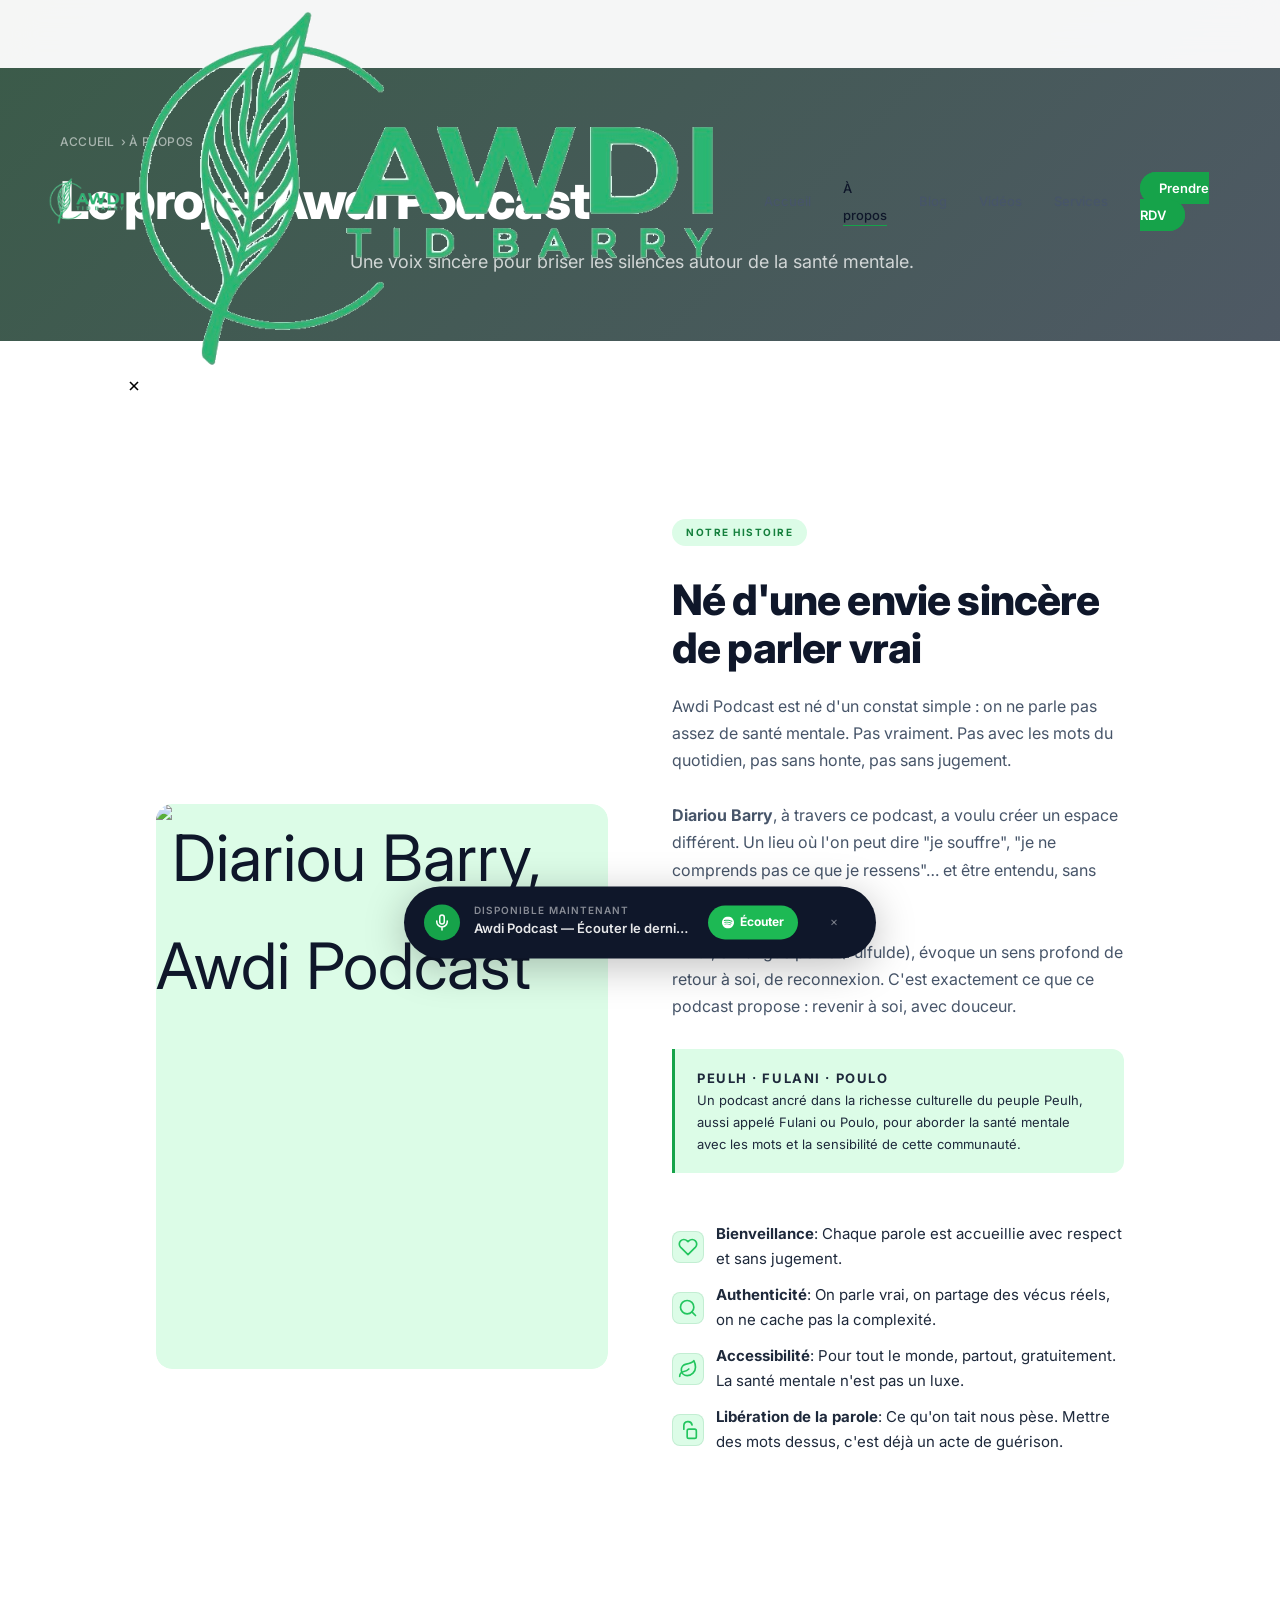
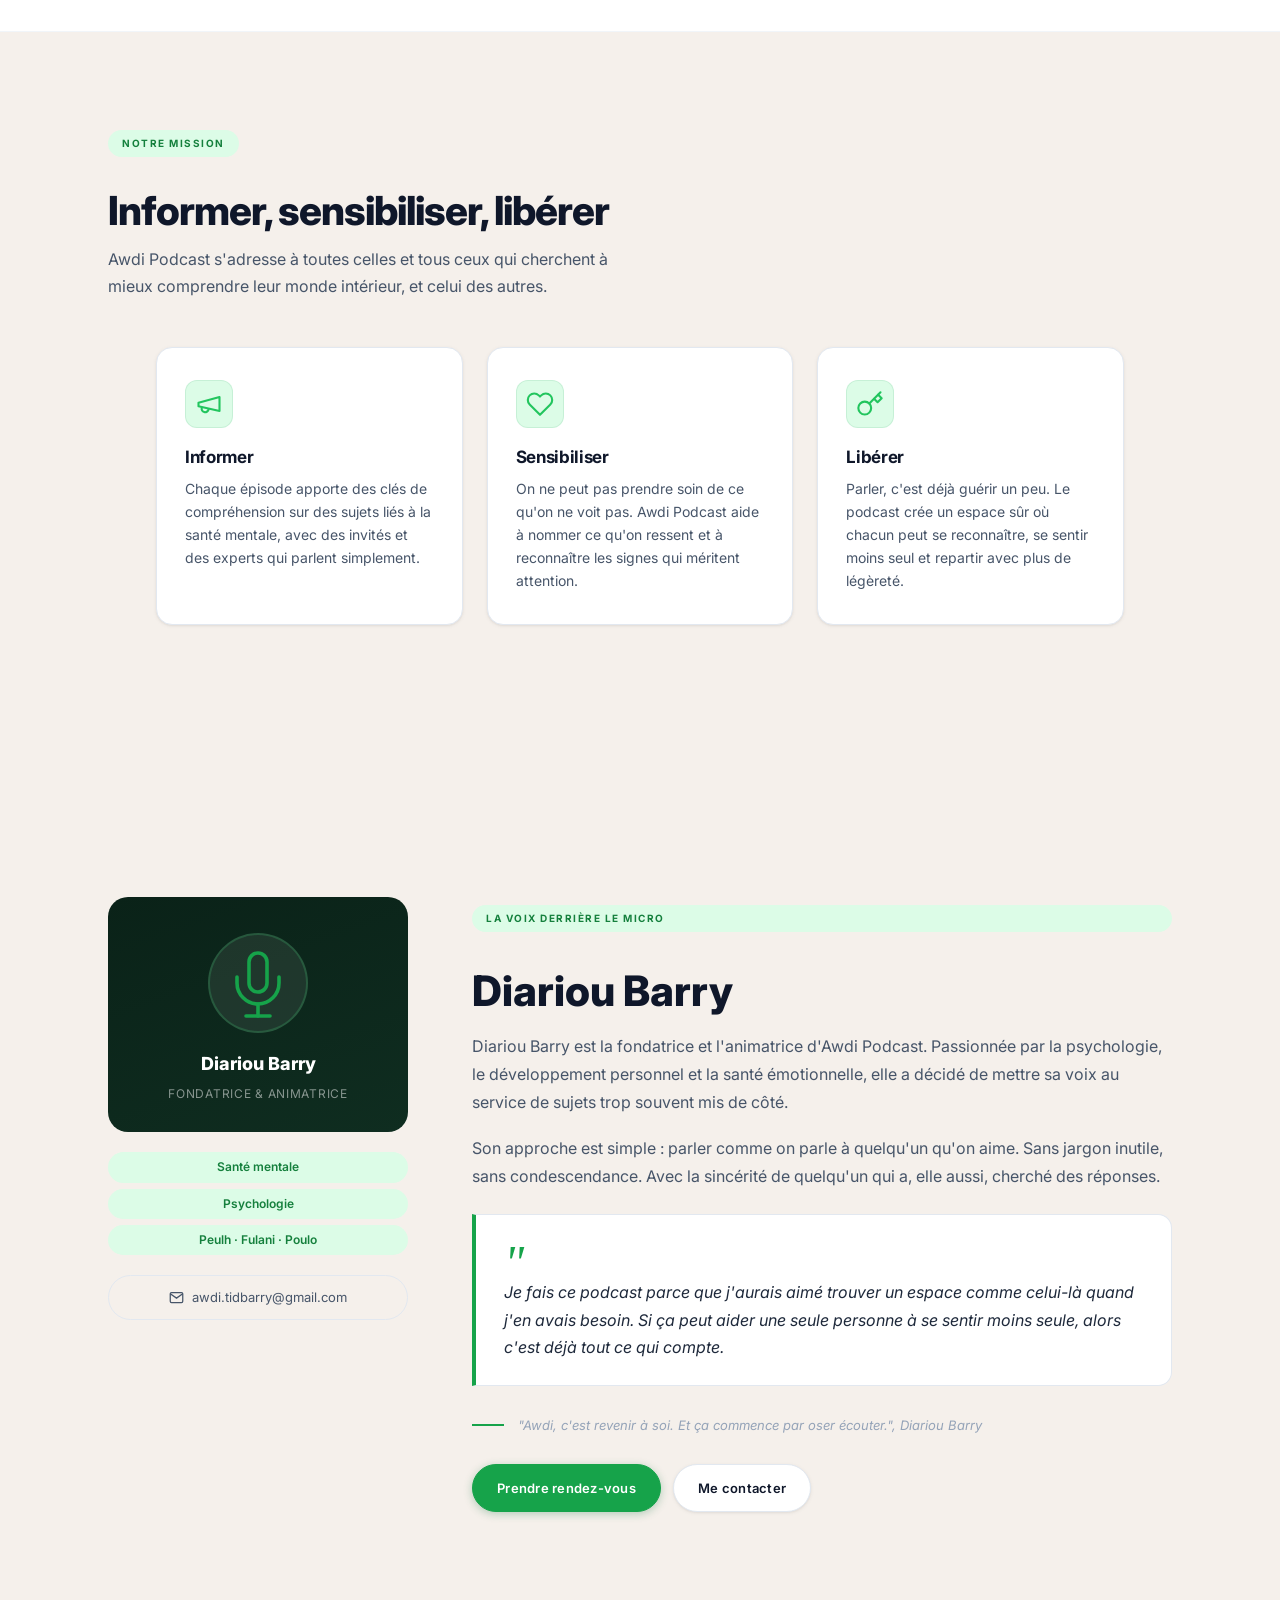
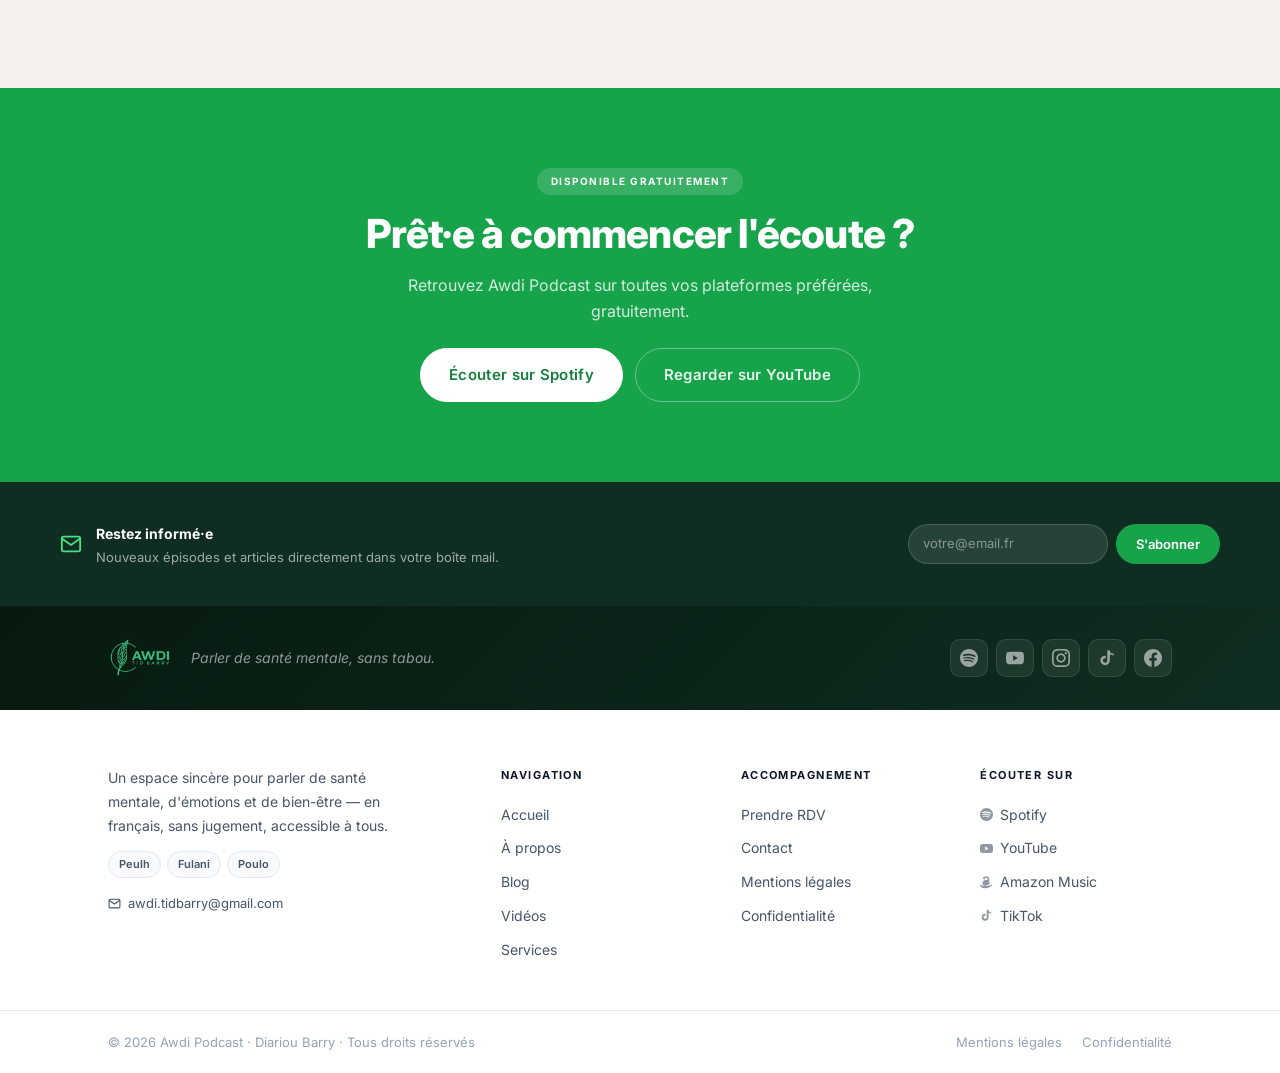
==== commit 3614f040: "Fix logo background in navbar and drawer - Drawer header: use logo-light (logo1.png) instead of logo" ====
--- a/a-propos.html
+++ b/a-propos.html
@@ -8,7 +8,7 @@
   <link rel="preconnect" href="https://fonts.googleapis.com" />
   <link rel="preconnect" href="https://fonts.gstatic.com" crossorigin />
   <link href="https://fonts.googleapis.com/css2?family=DM+Serif+Display:ital@0;1&family=Inter:wght@400;500;600;700&display=swap" rel="stylesheet" />
-  <link rel="stylesheet" href="css/style.css?v=48" />
+  <link rel="stylesheet" href="css/style.css?v=49" />
   <link rel="stylesheet" href="css/enhancements.css?v=28" />
     <link rel="dns-prefetch" href="https://images.unsplash.com" />
   <link rel="dns-prefetch" href="https://img.youtube.com" />
--- a/css/style.css
+++ b/css/style.css
@@ -330,8 +330,10 @@
   width: auto;
   object-fit: contain;
 }
-/* Only show the light-background logo in the navbar (dark-bg logo used in footer/drawer) */
-.nav-logo .logo-dark { display: none; }
+/* Only show the light-background logo in the navbar */
+.nav-logo .logo-dark { display: none !important; }
+/* Blend logo background into the navbar so no visible rectangle */
+.nav-logo .logo-light { mix-blend-mode: multiply; }
 
 .nav-links {
   display: flex;
@@ -2082,7 +2084,7 @@
   .nav-drawer-logo {
     height: 36px !important;
     width: auto !important;
-    mix-blend-mode: screen !important;
+    filter: brightness(0) invert(1) !important;
   }
   .nav-drawer-close {
     width: 36px !important; height: 36px !important;
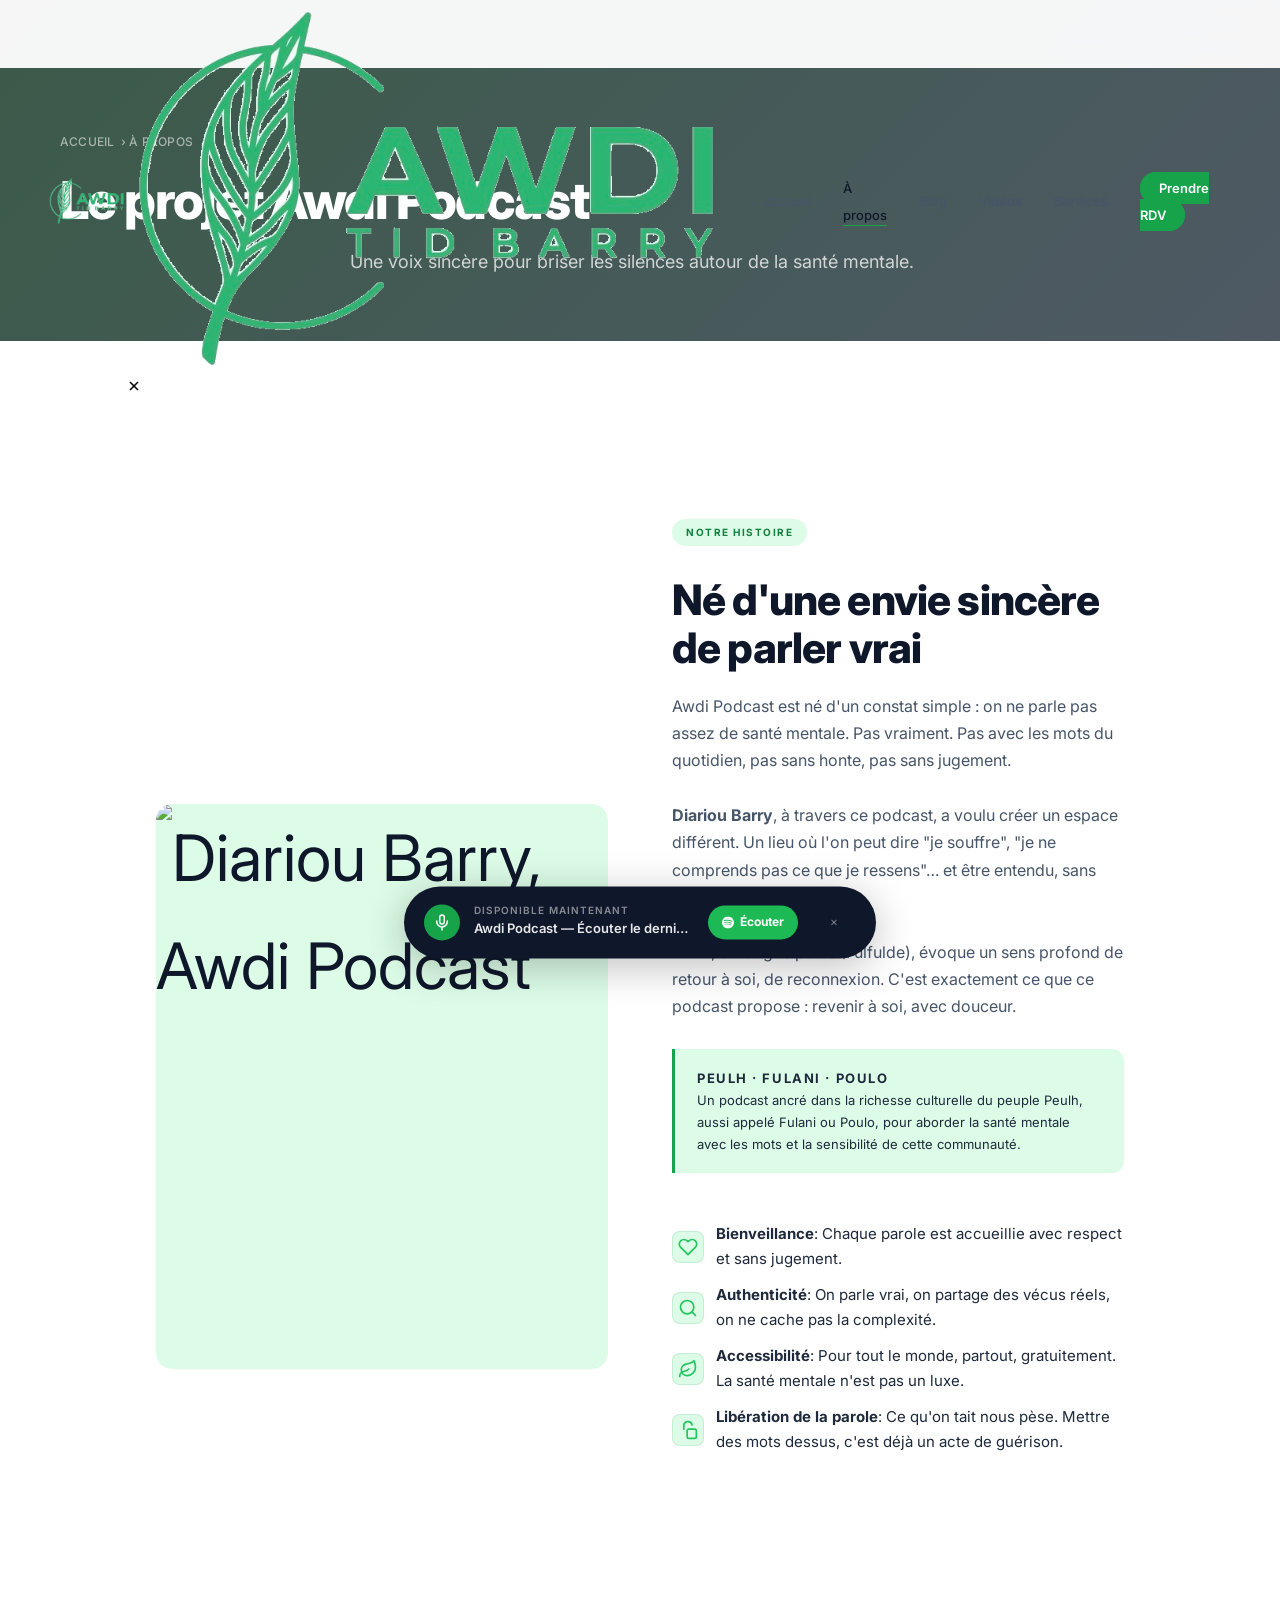
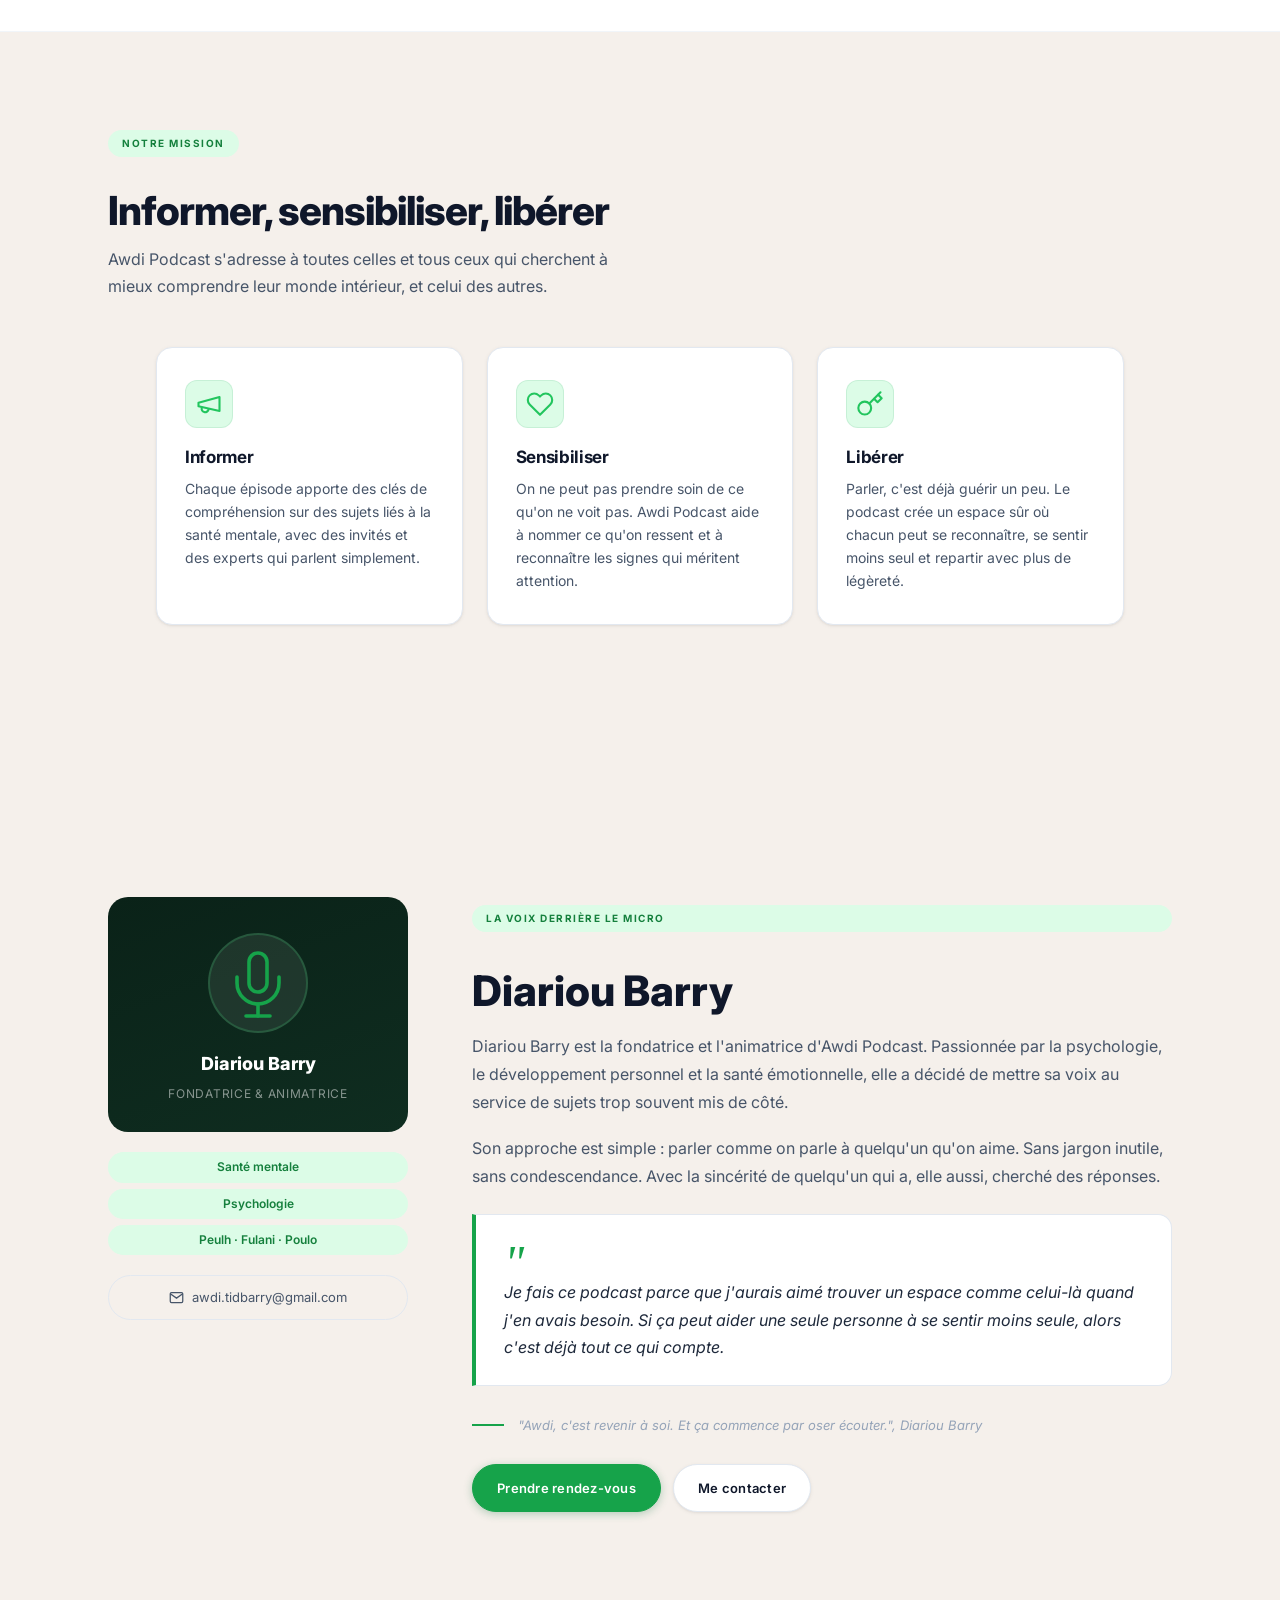
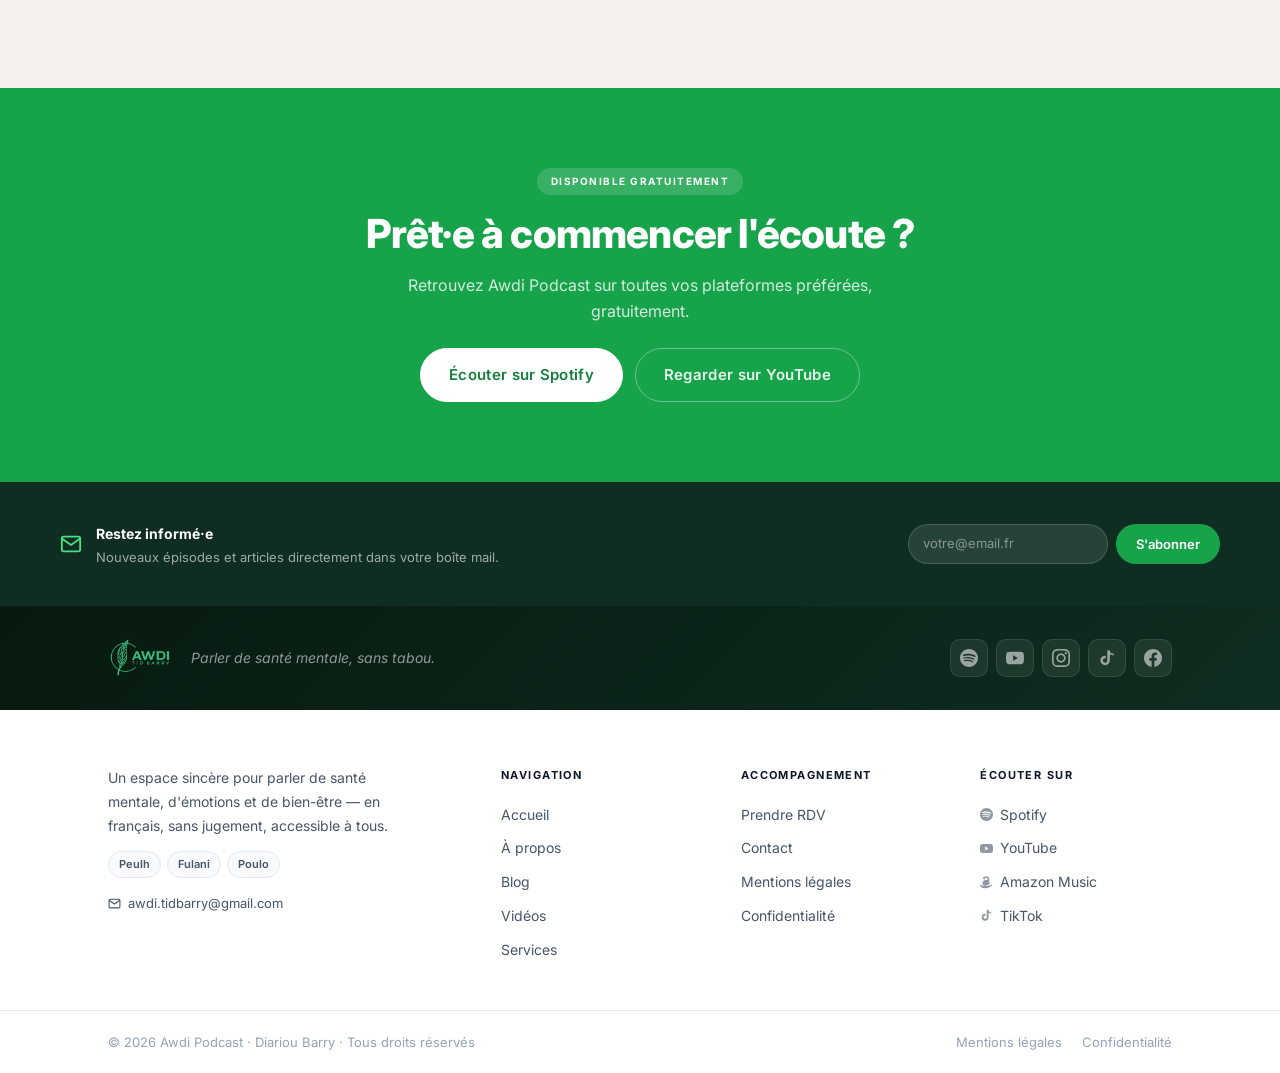
==== commit 61b5e82a: "Fix desktop regressions from mobile work - Remove global mix-blend-mode:multiply from nav logo (it w" ====
--- a/a-propos.html
+++ b/a-propos.html
@@ -8,7 +8,7 @@
   <link rel="preconnect" href="https://fonts.googleapis.com" />
   <link rel="preconnect" href="https://fonts.gstatic.com" crossorigin />
   <link href="https://fonts.googleapis.com/css2?family=DM+Serif+Display:ital@0;1&family=Inter:wght@400;500;600;700&display=swap" rel="stylesheet" />
-  <link rel="stylesheet" href="css/style.css?v=49" />
+  <link rel="stylesheet" href="css/style.css?v=54" />
   <link rel="stylesheet" href="css/enhancements.css?v=28" />
     <link rel="dns-prefetch" href="https://images.unsplash.com" />
   <link rel="dns-prefetch" href="https://img.youtube.com" />
--- a/css/style.css
+++ b/css/style.css
@@ -332,8 +332,6 @@
 }
 /* Only show the light-background logo in the navbar */
 .nav-logo .logo-dark { display: none !important; }
-/* Blend logo background into the navbar so no visible rectangle */
-.nav-logo .logo-light { mix-blend-mode: multiply; }
 
 .nav-links {
   display: flex;
@@ -1220,12 +1218,7 @@
   padding-top: 6px;
 }
 
-/* Responsive */
-@media (max-width: 800px) {
-  .host-layout { grid-template-columns: 1fr; gap: 36px; }
-  .host-visual-col { flex-direction: row; flex-wrap: wrap; align-items: flex-start; }
-  .host-photo-wrap { flex: 1; min-width: 200px; }
-}
+/* Responsive — handled in the inner-pages block below */
 
 /* ─────────────────────────────────────────────────────
    14. STATS
@@ -3687,8 +3680,9 @@
 }
 
 @media (max-width: 768px) {
-  .videos-layout { grid-template-columns: 1fr; }
+  .videos-layout { grid-template-columns: 1fr; padding: 0; }
   .playlist-sidebar { order: 2; }
+  .playlist-items { max-height: none; overflow-y: visible; }
 }
 
 /* ── EPISODE FILTERS ── */
@@ -5380,17 +5374,42 @@
   .services-grid { grid-template-columns: repeat(2, 1fr); }
   .contact-grid { grid-template-columns: 1fr; gap: 40px; }
   .rdv-steps { grid-template-columns: repeat(2, 1fr); }
-  .videos-layout { grid-template-columns: 1fr; }
+  /* Video layout: single col, remove inner padding (container already pads) */
+  .videos-layout { grid-template-columns: 1fr; padding: 0; }
   .playlist-sidebar { position: static; }
+  /* Playlist: remove max-height scroll — show all items when stacked */
+  .playlist-items { max-height: none; overflow-y: visible; }
   .info-boxes { grid-template-columns: repeat(2, 1fr); }
   .blog-grid-main { grid-template-columns: repeat(2, 1fr); }
   .featured-article { grid-template-columns: 1fr; }
 }
+/* Host section collapses at 800px (tablets), not 960px */
+@media (max-width: 800px) {
+  .host-layout { grid-template-columns: 1fr; gap: 28px; }
+  .host-visual-col { flex-direction: column; align-items: stretch; }
+  .host-photo-wrap { flex: none; }
+}
 @media (max-width: 640px) {
-  .features-grid { grid-template-columns: 1fr; }
+  /* A-propos: reduce padding on small screens */
+  .about-content { padding: 0; gap: 28px; }
+  .about-img-placeholder { aspect-ratio: 16 / 9; }
+  .about-heading { font-size: clamp(22px, 7vw, 30px); }
+  .about-callout { padding: 14px 16px; }
+  .values-list li { align-items: flex-start; font-size: 14px; }
+  /* Features */
+  .features-grid { grid-template-columns: 1fr; padding: 0; }
+  .feature-card { padding: 24px 20px; }
+  /* Host section */
+  .host-cta-row { flex-direction: column; }
+  .host-cta-row .btn { text-align: center; justify-content: center; width: 100%; }
+  .host-pull-quote { padding: 18px 20px; font-size: 15px; }
   .services-grid { grid-template-columns: 1fr; }
   .rdv-steps { grid-template-columns: 1fr; }
   .contact-name-row { grid-template-columns: 1fr; }
+  /* Playlist items: compact on small screens */
+  .video-playlist-item { padding: 12px; gap: 10px; }
+  .video-thumb { width: 88px; height: 50px; }
+  .video-main-embed { border-radius: 10px; }
   .subject-grid { grid-template-columns: 1fr; }
   .info-boxes { grid-template-columns: 1fr; }
   .blog-grid-main { grid-template-columns: 1fr; }
@@ -5692,76 +5711,82 @@
   .ft-main-inner { grid-template-columns: 1fr 1fr; gap: 36px; }
 }
 @media (max-width: 600px) {
-  /* ── Top band: centered identity ── */
-  .ft-top { padding: 32px 0 28px; }
+  /* ── Top band ── */
+  .ft-top { padding: 36px 0 32px; }
   .ft-top-inner {
     flex-direction: column;
     align-items: center;
     text-align: center;
-    gap: 20px;
-    padding: 0 20px;
+    gap: 24px;
+    padding: 0 24px;
   }
-  .ft-brand {
-    flex-direction: column;
-    align-items: center;
-    gap: 10px;
+  .ft-brand { flex-direction: column; align-items: center; gap: 10px; }
+  .ft-logo img { height: 48px; }
+  .ft-tagline { font-size: 13.5px; }
+  .ft-socials { gap: 10px; justify-content: center; }
+  .ft-social {
+    width: 46px;
+    height: 46px;
+    border-radius: 12px;
+    color: rgba(255,255,255,0.75);
+    background: rgba(255,255,255,0.09);
+    border-color: rgba(255,255,255,0.13);
   }
-  .ft-logo img { height: 44px; }
-  .ft-tagline { font-size: 13px; }
-  .ft-socials {
-    gap: 10px;
-    justify-content: center;
+
+  /* ── Main section: single column, clean dividers ── */
+  .ft-main { padding: 0; border-bottom: none; }
+  .ft-main-inner {
+    grid-template-columns: 1fr;
+    gap: 0;
+    padding: 0;
   }
-  .ft-social {
-    width: 44px;
-    height: 44px;
-    border-radius: 12px;
-    color: rgba(255,255,255,0.7);
+
+  /* Brand block */
+  .ft-col-brand {
+    grid-column: 1;
+    align-items: flex-start;
+    text-align: left;
+    padding: 32px 24px;
+    border-bottom: 1px solid var(--border);
+    gap: 14px;
   }
-
-  /* ── Main section: brand full-width, nav in 2-col ── */
-  .ft-main { padding: 36px 0 28px; }
-  .ft-main-inner {
-    grid-template-columns: 1fr 1fr;
-    gap: 0;
-    padding: 0 20px;
+  .ft-desc { max-width: 100%; font-size: 14px; line-height: 1.65; }
+  .ft-badges { justify-content: flex-start; }
+  .ft-email { font-size: 14px; }
+
+  /* Nav columns: each gets its own row with divider */
+  .ft-col {
+    padding: 24px 24px;
+    border-bottom: 1px solid var(--border);
   }
-  .ft-col-brand {
-    grid-column: 1 / -1;
-    align-items: center;
-    text-align: center;
-    padding-bottom: 28px;
-    margin-bottom: 28px;
+  .ft-col:last-child { border-bottom: none; }
+  .ft-col h5 {
+    font-size: 10px;
+    letter-spacing: 0.14em;
+    margin-bottom: 14px;
+  }
+  .ft-col ul { gap: 0; }
+  .ft-col ul li a {
+    font-size: 15px;
+    padding: 9px 0;
     border-bottom: 1px solid var(--border);
-    gap: 12px;
+    width: 100%;
   }
-  .ft-desc {
-    max-width: 100%;
-    font-size: 13.5px;
-  }
-  .ft-badges { justify-content: center; }
-  .ft-email { justify-content: center; }
-  .ft-col {
-    padding: 0 8px 0 0;
-  }
-  .ft-col:last-child { padding: 0; }
-  .ft-col h5 { margin-bottom: 12px; }
-  .ft-col ul { gap: 8px; }
-  .ft-col ul li a { font-size: 13px; }
-
-  /* ── Bottom bar: centered ── */
-  .ft-bottom { padding: 18px 0; }
+  .ft-col ul li:last-child a { border-bottom: none; padding-bottom: 0; }
+
+  /* ── Bottom bar ── */
+  .ft-bottom { padding: 20px 0; }
   .ft-bottom-inner {
     flex-direction: column;
     align-items: center;
     text-align: center;
-    gap: 8px;
-    padding: 0 20px;
+    gap: 10px;
+    padding: 0 24px;
   }
   .ft-legal-links {
     flex-wrap: wrap;
     justify-content: center;
-    gap: 14px;
+    gap: 16px 24px;
   }
 }
 
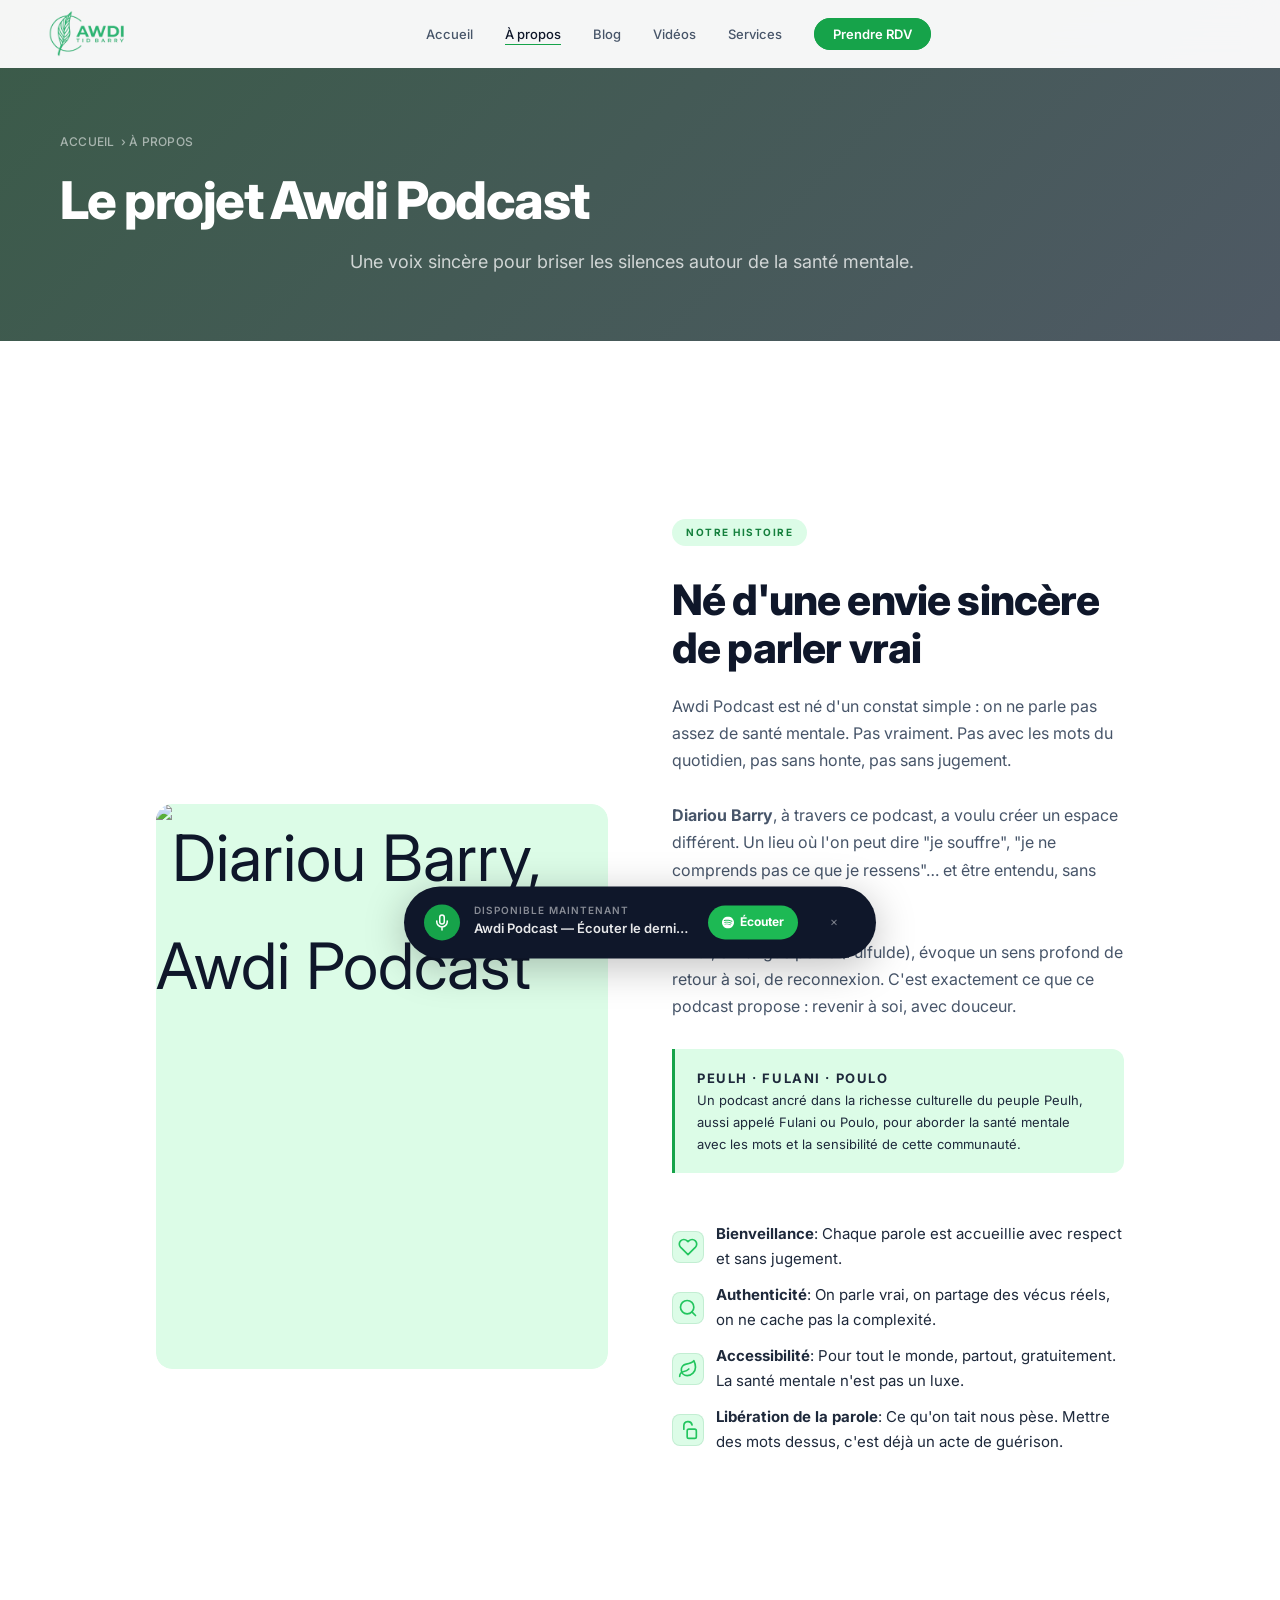
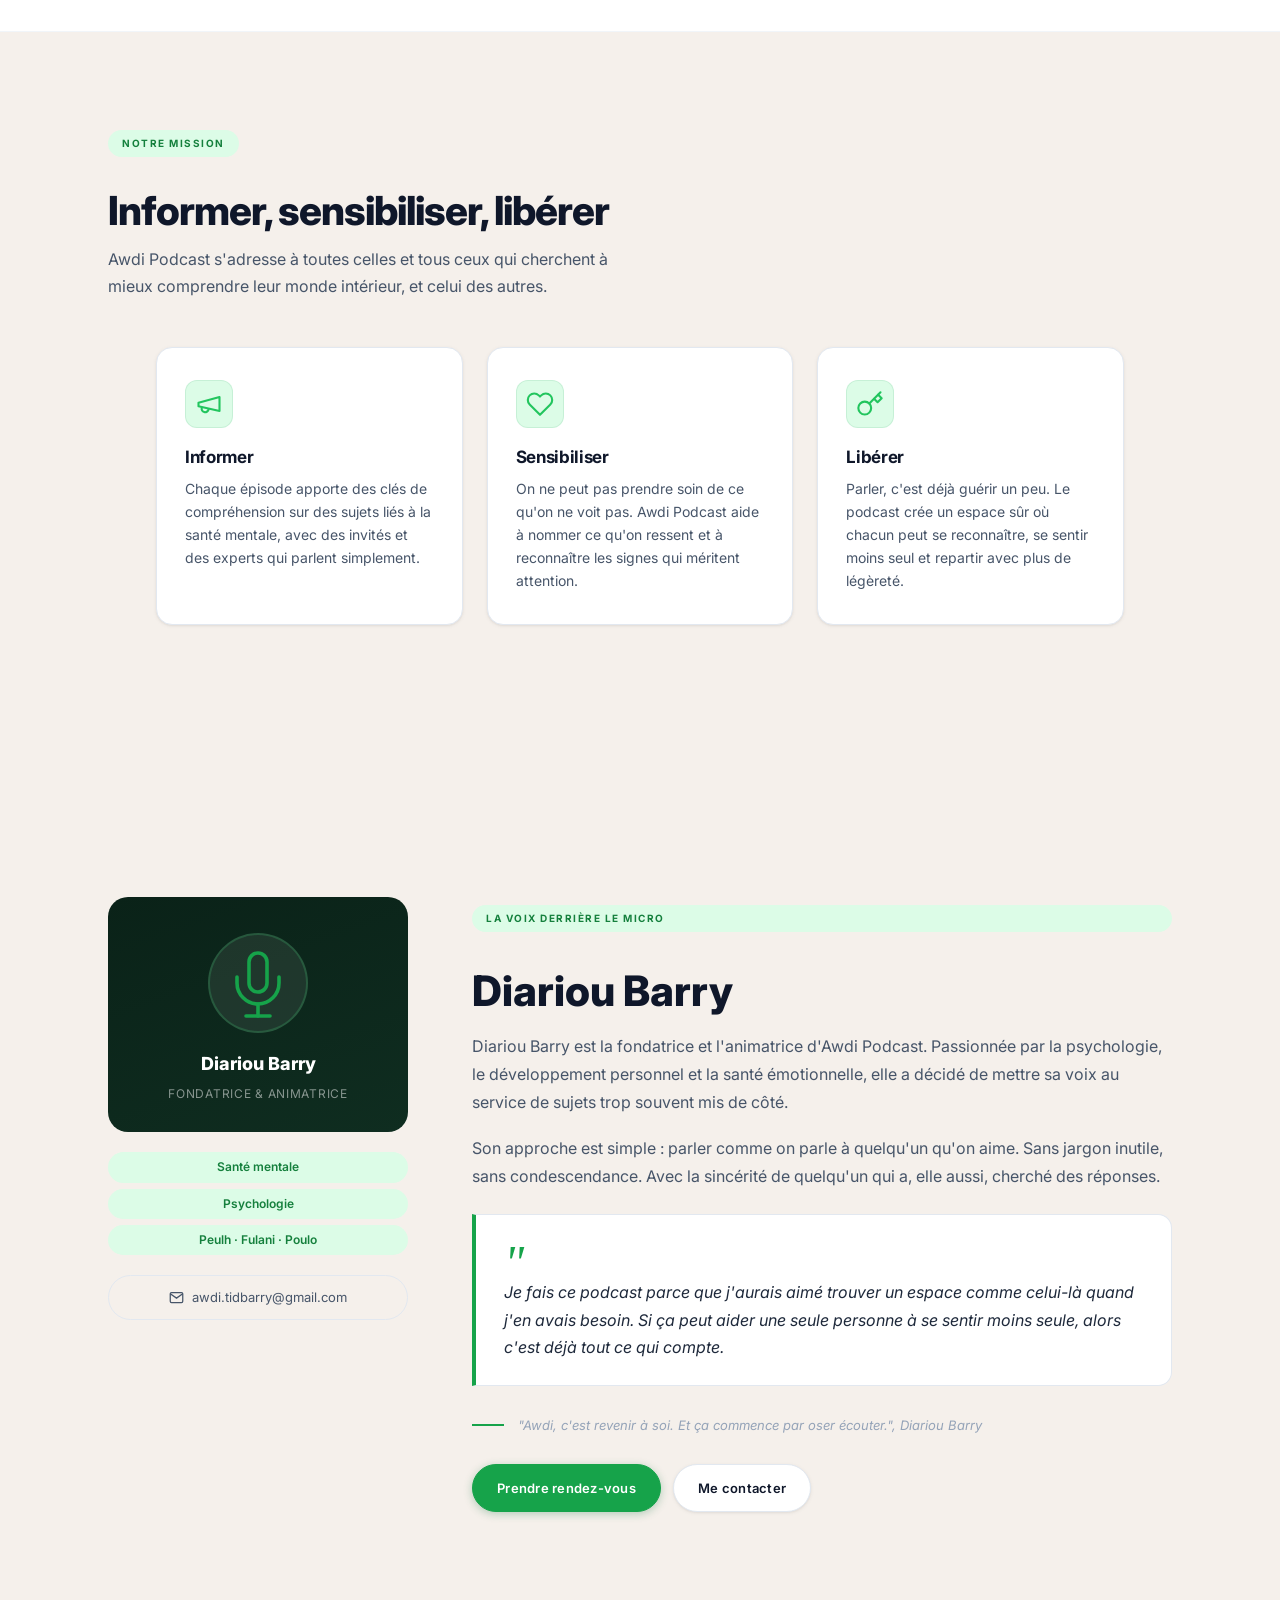
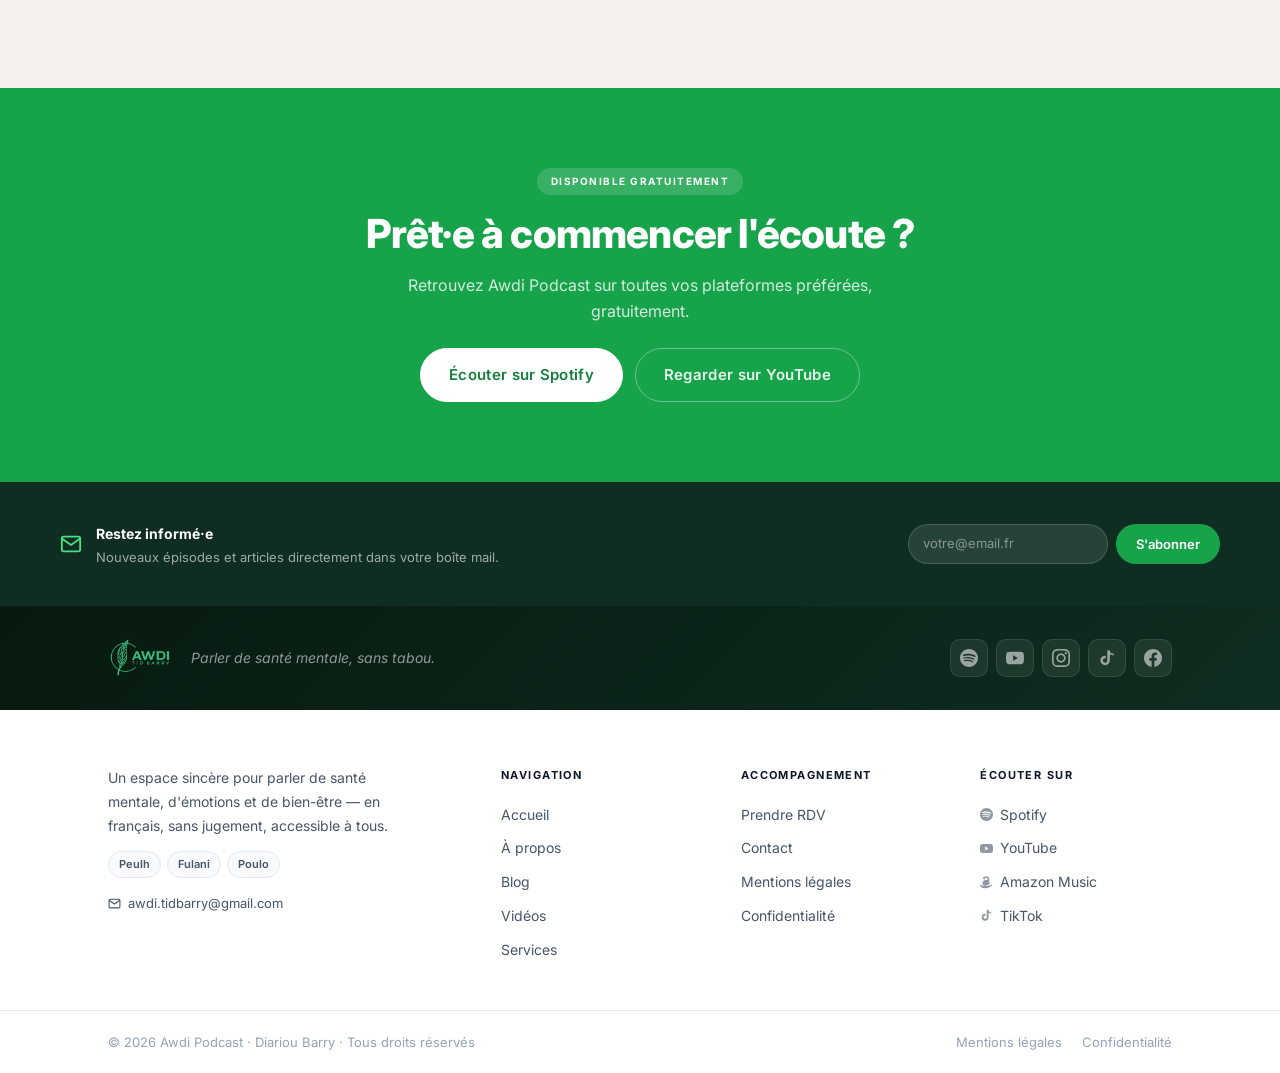
==== commit db0f5c0a: "Fix desktop navbar invisible: hide drawer header on desktop The JS was injecting .nav-drawer-header " ====
--- a/a-propos.html
+++ b/a-propos.html
@@ -8,7 +8,7 @@
   <link rel="preconnect" href="https://fonts.googleapis.com" />
   <link rel="preconnect" href="https://fonts.gstatic.com" crossorigin />
   <link href="https://fonts.googleapis.com/css2?family=DM+Serif+Display:ital@0;1&family=Inter:wght@400;500;600;700&display=swap" rel="stylesheet" />
-  <link rel="stylesheet" href="css/style.css?v=54" />
+  <link rel="stylesheet" href="css/style.css?v=57" />
   <link rel="stylesheet" href="css/enhancements.css?v=28" />
     <link rel="dns-prefetch" href="https://images.unsplash.com" />
   <link rel="dns-prefetch" href="https://img.youtube.com" />
--- a/css/style.css
+++ b/css/style.css
@@ -1958,9 +1958,7 @@
 }
 @keyframes ripple { to { transform: scale(4); opacity: 0; } }
 
-/* Page transitions */
-body { transition: opacity 0.28s ease; }
-body.page-exiting { opacity: 0; pointer-events: none; }
+/* Page transitions removed — were causing header visibility issues */
 
 /* ─────────────────────────────────────────────────────
    23. MOBILE RESPONSIVE
@@ -2145,19 +2143,22 @@
   * { -webkit-text-fill-color: unset; }
 }
 
+/* Drawer header only visible inside the mobile nav drawer */
+.nav-drawer-header { display: none; }
+
 /* Nav overlay */
 .nav-overlay {
+  display: none;
   position: fixed;
   inset: 0;
   background: rgba(0,0,0,0.55);
   z-index: 997;
-  opacity: 0;
-  pointer-events: none;
-  transition: opacity 0.3s ease;
   -webkit-backdrop-filter: blur(3px);
   backdrop-filter: blur(3px);
 }
-.nav-overlay.show { opacity: 1; pointer-events: auto; }
+.nav-overlay.show {
+  display: block;
+}
 
 /* ─────────────────────────────────────────────────────
    24. VARIABLE ALIASES + MISSING COMPONENTS
